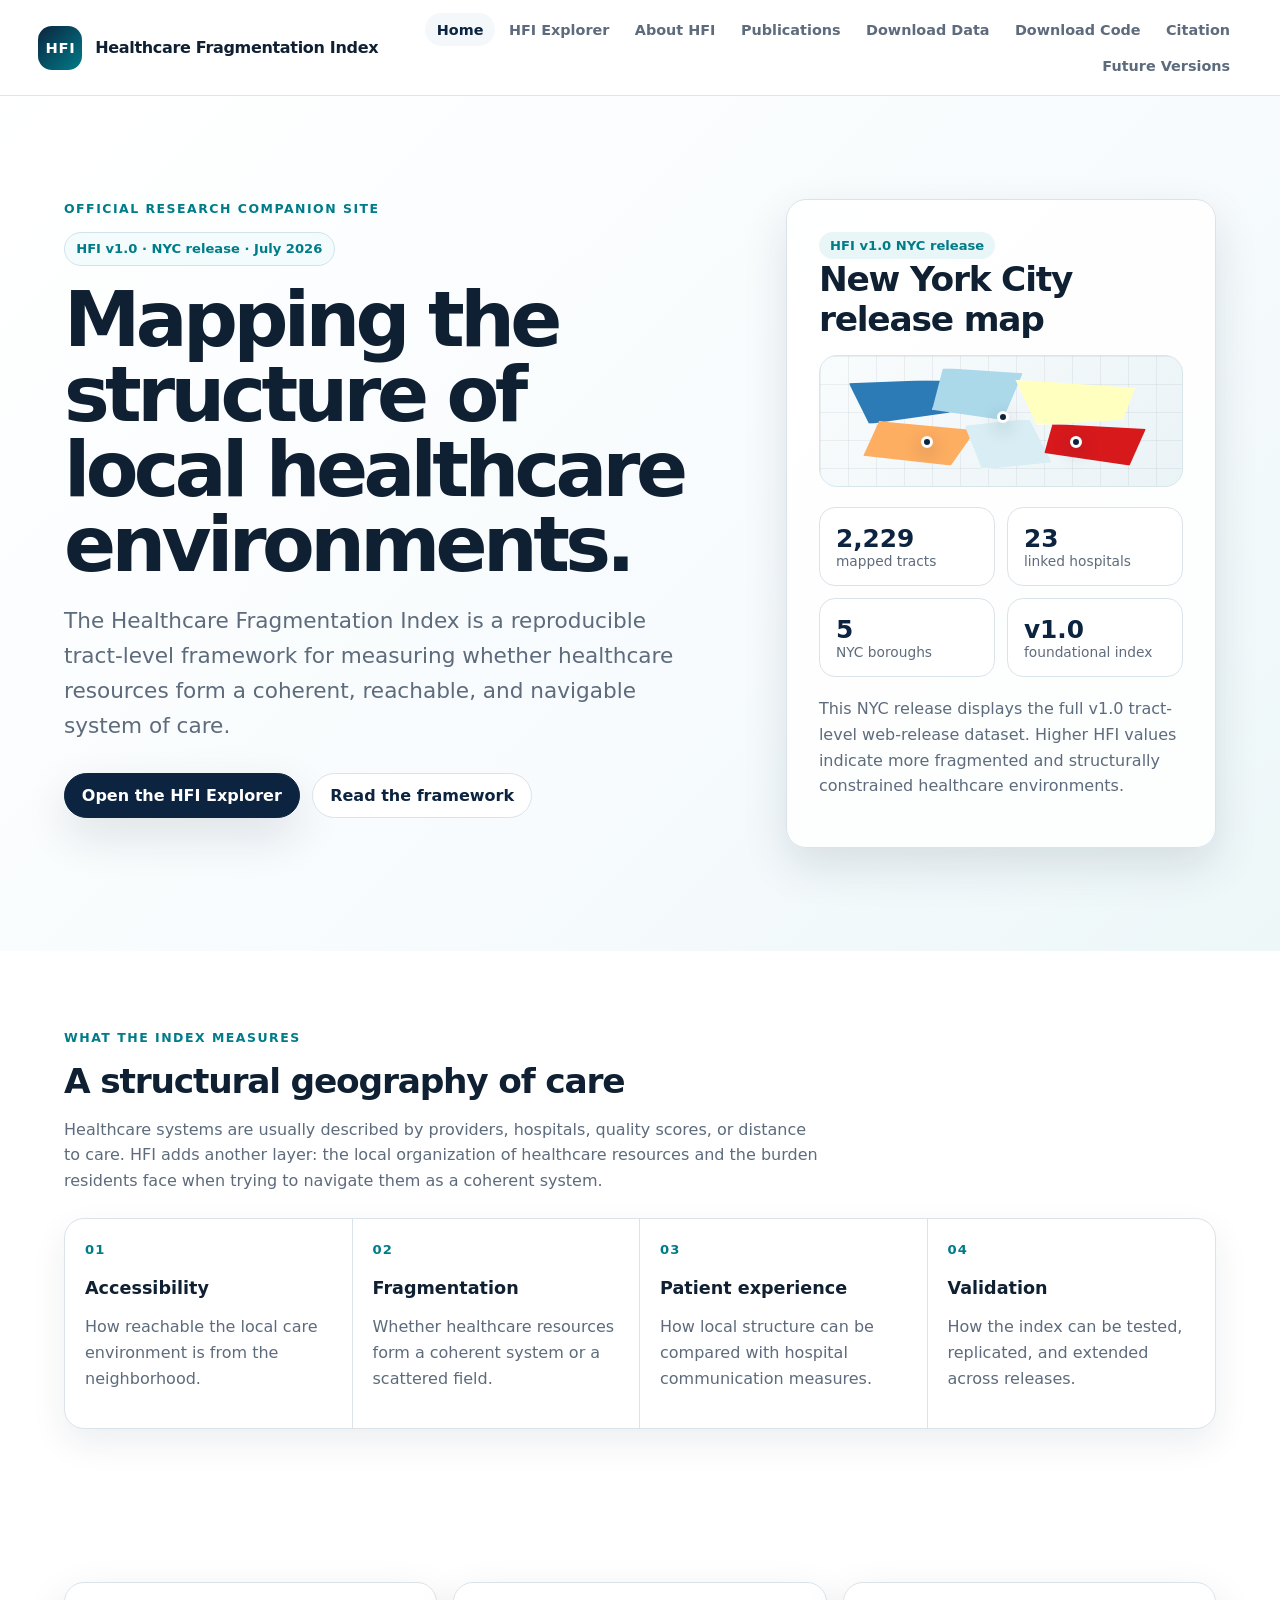
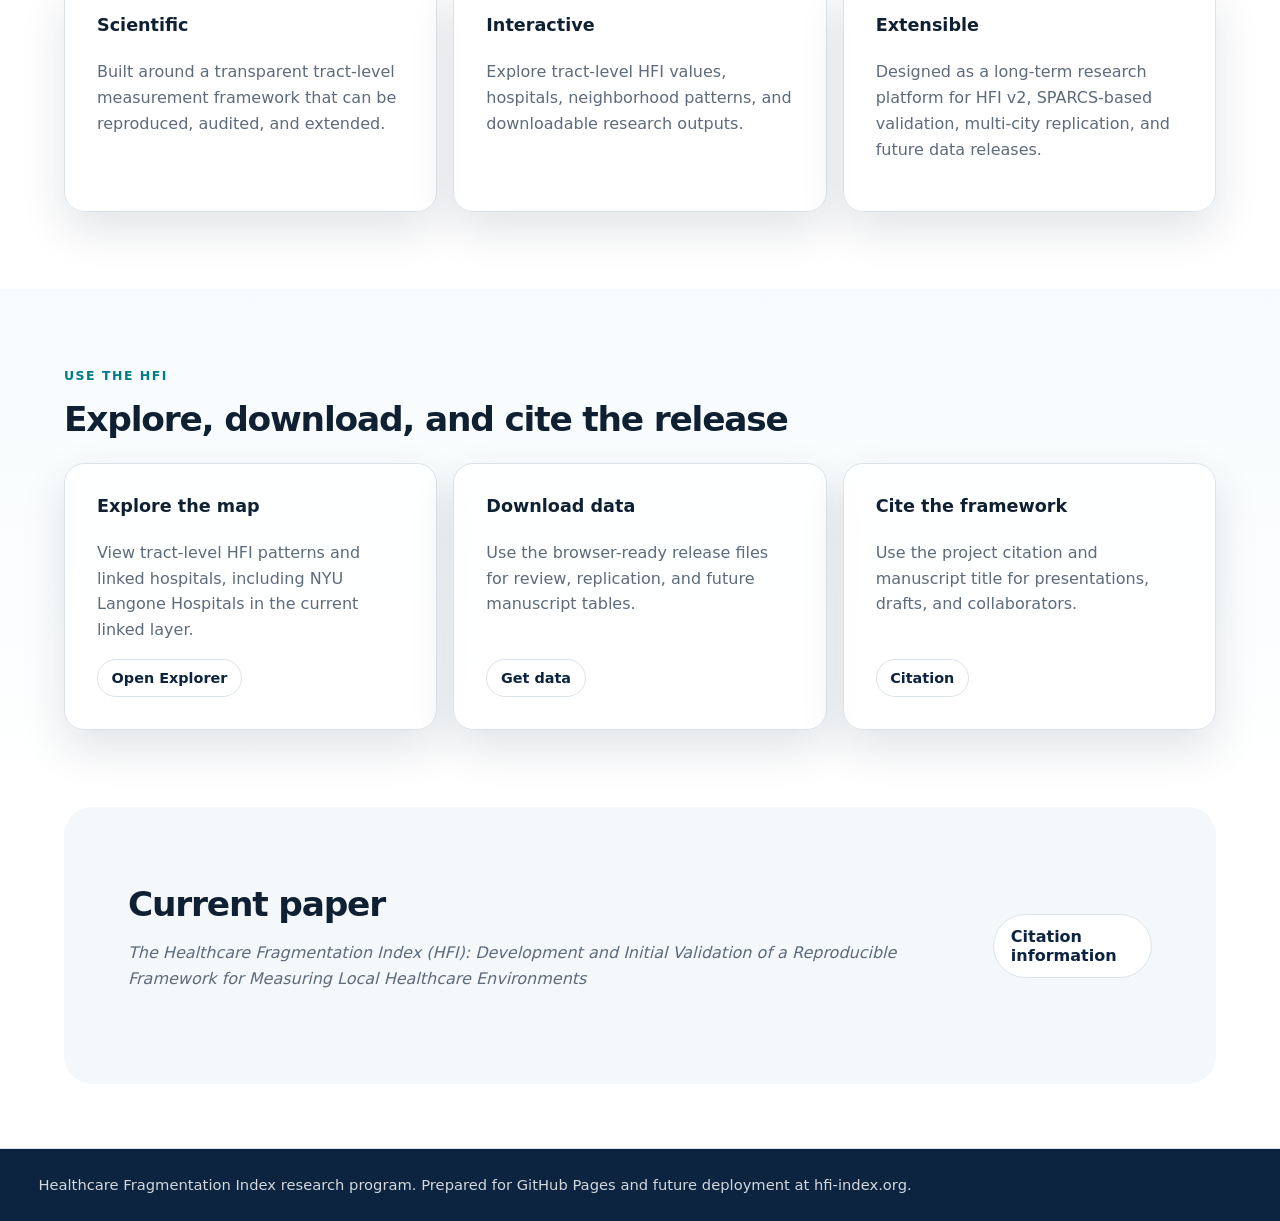
==== index.html @ bf59344b "Add files via upload" ====
<!doctype html>
<html lang="en">
<head>
  <meta charset="utf-8" />
  <meta name="viewport" content="width=device-width, initial-scale=1" />
  <title>Healthcare Fragmentation Index | HFI Explorer</title>
  <meta name="description" content="The Healthcare Fragmentation Index is a reproducible tract-level framework for measuring the structural organization and navigability of local healthcare environments." />
  <link rel="preconnect" href="https://unpkg.com" />
  <style>
:root {
  --ink: #102033;
  --muted: #5d6b7c;
  --line: #dbe3ea;
  --soft: #f4f8fb;
  --paper: #ffffff;
  --navy: #0c2440;
  --blue: #1e5b8f;
  --teal: #007c89;
  --amber: #b86e00;
  --red: #8f2d2d;
  --shadow: 0 18px 45px rgba(13, 35, 58, .12);
  --radius: 20px;
  font-family: Inter, ui-sans-serif, system-ui, -apple-system, BlinkMacSystemFont, "Segoe UI", sans-serif;
}
* { box-sizing: border-box; }
html { scroll-behavior: smooth; }
body { margin: 0; color: var(--ink); background: var(--paper); }
a { color: inherit; }
.site-header {
  position: sticky; top: 0; z-index: 1000; display: flex; align-items: center; justify-content: space-between; gap: 1rem;
  min-height: 72px; padding: .8rem clamp(1rem, 3vw, 2.4rem); border-bottom: 1px solid rgba(219,227,234,.9);
  background: rgba(255,255,255,.92); backdrop-filter: blur(16px);
}
.brand { display: flex; align-items: center; gap: .8rem; text-decoration: none; font-weight: 750; letter-spacing: -.02em; }
.brand-mark { display: grid; place-items: center; width: 44px; height: 44px; border-radius: 14px; background: linear-gradient(135deg, var(--navy), var(--teal)); color: #fff; font-size: .92rem; letter-spacing: .04em; }
.brand-text { font-size: 1rem; white-space: nowrap; }
.site-nav { display: flex; align-items: center; gap: .15rem; flex-wrap: wrap; justify-content: flex-end; }
.site-nav a { text-decoration: none; color: var(--muted); padding: .55rem .72rem; border-radius: 999px; font-size: .9rem; font-weight: 650; }
.site-nav a:hover, .site-nav a.active { background: var(--soft); color: var(--navy); }
.nav-toggle { display: none; border: 1px solid var(--line); background: #fff; padding: .55rem .8rem; border-radius: 999px; font-weight: 700; }
.hero { display: grid; grid-template-columns: minmax(0, 1.2fr) minmax(320px, .8fr); gap: clamp(2rem, 6vw, 5rem); padding: clamp(4rem, 8vw, 7rem) clamp(1rem, 5vw, 5rem); background: linear-gradient(135deg, #fff 0%, #f7fbfd 58%, #edf7f8 100%); }
.eyebrow { color: var(--teal); text-transform: uppercase; letter-spacing: .12em; font-size: .78rem; font-weight: 800; margin: 0 0 .8rem; }
.release-badge { display: inline-flex; align-items: center; min-height: 34px; border: 1px solid #cfe5eb; border-radius: 999px; background: #f3fbfc; color: var(--teal); padding: .38rem .7rem; font-size: .82rem; font-weight: 850; margin-bottom: 1rem; }
h1 { font-size: clamp(2.3rem, 6vw, 5rem); line-height: .98; letter-spacing: -.06em; margin: 0 0 1.2rem; }
h2 { font-size: clamp(1.45rem, 3vw, 2.15rem); letter-spacing: -.035em; margin: 0 0 .8rem; }
h3 { margin: 0 0 .5rem; font-size: 1.1rem; }
p { color: var(--muted); line-height: 1.62; }
.lead { font-size: clamp(1.08rem, 2vw, 1.35rem); max-width: 760px; }
.hero-actions { display: flex; gap: .8rem; flex-wrap: wrap; margin-top: 1.8rem; }
.button { display: inline-flex; align-items: center; justify-content: center; min-height: 44px; border-radius: 999px; padding: .75rem 1.05rem; text-decoration: none; border: 1px solid var(--line); font-weight: 750; cursor: pointer; }
.button.primary { background: var(--navy); color: #fff; border-color: var(--navy); box-shadow: var(--shadow); }
.button.secondary, .button.small { background: #fff; color: var(--navy); }
.button.small { min-height: 38px; padding: .55rem .85rem; font-size: .9rem; }
.hero-card, .cards-3 article, .muted-box, .citation-box { background: rgba(255,255,255,.88); border: 1px solid var(--line); border-radius: var(--radius); box-shadow: var(--shadow); padding: clamp(1.2rem, 3vw, 2rem); }
.card-kicker { display: inline-flex; background: #e9f6f7; color: var(--teal); border-radius: 999px; padding: .4rem .7rem; font-weight: 800; font-size: .82rem; }
.mini-map-preview { position: relative; min-height: 132px; margin: 1rem 0 1.15rem; border: 1px solid #d8e6ec; border-radius: 18px; overflow: hidden; background: linear-gradient(135deg, #f9fcfd, #eaf3f6); }
.mini-map-preview::before { content: ""; position: absolute; inset: 0; background-image: linear-gradient(rgba(16,32,51,.06) 1px, transparent 1px), linear-gradient(90deg, rgba(16,32,51,.06) 1px, transparent 1px); background-size: 28px 28px; }
.mini-tract { position: absolute; display: block; border: 1px solid rgba(255,255,255,.68); box-shadow: 0 8px 20px rgba(16,32,51,.08); }
.mini-tract.t1 { left: 8%; top: 18%; width: 28%; height: 34%; background: #2c7bb6; clip-path: polygon(0 8%, 90% 0, 100% 74%, 20% 100%); }
.mini-tract.t2 { left: 31%; top: 9%; width: 25%; height: 40%; background: #abd9e9; clip-path: polygon(12% 0, 100% 10%, 78% 100%, 0 80%); }
.mini-tract.t3 { left: 54%; top: 18%; width: 33%; height: 35%; background: #ffffbf; clip-path: polygon(0 0, 100% 18%, 90% 88%, 18% 100%); }
.mini-tract.t4 { left: 12%; top: 50%; width: 31%; height: 34%; background: #fdae61; clip-path: polygon(14% 0, 100% 20%, 78% 100%, 0 78%); }
.mini-tract.t5 { left: 40%; top: 48%; width: 24%; height: 39%; background: #d8eef4; clip-path: polygon(0 14%, 74% 0, 100% 86%, 20% 100%); }
.mini-tract.t6 { left: 62%; top: 52%; width: 28%; height: 32%; background: #d7191c; clip-path: polygon(8% 0, 100% 12%, 84% 100%, 0 70%); }
.mini-hospital { position: absolute; width: 12px; height: 12px; border-radius: 50%; background: var(--navy); border: 3px solid #fff; box-shadow: 0 6px 18px rgba(16,32,51,.28); }
.mini-hospital.h1 { left: 49%; top: 42%; }
.mini-hospital.h2 { left: 69%; top: 61%; }
.mini-hospital.h3 { left: 28%; top: 61%; }
.stat-grid { display: grid; grid-template-columns: repeat(2, 1fr); gap: .75rem; margin: 1.2rem 0; }
.stat-grid div, .metric-cards div { border: 1px solid var(--line); border-radius: 16px; padding: 1rem; background: #fff; }
.stat-grid strong, .metric-cards strong { display: block; font-size: 1.55rem; color: var(--navy); }
.stat-grid span, .metric-cards span { display: block; color: var(--muted); font-size: .86rem; }
.section { padding: clamp(2.5rem, 6vw, 5rem) clamp(1rem, 5vw, 5rem); }
.section-heading { max-width: 760px; margin-bottom: 1.5rem; }
.split { display: grid; grid-template-columns: minmax(0, .9fr) minmax(320px, 1.1fr); gap: 2rem; align-items: center; }
.concept-flow { display: grid; grid-template-columns: 1fr auto 1fr auto 1fr auto 1fr; gap: .6rem; align-items: center; }
.concept-flow div { min-height: 90px; display: grid; place-items: center; text-align: center; padding: 1rem; border-radius: 18px; color: #fff; font-weight: 800; background: linear-gradient(135deg, var(--navy), var(--blue)); }
.concept-flow span { color: var(--teal); font-weight: 900; }
.measure-section { background: #fff; }
.measure-strip { display: grid; grid-template-columns: repeat(4, 1fr); border: 1px solid var(--line); border-radius: 20px; overflow: hidden; background: #fff; box-shadow: 0 14px 35px rgba(13,35,58,.08); }
.measure-strip article { min-height: 190px; padding: 1.25rem; border-right: 1px solid var(--line); }
.measure-strip article:last-child { border-right: 0; }
.measure-strip span { display: inline-flex; margin-bottom: 1.3rem; color: var(--teal); font-weight: 900; letter-spacing: .08em; font-size: .82rem; }
.cards-3 { display: grid; grid-template-columns: repeat(3, 1fr); gap: 1rem; }
.cards-3 article { display: flex; flex-direction: column; align-items: flex-start; }
.cards-3 article .button { margin-top: auto; }
.use-hfi { background: linear-gradient(180deg, #f7fbfd 0%, #fff 100%); }
.callout { display: flex; justify-content: space-between; gap: 2rem; align-items: center; background: var(--soft); margin: 0 clamp(1rem, 5vw, 5rem) clamp(2rem, 5vw, 4rem); border-radius: 28px; }
.content-page { max-width: 1120px; margin: 0 auto; padding: clamp(3rem, 6vw, 5rem) clamp(1rem, 4vw, 2rem); }
.content-page h1 { font-size: clamp(2.3rem, 5vw, 4rem); }
.narrow { max-width: 820px; padding-left: 0; padding-right: 0; }
.clean-list { color: var(--muted); line-height: 1.8; }
.pub-status { color: var(--teal); font-weight: 800; text-transform: uppercase; letter-spacing: .1em; font-size: .78rem; }
pre { background: #0c1726; color: #f7fbfd; border-radius: 18px; padding: 1.2rem; overflow: auto; }
code { font-family: ui-monospace, SFMono-Regular, Menlo, Consolas, monospace; }
.citation-box { margin-bottom: 1rem; color: var(--ink); line-height: 1.7; }
.timeline { display: grid; gap: 1rem; margin-top: 2rem; }
.timeline article { border-left: 4px solid var(--teal); padding: 1.2rem 1.4rem; background: var(--soft); border-radius: 0 18px 18px 0; }
.timeline span { color: var(--teal); font-weight: 900; letter-spacing: .08em; }
.site-footer { border-top: 1px solid var(--line); padding: 1.5rem clamp(1rem, 4vw, 2.4rem); background: var(--navy); }
.site-footer p { color: rgba(255,255,255,.82); margin: 0; font-size: .92rem; }
.explorer-body { height: 100vh; height: 100dvh; overflow: hidden; }
.explorer-header { position: relative; z-index: 1200; }
.explorer-shell { position: fixed; top: var(--hfi-header-height, 72px); left: 0; right: 0; bottom: 0; display: grid; grid-template-columns: 380px minmax(0, 1fr); min-height: 0; background: #e8eef3; }
.explorer-panel { overflow: auto; border-right: 1px solid var(--line); background: linear-gradient(180deg, #fff 0%, #f8fbfd 100%); padding: 1.2rem; z-index: 500; min-height: 0; box-shadow: 8px 0 28px rgba(13, 35, 58, .06); }
.explorer-panel h1 { font-size: 2.1rem; }
.panel-section { border-bottom: 1px solid var(--line); padding: 1rem 0; }
.panel-section:first-child { padding-top: 0; }
.panel-section label { display: block; font-weight: 750; margin-bottom: .45rem; }
input[type="search"], select { width: 100%; border: 1px solid var(--line); border-radius: 14px; min-height: 44px; padding: .75rem; font: inherit; color: var(--ink); background: #fff; }
.two-col-controls { display: grid; grid-template-columns: 1fr 1fr; gap: .6rem; }
.two-col-controls label { border: 1px solid var(--line); padding: .75rem; border-radius: 14px; display: flex; align-items: center; gap: .5rem; }
.metric-cards { display: grid; grid-template-columns: 1fr; gap: .6rem; }
.data-status { border-radius: 16px; padding: .85rem; background: #fff8e9; color: #7a4a00; border: 1px solid #f2d9a5; font-weight: 700; }
.data-status.ready { background: #edf8f3; color: #0d6949; border-color: #bfe6d5; }
.data-status.error { background: #fff0f0; color: #8f2d2d; border-color: #f0c1c1; }
.map-wrap { min-width: 0; min-height: 0; position: relative; overflow: hidden; background: #e8eef3; width: 100%; height: 100%; }
.map-wrap #map, #map { position: relative; display: block; height: 100%; width: 100%; min-height: 0; background: #e8eef3; }
.leaflet-container { height: 100% !important; width: 100% !important; }
.leaflet-pane, .leaflet-tile, .leaflet-marker-icon, .leaflet-marker-shadow, .leaflet-tile-container, .leaflet-pane > svg, .leaflet-pane > canvas, .leaflet-zoom-box, .leaflet-image-layer, .leaflet-layer { position: absolute; }
.legend { display: grid; gap: .35rem; }
.legend-row { display: grid; grid-template-columns: 26px 1fr; gap: .55rem; align-items: center; font-size: .86rem; color: var(--muted); }
.legend-swatch { width: 26px; height: 18px; border-radius: 5px; border: 1px solid rgba(0,0,0,.08); }
.note { font-size: .86rem; }
.feature-info h2 { font-size: 1.2rem; }
.info-table { width: 100%; border-collapse: collapse; font-size: .9rem; }
.info-table th, .info-table td { border-bottom: 1px solid var(--line); padding: .45rem 0; text-align: left; vertical-align: top; }
.info-table th { color: var(--muted); font-weight: 750; width: 44%; }
.leaflet-popup-content { font: 14px/1.45 Inter, system-ui, sans-serif; color: var(--ink); }
.leaflet-control-layers { border: 1px solid var(--line)!important; box-shadow: var(--shadow)!important; border-radius: 14px!important; }
.map-toolbar { position: absolute; z-index: 900; top: 1rem; right: 1rem; display: flex; gap: .55rem; flex-wrap: wrap; }
.map-toolbar button { border: 1px solid rgba(16,32,51,.18); background: rgba(255,255,255,.94); color: var(--navy); border-radius: 999px; padding: .58rem .78rem; font-weight: 800; box-shadow: 0 10px 25px rgba(16,32,51,.12); cursor: pointer; }
.map-toolbar button:hover { background: #fff; transform: translateY(-1px); }
.legend-wrap h2, .feature-info h2, .method-card h2 { font-size: 1.02rem; letter-spacing: -.02em; }
.legend-gradient { height: 14px; border-radius: 999px; border: 1px solid rgba(16,32,51,.16); background: linear-gradient(90deg, #2c7bb6, #abd9e9, #ffffbf, #fdae61, #d7191c); margin: .55rem 0 .75rem; }
.method-card { background: #f4f9fb; margin-top: .25rem; border-radius: 16px; border: 1px solid #d7e8ee; padding: 1rem !important; }
.method-card p { margin-bottom: 0; }
.leaflet-interactive { outline: none; }
.leaflet-control-zoom a { color: var(--navy)!important; }

@media (max-width: 980px) {
  .nav-toggle { display: inline-flex; }
  .site-nav { position: absolute; display: none; top: 72px; right: 1rem; left: 1rem; background: #fff; border: 1px solid var(--line); border-radius: 20px; padding: .8rem; box-shadow: var(--shadow); }
  .site-nav.open { display: grid; grid-template-columns: 1fr 1fr; }
  .hero, .split, .cards-3, .measure-strip { grid-template-columns: 1fr; }
  .measure-strip article { border-right: 0; border-bottom: 1px solid var(--line); min-height: auto; }
  .measure-strip article:last-child { border-bottom: 0; }
  .concept-flow { grid-template-columns: 1fr; }
  .concept-flow span { transform: rotate(90deg); justify-self: center; }
  .callout { flex-direction: column; align-items: flex-start; }
  .explorer-body { height: auto; overflow: auto; }
  .explorer-shell { position: relative; top: auto; left: auto; right: auto; bottom: auto; grid-template-columns: 1fr; min-height: 0; }
  .explorer-panel { border-right: 0; border-bottom: 1px solid var(--line); max-height: none; }
  .map-wrap { height: 68vh; min-height: 520px; }
  .map-wrap #map, #map { height: 100%; }
}
@media (max-width: 620px) {
  .brand-text { display: none; }
  .site-nav.open { grid-template-columns: 1fr; }
  .hero { padding-top: 3rem; }
  h1 { letter-spacing: -.045em; }
}

</style>
</head>
<body>
  <header class="site-header">
    <a class="brand" href="index.html" aria-label="HFI home">
      <span class="brand-mark">HFI</span>
      <span class="brand-text">Healthcare Fragmentation Index</span>
    </a>
    <button class="nav-toggle" aria-expanded="false" aria-controls="site-nav">Menu</button>
    <nav id="site-nav" class="site-nav" aria-label="Main navigation">
      <a href="index.html" class="active">Home</a>
      <a href="explorer.html">HFI Explorer</a>
      <a href="about.html">About HFI</a>
      <a href="publications.html">Publications</a>
      <a href="data.html">Download Data</a>
      <a href="code.html">Download Code</a>
      <a href="citation.html">Citation</a>
      <a href="future.html">Future Versions</a>
    </nav>
  </header>

  <main>
    <section class="hero">
      <div class="hero-copy">
        <p class="eyebrow">Official research companion site</p>
        <div class="release-badge">HFI v1.0 · NYC release · July 2026</div>
        <h1>Mapping the structure of local healthcare environments.</h1>
        <p class="lead">The Healthcare Fragmentation Index is a reproducible tract-level framework for measuring whether healthcare resources form a coherent, reachable, and navigable system of care.</p>
        <div class="hero-actions">
          <a class="button primary" href="explorer.html">Open the HFI Explorer</a>
          <a class="button secondary" href="about.html">Read the framework</a>
        </div>
      </div>
      <div class="hero-card" aria-label="HFI summary">
        <span class="card-kicker">HFI v1.0 NYC release</span>
        <h2>New York City release map</h2>
        <div class="mini-map-preview" aria-hidden="true">
          <span class="mini-tract t1"></span>
          <span class="mini-tract t2"></span>
          <span class="mini-tract t3"></span>
          <span class="mini-tract t4"></span>
          <span class="mini-tract t5"></span>
          <span class="mini-tract t6"></span>
          <span class="mini-hospital h1"></span>
          <span class="mini-hospital h2"></span>
          <span class="mini-hospital h3"></span>
        </div>
        <div class="stat-grid">
          <div><strong>2,229</strong><span>mapped tracts</span></div>
          <div><strong id="home-hospital-count">23</strong><span>linked hospitals</span></div>
          <div><strong>5</strong><span>NYC boroughs</span></div>
          <div><strong>v1.0</strong><span>foundational index</span></div>
        </div>
        <p>This NYC release displays the full v1.0 tract-level web-release dataset. Higher HFI values indicate more fragmented and structurally constrained healthcare environments.</p>
      </div>
    </section>

    <section class="section measure-section">
      <div class="section-heading">
        <p class="eyebrow">What the index measures</p>
        <h2>A structural geography of care</h2>
        <p>Healthcare systems are usually described by providers, hospitals, quality scores, or distance to care. HFI adds another layer: the local organization of healthcare resources and the burden residents face when trying to navigate them as a coherent system.</p>
      </div>
      <div class="measure-strip">
        <article>
          <span>01</span>
          <h3>Accessibility</h3>
          <p>How reachable the local care environment is from the neighborhood.</p>
        </article>
        <article>
          <span>02</span>
          <h3>Fragmentation</h3>
          <p>Whether healthcare resources form a coherent system or a scattered field.</p>
        </article>
        <article>
          <span>03</span>
          <h3>Patient experience</h3>
          <p>How local structure can be compared with hospital communication measures.</p>
        </article>
        <article>
          <span>04</span>
          <h3>Validation</h3>
          <p>How the index can be tested, replicated, and extended across releases.</p>
        </article>
      </div>
    </section>

    <section class="section cards-3">
      <article>
        <h3>Scientific</h3>
        <p>Built around a transparent tract-level measurement framework that can be reproduced, audited, and extended.</p>
      </article>
      <article>
        <h3>Interactive</h3>
        <p>Explore tract-level HFI values, hospitals, neighborhood patterns, and downloadable research outputs.</p>
      </article>
      <article>
        <h3>Extensible</h3>
        <p>Designed as a long-term research platform for HFI v2, SPARCS-based validation, multi-city replication, and future data releases.</p>
      </article>
    </section>

    <section class="section use-hfi">
      <div class="section-heading">
        <p class="eyebrow">Use the HFI</p>
        <h2>Explore, download, and cite the release</h2>
      </div>
      <div class="cards-3">
        <article>
          <h3>Explore the map</h3>
          <p>View tract-level HFI patterns and linked hospitals, including NYU Langone Hospitals in the current linked layer.</p>
          <a class="button small" href="explorer.html">Open Explorer</a>
        </article>
        <article>
          <h3>Download data</h3>
          <p>Use the browser-ready release files for review, replication, and future manuscript tables.</p>
          <a class="button small" href="data.html">Get data</a>
        </article>
        <article>
          <h3>Cite the framework</h3>
          <p>Use the project citation and manuscript title for presentations, drafts, and collaborators.</p>
          <a class="button small" href="citation.html">Citation</a>
        </article>
      </div>
    </section>

    <section class="section callout">
      <div>
        <h2>Current paper</h2>
        <p><em>The Healthcare Fragmentation Index (HFI): Development and Initial Validation of a Reproducible Framework for Measuring Local Healthcare Environments</em></p>
      </div>
      <a class="button secondary" href="citation.html">Citation information</a>
    </section>
  </main>

  <footer class="site-footer">
    <p>Healthcare Fragmentation Index research program. Prepared for GitHub Pages and future deployment at hfi-index.org.</p>
  </footer>
  <script src="data/hfi_hospitals.js"></script>
  <script src="assets/js/site.js"></script>
</body>
</html>
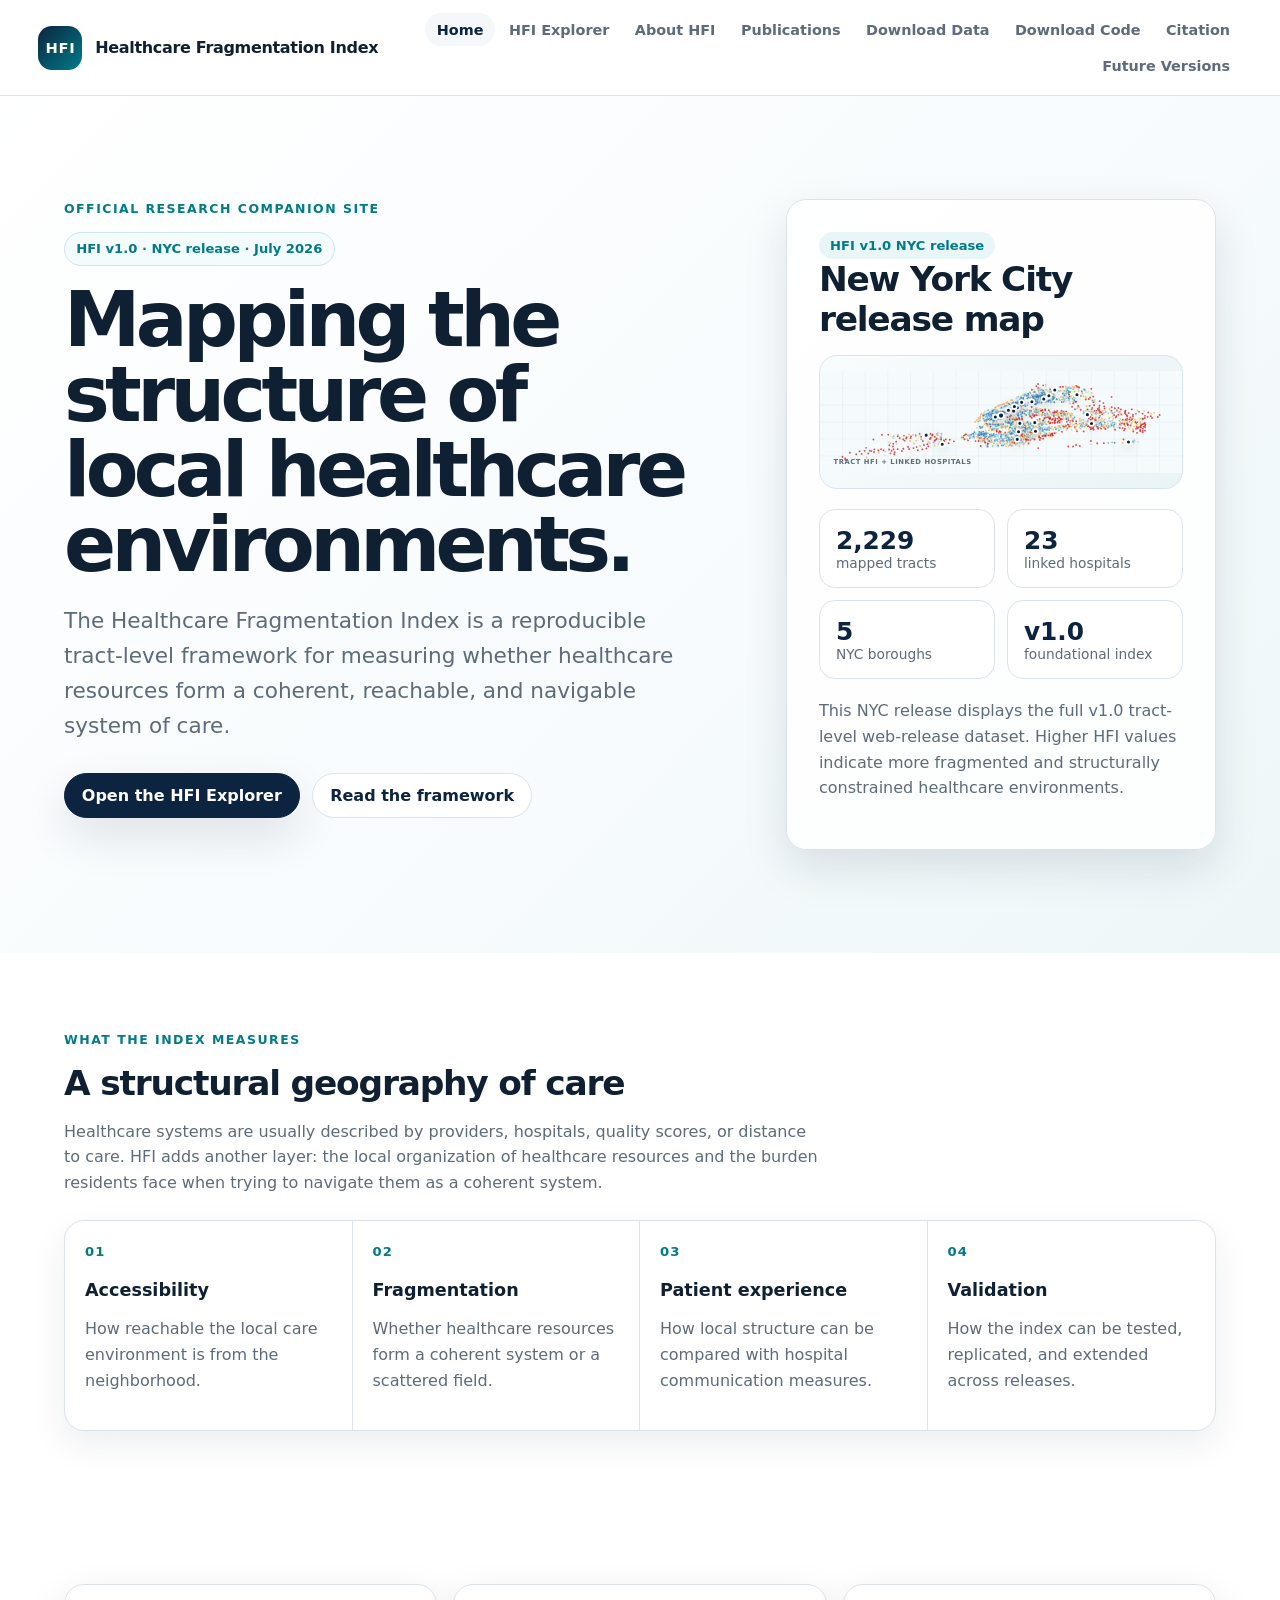
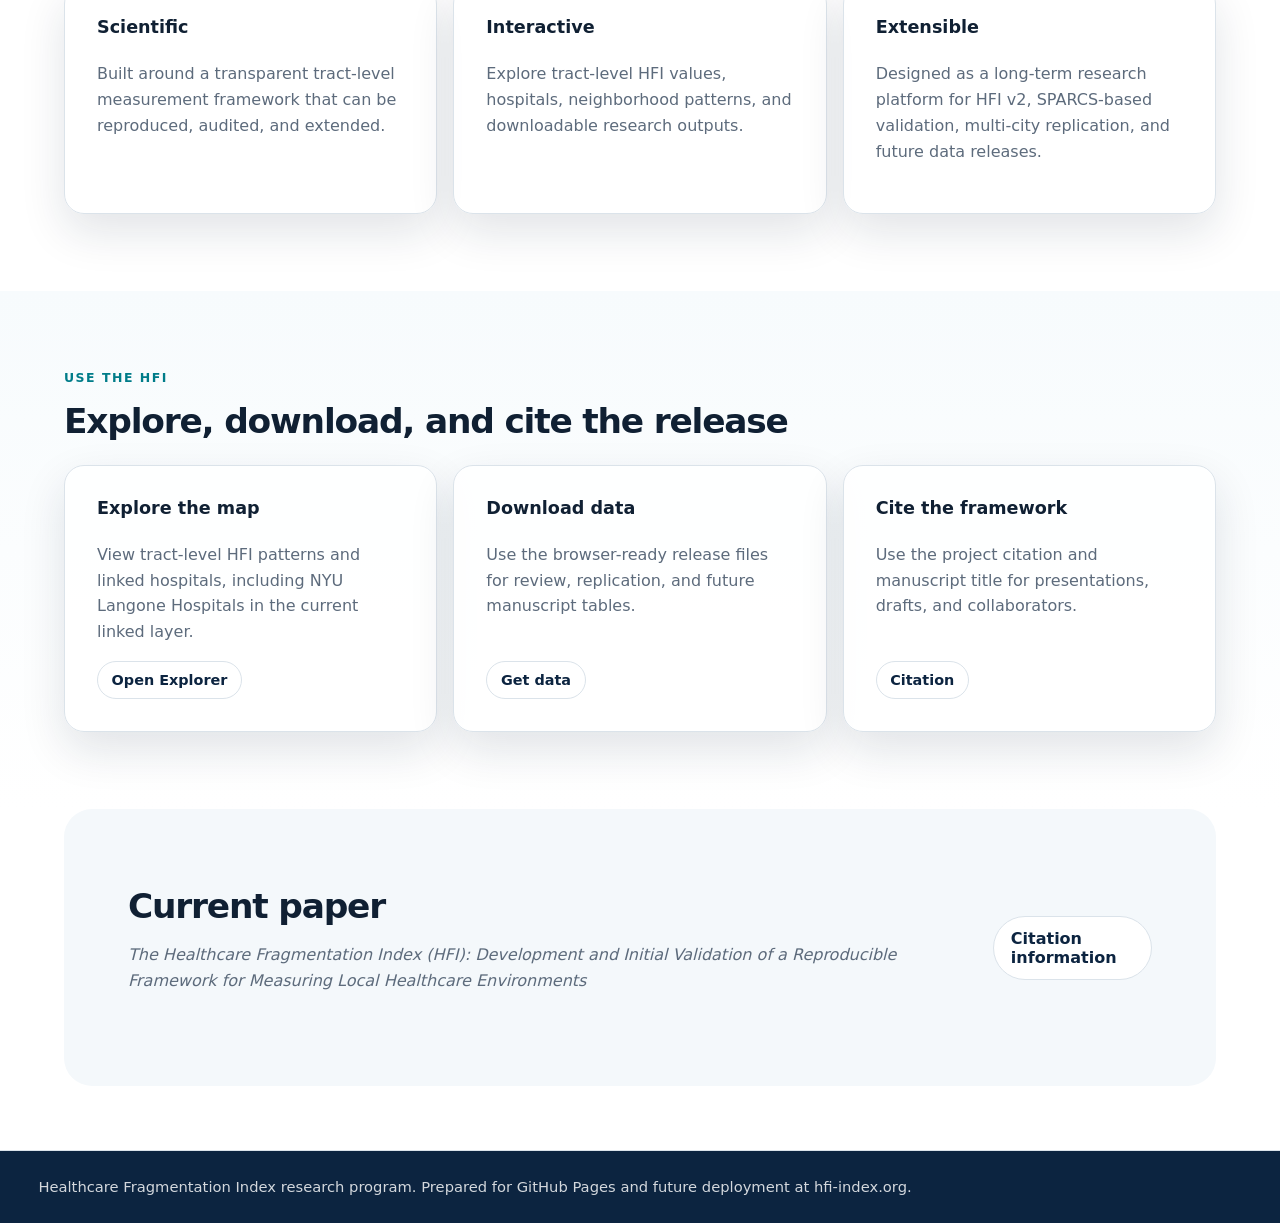
==== commit 6226995f: "Add files via upload" ====
--- a/index.html
+++ b/index.html
@@ -53,19 +53,12 @@
 .button.small { min-height: 38px; padding: .55rem .85rem; font-size: .9rem; }
 .hero-card, .cards-3 article, .muted-box, .citation-box { background: rgba(255,255,255,.88); border: 1px solid var(--line); border-radius: var(--radius); box-shadow: var(--shadow); padding: clamp(1.2rem, 3vw, 2rem); }
 .card-kicker { display: inline-flex; background: #e9f6f7; color: var(--teal); border-radius: 999px; padding: .4rem .7rem; font-weight: 800; font-size: .82rem; }
-.mini-map-preview { position: relative; min-height: 132px; margin: 1rem 0 1.15rem; border: 1px solid #d8e6ec; border-radius: 18px; overflow: hidden; background: linear-gradient(135deg, #f9fcfd, #eaf3f6); }
-.mini-map-preview::before { content: ""; position: absolute; inset: 0; background-image: linear-gradient(rgba(16,32,51,.06) 1px, transparent 1px), linear-gradient(90deg, rgba(16,32,51,.06) 1px, transparent 1px); background-size: 28px 28px; }
-.mini-tract { position: absolute; display: block; border: 1px solid rgba(255,255,255,.68); box-shadow: 0 8px 20px rgba(16,32,51,.08); }
-.mini-tract.t1 { left: 8%; top: 18%; width: 28%; height: 34%; background: #2c7bb6; clip-path: polygon(0 8%, 90% 0, 100% 74%, 20% 100%); }
-.mini-tract.t2 { left: 31%; top: 9%; width: 25%; height: 40%; background: #abd9e9; clip-path: polygon(12% 0, 100% 10%, 78% 100%, 0 80%); }
-.mini-tract.t3 { left: 54%; top: 18%; width: 33%; height: 35%; background: #ffffbf; clip-path: polygon(0 0, 100% 18%, 90% 88%, 18% 100%); }
-.mini-tract.t4 { left: 12%; top: 50%; width: 31%; height: 34%; background: #fdae61; clip-path: polygon(14% 0, 100% 20%, 78% 100%, 0 78%); }
-.mini-tract.t5 { left: 40%; top: 48%; width: 24%; height: 39%; background: #d8eef4; clip-path: polygon(0 14%, 74% 0, 100% 86%, 20% 100%); }
-.mini-tract.t6 { left: 62%; top: 52%; width: 28%; height: 32%; background: #d7191c; clip-path: polygon(8% 0, 100% 12%, 84% 100%, 0 70%); }
-.mini-hospital { position: absolute; width: 12px; height: 12px; border-radius: 50%; background: var(--navy); border: 3px solid #fff; box-shadow: 0 6px 18px rgba(16,32,51,.28); }
-.mini-hospital.h1 { left: 49%; top: 42%; }
-.mini-hospital.h2 { left: 69%; top: 61%; }
-.mini-hospital.h3 { left: 28%; top: 61%; }
+.mini-map-preview { position: relative; margin: 1rem 0 1.15rem; border: 1px solid #d8e6ec; border-radius: 18px; overflow: hidden; background: linear-gradient(135deg, #f9fcfd, #eaf3f6); }
+.mini-map-preview svg { display: block; width: 100%; height: auto; min-height: 132px; }
+.mini-map-preview .mini-grid { stroke: rgba(16,32,51,.06); stroke-width: 1; }
+.mini-map-preview .mini-tract-dot { opacity: .78; }
+.mini-map-preview .mini-hospital-dot { fill: var(--navy); stroke: #fff; stroke-width: 3; filter: drop-shadow(0 5px 10px rgba(16,32,51,.28)); }
+.mini-map-preview .mini-caption { fill: var(--muted); font-size: 12px; font-weight: 800; letter-spacing: .08em; text-transform: uppercase; }
 .stat-grid { display: grid; grid-template-columns: repeat(2, 1fr); gap: .75rem; margin: 1.2rem 0; }
 .stat-grid div, .metric-cards div { border: 1px solid var(--line); border-radius: 16px; padding: 1rem; background: #fff; }
 .stat-grid strong, .metric-cards strong { display: block; font-size: 1.55rem; color: var(--navy); }
@@ -157,8 +150,13 @@
 @media (max-width: 620px) {
   .brand-text { display: none; }
   .site-nav.open { grid-template-columns: 1fr; }
-  .hero { padding-top: 3rem; }
-  h1 { letter-spacing: -.045em; }
+  .hero { padding: 2rem 1rem 2.5rem; gap: 1.4rem; }
+  h1 { font-size: 2.45rem; letter-spacing: -.045em; }
+  .lead { font-size: 1.02rem; }
+  .hero-actions { margin-top: 1.2rem; }
+  .hero-actions .button { width: 100%; }
+  .hero-card { padding: 1rem; }
+  .mini-map-preview svg { min-height: 112px; }
 }
 
 </style>
@@ -197,16 +195,2285 @@
       <div class="hero-card" aria-label="HFI summary">
         <span class="card-kicker">HFI v1.0 NYC release</span>
         <h2>New York City release map</h2>
-        <div class="mini-map-preview" aria-hidden="true">
-          <span class="mini-tract t1"></span>
-          <span class="mini-tract t2"></span>
-          <span class="mini-tract t3"></span>
-          <span class="mini-tract t4"></span>
-          <span class="mini-tract t5"></span>
-          <span class="mini-tract t6"></span>
-          <span class="mini-hospital h1"></span>
-          <span class="mini-hospital h2"></span>
-          <span class="mini-hospital h3"></span>
+        <div class="mini-map-preview" aria-label="Miniature NYC tract-level HFI map preview">
+          <svg viewBox="0 0 640 180" role="img" aria-labelledby="mini-map-title mini-map-desc">
+            <title id="mini-map-title">NYC tract-level HFI preview</title>
+            <desc id="mini-map-desc">A compact data preview of New York City census tracts colored by HFI, with linked hospitals marked as points.</desc>
+            <rect width="640" height="180" fill="#f5fbfd" />
+            <line class="mini-grid" x1="40" y1="0" x2="40" y2="180" />
+            <line class="mini-grid" x1="80" y1="0" x2="80" y2="180" />
+            <line class="mini-grid" x1="120" y1="0" x2="120" y2="180" />
+            <line class="mini-grid" x1="160" y1="0" x2="160" y2="180" />
+            <line class="mini-grid" x1="200" y1="0" x2="200" y2="180" />
+            <line class="mini-grid" x1="240" y1="0" x2="240" y2="180" />
+            <line class="mini-grid" x1="280" y1="0" x2="280" y2="180" />
+            <line class="mini-grid" x1="320" y1="0" x2="320" y2="180" />
+            <line class="mini-grid" x1="360" y1="0" x2="360" y2="180" />
+            <line class="mini-grid" x1="400" y1="0" x2="400" y2="180" />
+            <line class="mini-grid" x1="440" y1="0" x2="440" y2="180" />
+            <line class="mini-grid" x1="480" y1="0" x2="480" y2="180" />
+            <line class="mini-grid" x1="520" y1="0" x2="520" y2="180" />
+            <line class="mini-grid" x1="560" y1="0" x2="560" y2="180" />
+            <line class="mini-grid" x1="600" y1="0" x2="600" y2="180" />
+            <line class="mini-grid" x1="0" y1="30" x2="640" y2="30" />
+            <line class="mini-grid" x1="0" y1="60" x2="640" y2="60" />
+            <line class="mini-grid" x1="0" y1="90" x2="640" y2="90" />
+            <line class="mini-grid" x1="0" y1="120" x2="640" y2="120" />
+            <line class="mini-grid" x1="0" y1="150" x2="640" y2="150" />
+            <g><circle class="mini-tract-dot" cx="442.1" cy="57.1" r="1.65" fill="#fdae61" />
+              <circle class="mini-tract-dot" cx="447.6" cy="56.9" r="1.65" fill="#d7191c" />
+              <circle class="mini-tract-dot" cx="440.6" cy="53.7" r="1.65" fill="#abd9e9" />
+              <circle class="mini-tract-dot" cx="367.8" cy="57.6" r="1.65" fill="#ffffbf" />
+              <circle class="mini-tract-dot" cx="380.4" cy="58.6" r="1.65" fill="#2c7bb6" />
+              <circle class="mini-tract-dot" cx="430.4" cy="54.1" r="1.65" fill="#d7191c" />
+              <circle class="mini-tract-dot" cx="434.0" cy="54.1" r="1.65" fill="#fdae61" />
+              <circle class="mini-tract-dot" cx="370.1" cy="56.8" r="1.65" fill="#74add1" />
+              <circle class="mini-tract-dot" cx="427.2" cy="54.6" r="1.65" fill="#2c7bb6" />
+              <circle class="mini-tract-dot" cx="375.3" cy="57.5" r="1.65" fill="#2c7bb6" />
+              <circle class="mini-tract-dot" cx="380.0" cy="58.1" r="1.65" fill="#2c7bb6" />
+              <circle class="mini-tract-dot" cx="382.7" cy="57.7" r="1.65" fill="#2c7bb6" />
+              <circle class="mini-tract-dot" cx="419.7" cy="52.5" r="1.65" fill="#ffffbf" />
+              <circle class="mini-tract-dot" cx="391.1" cy="56.6" r="1.65" fill="#74add1" />
+              <circle class="mini-tract-dot" cx="384.6" cy="57.1" r="1.65" fill="#abd9e9" />
+              <circle class="mini-tract-dot" cx="388.0" cy="56.2" r="1.65" fill="#abd9e9" />
+              <circle class="mini-tract-dot" cx="384.3" cy="56.1" r="1.65" fill="#2c7bb6" />
+              <circle class="mini-tract-dot" cx="435.2" cy="53.2" r="1.65" fill="#ffffbf" />
+              <circle class="mini-tract-dot" cx="374.7" cy="56.6" r="1.65" fill="#74add1" />
+              <circle class="mini-tract-dot" cx="440.4" cy="50.6" r="1.65" fill="#74add1" />
+              <circle class="mini-tract-dot" cx="376.8" cy="56.1" r="1.65" fill="#74add1" />
+              <circle class="mini-tract-dot" cx="436.6" cy="52.0" r="1.65" fill="#abd9e9" />
+              <circle class="mini-tract-dot" cx="379.3" cy="55.4" r="1.65" fill="#74add1" />
+              <circle class="mini-tract-dot" cx="432.0" cy="51.2" r="1.65" fill="#74add1" />
+              <circle class="mini-tract-dot" cx="429.1" cy="52.5" r="1.65" fill="#ffffbf" />
+              <circle class="mini-tract-dot" cx="423.8" cy="51.0" r="1.65" fill="#74add1" />
+              <circle class="mini-tract-dot" cx="420.1" cy="51.7" r="1.65" fill="#ffffbf" />
+              <circle class="mini-tract-dot" cx="419.5" cy="50.9" r="1.65" fill="#ffffbf" />
+              <circle class="mini-tract-dot" cx="368.3" cy="55.5" r="1.65" fill="#74add1" />
+              <circle class="mini-tract-dot" cx="415.3" cy="51.5" r="1.65" fill="#ffffbf" />
+              <circle class="mini-tract-dot" cx="374.3" cy="42.9" r="1.65" fill="#2c7bb6" />
+              <circle class="mini-tract-dot" cx="418.1" cy="50.1" r="1.65" fill="#74add1" />
+              <circle class="mini-tract-dot" cx="418.8" cy="49.2" r="1.65" fill="#2c7bb6" />
+              <circle class="mini-tract-dot" cx="372.6" cy="52.0" r="1.65" fill="#2c7bb6" />
+              <circle class="mini-tract-dot" cx="420.1" cy="47.6" r="1.65" fill="#ffffbf" />
+              <circle class="mini-tract-dot" cx="373.4" cy="52.6" r="1.65" fill="#2c7bb6" />
+              <circle class="mini-tract-dot" cx="422.5" cy="49.0" r="1.65" fill="#abd9e9" />
+              <circle class="mini-tract-dot" cx="366.9" cy="52.9" r="1.65" fill="#ffffbf" />
+              <circle class="mini-tract-dot" cx="425.9" cy="49.1" r="1.65" fill="#ffffbf" />
+              <circle class="mini-tract-dot" cx="374.5" cy="54.1" r="1.65" fill="#2c7bb6" />
+              <circle class="mini-tract-dot" cx="378.1" cy="53.5" r="1.65" fill="#abd9e9" />
+              <circle class="mini-tract-dot" cx="427.7" cy="50.4" r="1.65" fill="#74add1" />
+              <circle class="mini-tract-dot" cx="380.6" cy="52.7" r="1.65" fill="#2c7bb6" />
+              <circle class="mini-tract-dot" cx="432.8" cy="50.1" r="1.65" fill="#abd9e9" />
+              <circle class="mini-tract-dot" cx="383.7" cy="53.9" r="1.65" fill="#2c7bb6" />
+              <circle class="mini-tract-dot" cx="437.9" cy="49.7" r="1.65" fill="#ffffbf" />
+              <circle class="mini-tract-dot" cx="387.2" cy="55.0" r="1.65" fill="#74add1" />
+              <circle class="mini-tract-dot" cx="446.1" cy="53.5" r="1.65" fill="#abd9e9" />
+              <circle class="mini-tract-dot" cx="388.0" cy="53.7" r="1.65" fill="#74add1" />
+              <circle class="mini-tract-dot" cx="430.7" cy="49.0" r="1.65" fill="#74add1" />
+              <circle class="mini-tract-dot" cx="392.4" cy="53.4" r="1.65" fill="#2c7bb6" />
+              <circle class="mini-tract-dot" cx="446.3" cy="50.3" r="1.65" fill="#ffffbf" />
+              <circle class="mini-tract-dot" cx="391.9" cy="54.7" r="1.65" fill="#2c7bb6" />
+              <circle class="mini-tract-dot" cx="395.1" cy="55.4" r="1.65" fill="#ffffbf" />
+              <circle class="mini-tract-dot" cx="451.4" cy="54.7" r="1.65" fill="#d7191c" />
+              <circle class="mini-tract-dot" cx="398.0" cy="54.5" r="1.65" fill="#74add1" />
+              <circle class="mini-tract-dot" cx="449.3" cy="53.3" r="1.65" fill="#fdae61" />
+              <circle class="mini-tract-dot" cx="399.8" cy="53.4" r="1.65" fill="#2c7bb6" />
+              <circle class="mini-tract-dot" cx="403.4" cy="53.8" r="1.65" fill="#2c7bb6" />
+              <circle class="mini-tract-dot" cx="453.0" cy="53.9" r="1.65" fill="#d7191c" />
+              <circle class="mini-tract-dot" cx="446.8" cy="49.3" r="1.65" fill="#74add1" />
+              <circle class="mini-tract-dot" cx="408.3" cy="55.1" r="1.65" fill="#74add1" />
+              <circle class="mini-tract-dot" cx="455.6" cy="48.5" r="1.65" fill="#ffffbf" />
+              <circle class="mini-tract-dot" cx="449.6" cy="51.5" r="1.65" fill="#2c7bb6" />
+              <circle class="mini-tract-dot" cx="411.0" cy="53.3" r="1.65" fill="#abd9e9" />
+              <circle class="mini-tract-dot" cx="414.1" cy="55.1" r="1.65" fill="#2c7bb6" />
+              <circle class="mini-tract-dot" cx="500.9" cy="56.6" r="1.65" fill="#d7191c" />
+              <circle class="mini-tract-dot" cx="407.9" cy="52.2" r="1.65" fill="#2c7bb6" />
+              <circle class="mini-tract-dot" cx="408.6" cy="50.6" r="1.65" fill="#ffffbf" />
+              <circle class="mini-tract-dot" cx="409.5" cy="51.4" r="1.65" fill="#abd9e9" />
+              <circle class="mini-tract-dot" cx="411.6" cy="50.0" r="1.65" fill="#2c7bb6" />
+              <circle class="mini-tract-dot" cx="403.8" cy="50.5" r="1.65" fill="#ffffbf" />
+              <circle class="mini-tract-dot" cx="405.0" cy="51.5" r="1.65" fill="#2c7bb6" />
+              <circle class="mini-tract-dot" cx="398.3" cy="52.5" r="1.65" fill="#2c7bb6" />
+              <circle class="mini-tract-dot" cx="485.7" cy="53.5" r="1.65" fill="#fdae61" />
+              <circle class="mini-tract-dot" cx="399.2" cy="51.4" r="1.65" fill="#abd9e9" />
+              <circle class="mini-tract-dot" cx="483.3" cy="54.9" r="1.65" fill="#d7191c" />
+              <circle class="mini-tract-dot" cx="393.4" cy="52.4" r="1.65" fill="#74add1" />
+              <circle class="mini-tract-dot" cx="394.8" cy="51.0" r="1.65" fill="#74add1" />
+              <circle class="mini-tract-dot" cx="494.4" cy="53.4" r="1.65" fill="#d7191c" />
+              <circle class="mini-tract-dot" cx="384.2" cy="52.1" r="1.65" fill="#74add1" />
+              <circle class="mini-tract-dot" cx="384.4" cy="50.8" r="1.65" fill="#74add1" />
+              <circle class="mini-tract-dot" cx="476.8" cy="52.9" r="1.65" fill="#ffffbf" />
+              <circle class="mini-tract-dot" cx="389.7" cy="49.6" r="1.65" fill="#2c7bb6" />
+              <circle class="mini-tract-dot" cx="391.5" cy="48.7" r="1.65" fill="#2c7bb6" />
+              <circle class="mini-tract-dot" cx="392.4" cy="47.9" r="1.65" fill="#2c7bb6" />
+              <circle class="mini-tract-dot" cx="395.5" cy="49.2" r="1.65" fill="#74add1" />
+              <circle class="mini-tract-dot" cx="398.6" cy="49.7" r="1.65" fill="#2c7bb6" />
+              <circle class="mini-tract-dot" cx="475.2" cy="51.2" r="1.65" fill="#ffffbf" />
+              <circle class="mini-tract-dot" cx="403.1" cy="48.9" r="1.65" fill="#ffffbf" />
+              <circle class="mini-tract-dot" cx="407.4" cy="48.3" r="1.65" fill="#2c7bb6" />
+              <circle class="mini-tract-dot" cx="412.2" cy="49.1" r="1.65" fill="#74add1" />
+              <circle class="mini-tract-dot" cx="481.7" cy="51.7" r="1.65" fill="#2c7bb6" />
+              <circle class="mini-tract-dot" cx="403.7" cy="52.5" r="1.65" fill="#2c7bb6" />
+              <circle class="mini-tract-dot" cx="485.6" cy="50.8" r="1.65" fill="#fdae61" />
+              <circle class="mini-tract-dot" cx="412.6" cy="47.8" r="1.65" fill="#2c7bb6" />
+              <circle class="mini-tract-dot" cx="478.4" cy="50.4" r="1.65" fill="#ffffbf" />
+              <circle class="mini-tract-dot" cx="475.2" cy="49.3" r="1.65" fill="#d7191c" />
+              <circle class="mini-tract-dot" cx="396.7" cy="45.8" r="1.65" fill="#abd9e9" />
+              <circle class="mini-tract-dot" cx="469.7" cy="50.2" r="1.65" fill="#d7191c" />
+              <circle class="mini-tract-dot" cx="394.7" cy="46.7" r="1.65" fill="#74add1" />
+              <circle class="mini-tract-dot" cx="394.2" cy="47.5" r="1.65" fill="#74add1" />
+              <circle class="mini-tract-dot" cx="379.8" cy="51.3" r="1.65" fill="#2c7bb6" />
+              <circle class="mini-tract-dot" cx="382.8" cy="49.8" r="1.65" fill="#74add1" />
+              <circle class="mini-tract-dot" cx="385.4" cy="49.0" r="1.65" fill="#74add1" />
+              <circle class="mini-tract-dot" cx="387.1" cy="48.1" r="1.65" fill="#abd9e9" />
+              <circle class="mini-tract-dot" cx="381.2" cy="48.5" r="1.65" fill="#ffffbf" />
+              <circle class="mini-tract-dot" cx="383.0" cy="47.8" r="1.65" fill="#abd9e9" />
+              <circle class="mini-tract-dot" cx="380.2" cy="49.5" r="1.65" fill="#2c7bb6" />
+              <circle class="mini-tract-dot" cx="378.1" cy="49.3" r="1.65" fill="#2c7bb6" />
+              <circle class="mini-tract-dot" cx="375.3" cy="50.5" r="1.65" fill="#abd9e9" />
+              <circle class="mini-tract-dot" cx="377.5" cy="50.7" r="1.65" fill="#2c7bb6" />
+              <circle class="mini-tract-dot" cx="470.6" cy="47.7" r="1.65" fill="#fdae61" />
+              <circle class="mini-tract-dot" cx="387.3" cy="51.0" r="1.65" fill="#abd9e9" />
+              <circle class="mini-tract-dot" cx="390.8" cy="51.3" r="1.65" fill="#74add1" />
+              <circle class="mini-tract-dot" cx="365.6" cy="49.5" r="1.65" fill="#ffffbf" />
+              <circle class="mini-tract-dot" cx="366.5" cy="48.0" r="1.65" fill="#2c7bb6" />
+              <circle class="mini-tract-dot" cx="463.6" cy="48.9" r="1.65" fill="#ffffbf" />
+              <circle class="mini-tract-dot" cx="373.6" cy="49.9" r="1.65" fill="#ffffbf" />
+              <circle class="mini-tract-dot" cx="376.2" cy="48.4" r="1.65" fill="#74add1" />
+              <circle class="mini-tract-dot" cx="370.5" cy="47.9" r="1.65" fill="#abd9e9" />
+              <circle class="mini-tract-dot" cx="453.7" cy="45.9" r="1.65" fill="#74add1" />
+              <circle class="mini-tract-dot" cx="368.9" cy="46.1" r="1.65" fill="#2c7bb6" />
+              <circle class="mini-tract-dot" cx="451.6" cy="47.3" r="1.65" fill="#74add1" />
+              <circle class="mini-tract-dot" cx="448.2" cy="46.5" r="1.65" fill="#74add1" />
+              <circle class="mini-tract-dot" cx="372.4" cy="44.4" r="1.65" fill="#ffffbf" />
+              <circle class="mini-tract-dot" cx="376.7" cy="43.1" r="1.65" fill="#74add1" />
+              <circle class="mini-tract-dot" cx="448.5" cy="47.9" r="1.65" fill="#abd9e9" />
+              <circle class="mini-tract-dot" cx="381.4" cy="45.8" r="1.65" fill="#2c7bb6" />
+              <circle class="mini-tract-dot" cx="440.4" cy="46.6" r="1.65" fill="#ffffbf" />
+              <circle class="mini-tract-dot" cx="442.3" cy="47.3" r="1.65" fill="#ffffbf" />
+              <circle class="mini-tract-dot" cx="372.5" cy="46.7" r="1.65" fill="#74add1" />
+              <circle class="mini-tract-dot" cx="439.7" cy="48.1" r="1.65" fill="#2c7bb6" />
+              <circle class="mini-tract-dot" cx="376.4" cy="45.0" r="1.65" fill="#2c7bb6" />
+              <circle class="mini-tract-dot" cx="375.8" cy="45.8" r="1.65" fill="#2c7bb6" />
+              <circle class="mini-tract-dot" cx="378.0" cy="43.7" r="1.65" fill="#74add1" />
+              <circle class="mini-tract-dot" cx="379.6" cy="44.2" r="1.65" fill="#2c7bb6" />
+              <circle class="mini-tract-dot" cx="433.6" cy="47.6" r="1.65" fill="#abd9e9" />
+              <circle class="mini-tract-dot" cx="436.3" cy="47.7" r="1.65" fill="#74add1" />
+              <circle class="mini-tract-dot" cx="383.2" cy="44.2" r="1.65" fill="#2c7bb6" />
+              <circle class="mini-tract-dot" cx="428.9" cy="47.6" r="1.65" fill="#ffffbf" />
+              <circle class="mini-tract-dot" cx="376.6" cy="46.9" r="1.65" fill="#74add1" />
+              <circle class="mini-tract-dot" cx="425.7" cy="45.7" r="1.65" fill="#fdae61" />
+              <circle class="mini-tract-dot" cx="378.1" cy="47.4" r="1.65" fill="#2c7bb6" />
+              <circle class="mini-tract-dot" cx="380.3" cy="47.6" r="1.65" fill="#abd9e9" />
+              <circle class="mini-tract-dot" cx="443.6" cy="48.2" r="1.65" fill="#abd9e9" />
+              <circle class="mini-tract-dot" cx="381.3" cy="46.6" r="1.65" fill="#74add1" />
+              <circle class="mini-tract-dot" cx="429.8" cy="41.9" r="1.65" fill="#abd9e9" />
+              <circle class="mini-tract-dot" cx="433.0" cy="41.5" r="1.65" fill="#ffffbf" />
+              <circle class="mini-tract-dot" cx="432.1" cy="42.7" r="1.65" fill="#2c7bb6" />
+              <circle class="mini-tract-dot" cx="385.6" cy="46.8" r="1.65" fill="#2c7bb6" />
+              <circle class="mini-tract-dot" cx="385.5" cy="44.6" r="1.65" fill="#2c7bb6" />
+              <circle class="mini-tract-dot" cx="383.2" cy="45.4" r="1.65" fill="#2c7bb6" />
+              <circle class="mini-tract-dot" cx="386.1" cy="45.5" r="1.65" fill="#2c7bb6" />
+              <circle class="mini-tract-dot" cx="435.0" cy="42.4" r="1.65" fill="#abd9e9" />
+              <circle class="mini-tract-dot" cx="389.5" cy="44.8" r="1.65" fill="#74add1" />
+              <circle class="mini-tract-dot" cx="389.6" cy="45.6" r="1.65" fill="#2c7bb6" />
+              <circle class="mini-tract-dot" cx="432.4" cy="43.8" r="1.65" fill="#2c7bb6" />
+              <circle class="mini-tract-dot" cx="394.5" cy="44.8" r="1.65" fill="#2c7bb6" />
+              <circle class="mini-tract-dot" cx="435.2" cy="44.6" r="1.65" fill="#abd9e9" />
+              <circle class="mini-tract-dot" cx="387.9" cy="43.7" r="1.65" fill="#2c7bb6" />
+              <circle class="mini-tract-dot" cx="392.1" cy="44.2" r="1.65" fill="#2c7bb6" />
+              <circle class="mini-tract-dot" cx="392.2" cy="42.9" r="1.65" fill="#2c7bb6" />
+              <circle class="mini-tract-dot" cx="393.4" cy="43.2" r="1.65" fill="#2c7bb6" />
+              <circle class="mini-tract-dot" cx="431.1" cy="45.2" r="1.65" fill="#ffffbf" />
+              <circle class="mini-tract-dot" cx="399.8" cy="40.1" r="1.65" fill="#2c7bb6" />
+              <circle class="mini-tract-dot" cx="397.5" cy="40.3" r="1.65" fill="#2c7bb6" />
+              <circle class="mini-tract-dot" cx="395.0" cy="41.5" r="1.65" fill="#2c7bb6" />
+              <circle class="mini-tract-dot" cx="437.5" cy="45.6" r="1.65" fill="#fdae61" />
+              <circle class="mini-tract-dot" cx="394.0" cy="40.7" r="1.65" fill="#2c7bb6" />
+              <circle class="mini-tract-dot" cx="429.4" cy="46.3" r="1.65" fill="#74add1" />
+              <circle class="mini-tract-dot" cx="390.6" cy="42.6" r="1.65" fill="#2c7bb6" />
+              <circle class="mini-tract-dot" cx="385.0" cy="42.8" r="1.65" fill="#2c7bb6" />
+              <circle class="mini-tract-dot" cx="441.2" cy="44.8" r="1.65" fill="#d7191c" />
+              <circle class="mini-tract-dot" cx="380.9" cy="42.6" r="1.65" fill="#74add1" />
+              <circle class="mini-tract-dot" cx="382.9" cy="41.9" r="1.65" fill="#2c7bb6" />
+              <circle class="mini-tract-dot" cx="437.4" cy="43.1" r="1.65" fill="#ffffbf" />
+              <circle class="mini-tract-dot" cx="377.8" cy="41.8" r="1.65" fill="#abd9e9" />
+              <circle class="mini-tract-dot" cx="440.3" cy="41.8" r="1.65" fill="#2c7bb6" />
+              <circle class="mini-tract-dot" cx="443.1" cy="43.0" r="1.65" fill="#ffffbf" />
+              <circle class="mini-tract-dot" cx="389.0" cy="41.5" r="1.65" fill="#74add1" />
+              <circle class="mini-tract-dot" cx="443.9" cy="44.5" r="1.65" fill="#fdae61" />
+              <circle class="mini-tract-dot" cx="392.3" cy="40.0" r="1.65" fill="#abd9e9" />
+              <circle class="mini-tract-dot" cx="446.5" cy="44.1" r="1.65" fill="#ffffbf" />
+              <circle class="mini-tract-dot" cx="387.7" cy="40.2" r="1.65" fill="#fdae61" />
+              <circle class="mini-tract-dot" cx="448.8" cy="45.4" r="1.65" fill="#abd9e9" />
+              <circle class="mini-tract-dot" cx="382.3" cy="40.2" r="1.65" fill="#abd9e9" />
+              <circle class="mini-tract-dot" cx="390.9" cy="38.2" r="1.65" fill="#74add1" />
+              <circle class="mini-tract-dot" cx="392.4" cy="38.8" r="1.65" fill="#2c7bb6" />
+              <circle class="mini-tract-dot" cx="467.7" cy="46.2" r="1.65" fill="#ffffbf" />
+              <circle class="mini-tract-dot" cx="396.8" cy="38.3" r="1.65" fill="#74add1" />
+              <circle class="mini-tract-dot" cx="465.6" cy="44.4" r="1.65" fill="#fdae61" />
+              <circle class="mini-tract-dot" cx="469.2" cy="44.9" r="1.65" fill="#fdae61" />
+              <circle class="mini-tract-dot" cx="395.7" cy="37.3" r="1.65" fill="#2c7bb6" />
+              <circle class="mini-tract-dot" cx="396.9" cy="36.4" r="1.65" fill="#abd9e9" />
+              <circle class="mini-tract-dot" cx="387.0" cy="38.5" r="1.65" fill="#fdae61" />
+              <circle class="mini-tract-dot" cx="393.6" cy="35.8" r="1.65" fill="#74add1" />
+              <circle class="mini-tract-dot" cx="477.5" cy="46.7" r="1.65" fill="#d7191c" />
+              <circle class="mini-tract-dot" cx="483.0" cy="45.2" r="1.65" fill="#d7191c" />
+              <circle class="mini-tract-dot" cx="395.5" cy="34.4" r="1.65" fill="#abd9e9" />
+              <circle class="mini-tract-dot" cx="399.8" cy="33.0" r="1.65" fill="#fdae61" />
+              <circle class="mini-tract-dot" cx="406.7" cy="32.6" r="1.65" fill="#2c7bb6" />
+              <circle class="mini-tract-dot" cx="394.3" cy="33.6" r="1.65" fill="#2c7bb6" />
+              <circle class="mini-tract-dot" cx="460.8" cy="43.8" r="1.65" fill="#2c7bb6" />
+              <circle class="mini-tract-dot" cx="394.3" cy="31.8" r="1.65" fill="#ffffbf" />
+              <circle class="mini-tract-dot" cx="451.4" cy="43.8" r="1.65" fill="#2c7bb6" />
+              <circle class="mini-tract-dot" cx="392.2" cy="33.0" r="1.65" fill="#74add1" />
+              <circle class="mini-tract-dot" cx="447.5" cy="42.2" r="1.65" fill="#ffffbf" />
+              <circle class="mini-tract-dot" cx="389.4" cy="34.0" r="1.65" fill="#74add1" />
+              <circle class="mini-tract-dot" cx="374.5" cy="32.9" r="1.65" fill="#d7191c" />
+              <circle class="mini-tract-dot" cx="380.5" cy="34.1" r="1.65" fill="#ffffbf" />
+              <circle class="mini-tract-dot" cx="388.1" cy="32.2" r="1.65" fill="#fdae61" />
+              <circle class="mini-tract-dot" cx="454.2" cy="41.8" r="1.65" fill="#2c7bb6" />
+              <circle class="mini-tract-dot" cx="384.7" cy="32.2" r="1.65" fill="#fdae61" />
+              <circle class="mini-tract-dot" cx="468.6" cy="42.9" r="1.65" fill="#ffffbf" />
+              <circle class="mini-tract-dot" cx="378.3" cy="32.8" r="1.65" fill="#fdae61" />
+              <circle class="mini-tract-dot" cx="475.6" cy="39.7" r="1.65" fill="#ffffbf" />
+              <circle class="mini-tract-dot" cx="479.9" cy="38.8" r="1.65" fill="#fdae61" />
+              <circle class="mini-tract-dot" cx="386.0" cy="29.6" r="1.65" fill="#d7191c" />
+              <circle class="mini-tract-dot" cx="382.4" cy="26.8" r="1.65" fill="#d7191c" />
+              <circle class="mini-tract-dot" cx="463.6" cy="39.9" r="1.65" fill="#fdae61" />
+              <circle class="mini-tract-dot" cx="456.9" cy="39.7" r="1.65" fill="#2c7bb6" />
+              <circle class="mini-tract-dot" cx="453.7" cy="39.8" r="1.65" fill="#74add1" />
+              <circle class="mini-tract-dot" cx="450.4" cy="39.7" r="1.65" fill="#ffffbf" />
+              <circle class="mini-tract-dot" cx="447.4" cy="39.7" r="1.65" fill="#ffffbf" />
+              <circle class="mini-tract-dot" cx="385.4" cy="22.9" r="1.65" fill="#d7191c" />
+              <circle class="mini-tract-dot" cx="389.1" cy="25.6" r="1.65" fill="#ffffbf" />
+              <circle class="mini-tract-dot" cx="438.9" cy="39.9" r="1.65" fill="#2c7bb6" />
+              <circle class="mini-tract-dot" cx="443.3" cy="39.6" r="1.65" fill="#ffffbf" />
+              <circle class="mini-tract-dot" cx="435.4" cy="39.8" r="1.65" fill="#74add1" />
+              <circle class="mini-tract-dot" cx="432.4" cy="39.8" r="1.65" fill="#74add1" />
+              <circle class="mini-tract-dot" cx="429.0" cy="40.5" r="1.65" fill="#abd9e9" />
+              <circle class="mini-tract-dot" cx="429.3" cy="39.2" r="1.65" fill="#2c7bb6" />
+              <circle class="mini-tract-dot" cx="389.7" cy="30.4" r="1.65" fill="#abd9e9" />
+              <circle class="mini-tract-dot" cx="429.4" cy="37.9" r="1.65" fill="#74add1" />
+              <circle class="mini-tract-dot" cx="429.4" cy="36.9" r="1.65" fill="#ffffbf" />
+              <circle class="mini-tract-dot" cx="394.4" cy="25.3" r="1.65" fill="#2c7bb6" />
+              <circle class="mini-tract-dot" cx="432.6" cy="37.9" r="1.65" fill="#abd9e9" />
+              <circle class="mini-tract-dot" cx="432.7" cy="36.9" r="1.65" fill="#ffffbf" />
+              <circle class="mini-tract-dot" cx="435.6" cy="37.6" r="1.65" fill="#fdae61" />
+              <circle class="mini-tract-dot" cx="438.6" cy="37.6" r="1.65" fill="#74add1" />
+              <circle class="mini-tract-dot" cx="398.9" cy="24.2" r="1.65" fill="#fdae61" />
+              <circle class="mini-tract-dot" cx="441.6" cy="37.6" r="1.65" fill="#2c7bb6" />
+              <circle class="mini-tract-dot" cx="398.4" cy="26.0" r="1.65" fill="#abd9e9" />
+              <circle class="mini-tract-dot" cx="445.9" cy="37.3" r="1.65" fill="#ffffbf" />
+              <circle class="mini-tract-dot" cx="450.9" cy="37.6" r="1.65" fill="#fdae61" />
+              <circle class="mini-tract-dot" cx="397.0" cy="29.0" r="1.65" fill="#ffffbf" />
+              <circle class="mini-tract-dot" cx="463.6" cy="38.1" r="1.65" fill="#fdae61" />
+              <circle class="mini-tract-dot" cx="456.8" cy="35.8" r="1.65" fill="#fdae61" />
+              <circle class="mini-tract-dot" cx="414.3" cy="46.8" r="1.65" fill="#2c7bb6" />
+              <circle class="mini-tract-dot" cx="456.2" cy="38.1" r="1.65" fill="#fdae61" />
+              <circle class="mini-tract-dot" cx="418.3" cy="46.1" r="1.65" fill="#ffffbf" />
+              <circle class="mini-tract-dot" cx="415.0" cy="45.3" r="1.65" fill="#abd9e9" />
+              <circle class="mini-tract-dot" cx="449.9" cy="35.9" r="1.65" fill="#74add1" />
+              <circle class="mini-tract-dot" cx="411.8" cy="45.1" r="1.65" fill="#2c7bb6" />
+              <circle class="mini-tract-dot" cx="409.7" cy="46.0" r="1.65" fill="#2c7bb6" />
+              <circle class="mini-tract-dot" cx="408.1" cy="46.6" r="1.65" fill="#abd9e9" />
+              <circle class="mini-tract-dot" cx="442.9" cy="35.4" r="1.65" fill="#2c7bb6" />
+              <circle class="mini-tract-dot" cx="405.5" cy="45.4" r="1.65" fill="#2c7bb6" />
+              <circle class="mini-tract-dot" cx="404.4" cy="46.0" r="1.65" fill="#74add1" />
+              <circle class="mini-tract-dot" cx="439.7" cy="36.1" r="1.65" fill="#2c7bb6" />
+              <circle class="mini-tract-dot" cx="410.1" cy="44.5" r="1.65" fill="#74add1" />
+              <circle class="mini-tract-dot" cx="435.2" cy="35.9" r="1.65" fill="#74add1" />
+              <circle class="mini-tract-dot" cx="407.3" cy="44.0" r="1.65" fill="#abd9e9" />
+              <circle class="mini-tract-dot" cx="431.7" cy="35.6" r="1.65" fill="#abd9e9" />
+              <circle class="mini-tract-dot" cx="404.6" cy="43.5" r="1.65" fill="#2c7bb6" />
+              <circle class="mini-tract-dot" cx="429.1" cy="35.6" r="1.65" fill="#ffffbf" />
+              <circle class="mini-tract-dot" cx="431.8" cy="33.9" r="1.65" fill="#74add1" />
+              <circle class="mini-tract-dot" cx="398.3" cy="43.1" r="1.65" fill="#abd9e9" />
+              <circle class="mini-tract-dot" cx="436.1" cy="34.5" r="1.65" fill="#74add1" />
+              <circle class="mini-tract-dot" cx="395.8" cy="42.9" r="1.65" fill="#abd9e9" />
+              <circle class="mini-tract-dot" cx="444.1" cy="34.7" r="1.65" fill="#ffffbf" />
+              <circle class="mini-tract-dot" cx="398.5" cy="41.2" r="1.65" fill="#2c7bb6" />
+              <circle class="mini-tract-dot" cx="401.0" cy="41.4" r="1.65" fill="#74add1" />
+              <circle class="mini-tract-dot" cx="403.5" cy="40.9" r="1.65" fill="#2c7bb6" />
+              <circle class="mini-tract-dot" cx="404.8" cy="41.6" r="1.65" fill="#74add1" />
+              <circle class="mini-tract-dot" cx="450.7" cy="34.0" r="1.65" fill="#ffffbf" />
+              <circle class="mini-tract-dot" cx="408.2" cy="41.0" r="1.65" fill="#74add1" />
+              <circle class="mini-tract-dot" cx="443.5" cy="34.0" r="1.65" fill="#ffffbf" />
+              <circle class="mini-tract-dot" cx="412.6" cy="41.5" r="1.65" fill="#74add1" />
+              <circle class="mini-tract-dot" cx="437.9" cy="33.4" r="1.65" fill="#2c7bb6" />
+              <circle class="mini-tract-dot" cx="410.4" cy="42.6" r="1.65" fill="#ffffbf" />
+              <circle class="mini-tract-dot" cx="433.7" cy="32.8" r="1.65" fill="#ffffbf" />
+              <circle class="mini-tract-dot" cx="414.6" cy="42.8" r="1.65" fill="#abd9e9" />
+              <circle class="mini-tract-dot" cx="435.1" cy="31.7" r="1.65" fill="#abd9e9" />
+              <circle class="mini-tract-dot" cx="400.5" cy="44.2" r="1.65" fill="#2c7bb6" />
+              <circle class="mini-tract-dot" cx="439.7" cy="32.4" r="1.65" fill="#ffffbf" />
+              <circle class="mini-tract-dot" cx="412.2" cy="39.7" r="1.65" fill="#abd9e9" />
+              <circle class="mini-tract-dot" cx="445.4" cy="33.0" r="1.65" fill="#ffffbf" />
+              <circle class="mini-tract-dot" cx="403.6" cy="39.2" r="1.65" fill="#abd9e9" />
+              <circle class="mini-tract-dot" cx="402.5" cy="40.2" r="1.65" fill="#2c7bb6" />
+              <circle class="mini-tract-dot" cx="399.5" cy="38.8" r="1.65" fill="#ffffbf" />
+              <circle class="mini-tract-dot" cx="405.1" cy="37.8" r="1.65" fill="#fdae61" />
+              <circle class="mini-tract-dot" cx="403.8" cy="37.2" r="1.65" fill="#ffffbf" />
+              <circle class="mini-tract-dot" cx="402.0" cy="37.8" r="1.65" fill="#ffffbf" />
+              <circle class="mini-tract-dot" cx="447.6" cy="31.8" r="1.65" fill="#74add1" />
+              <circle class="mini-tract-dot" cx="406.4" cy="38.0" r="1.65" fill="#fdae61" />
+              <circle class="mini-tract-dot" cx="408.5" cy="38.4" r="1.65" fill="#fdae61" />
+              <circle class="mini-tract-dot" cx="441.8" cy="31.3" r="1.65" fill="#abd9e9" />
+              <circle class="mini-tract-dot" cx="407.1" cy="36.6" r="1.65" fill="#fdae61" />
+              <circle class="mini-tract-dot" cx="410.5" cy="37.4" r="1.65" fill="#ffffbf" />
+              <circle class="mini-tract-dot" cx="436.9" cy="30.7" r="1.65" fill="#74add1" />
+              <circle class="mini-tract-dot" cx="402.8" cy="34.9" r="1.65" fill="#abd9e9" />
+              <circle class="mini-tract-dot" cx="410.4" cy="35.3" r="1.65" fill="#2c7bb6" />
+              <circle class="mini-tract-dot" cx="412.4" cy="35.8" r="1.65" fill="#2c7bb6" />
+              <circle class="mini-tract-dot" cx="444.8" cy="26.2" r="1.65" fill="#ffffbf" />
+              <circle class="mini-tract-dot" cx="414.1" cy="37.1" r="1.65" fill="#74add1" />
+              <circle class="mini-tract-dot" cx="440.2" cy="28.3" r="1.65" fill="#74add1" />
+              <circle class="mini-tract-dot" cx="416.1" cy="34.9" r="1.65" fill="#74add1" />
+              <circle class="mini-tract-dot" cx="438.8" cy="29.6" r="1.65" fill="#74add1" />
+              <circle class="mini-tract-dot" cx="415.0" cy="33.4" r="1.65" fill="#74add1" />
+              <circle class="mini-tract-dot" cx="443.6" cy="30.2" r="1.65" fill="#74add1" />
+              <circle class="mini-tract-dot" cx="420.6" cy="34.8" r="1.65" fill="#74add1" />
+              <circle class="mini-tract-dot" cx="449.5" cy="30.8" r="1.65" fill="#abd9e9" />
+              <circle class="mini-tract-dot" cx="418.8" cy="36.8" r="1.65" fill="#74add1" />
+              <circle class="mini-tract-dot" cx="457.5" cy="30.3" r="1.65" fill="#fdae61" />
+              <circle class="mini-tract-dot" cx="453.5" cy="29.1" r="1.65" fill="#fdae61" />
+              <circle class="mini-tract-dot" cx="423.8" cy="35.5" r="1.65" fill="#74add1" />
+              <circle class="mini-tract-dot" cx="424.2" cy="34.8" r="1.65" fill="#ffffbf" />
+              <circle class="mini-tract-dot" cx="448.4" cy="29.5" r="1.65" fill="#abd9e9" />
+              <circle class="mini-tract-dot" cx="418.9" cy="32.6" r="1.65" fill="#2c7bb6" />
+              <circle class="mini-tract-dot" cx="425.8" cy="34.0" r="1.65" fill="#fdae61" />
+              <circle class="mini-tract-dot" cx="446.6" cy="27.9" r="1.65" fill="#fdae61" />
+              <circle class="mini-tract-dot" cx="431.9" cy="31.7" r="1.65" fill="#ffffbf" />
+              <circle class="mini-tract-dot" cx="449.3" cy="28.2" r="1.65" fill="#fdae61" />
+              <circle class="mini-tract-dot" cx="453.0" cy="26.1" r="1.65" fill="#d7191c" />
+              <circle class="mini-tract-dot" cx="455.6" cy="27.5" r="1.65" fill="#d7191c" />
+              <circle class="mini-tract-dot" cx="458.1" cy="28.8" r="1.65" fill="#d7191c" />
+              <circle class="mini-tract-dot" cx="424.7" cy="28.2" r="1.65" fill="#d7191c" />
+              <circle class="mini-tract-dot" cx="429.3" cy="27.7" r="1.65" fill="#d7191c" />
+              <circle class="mini-tract-dot" cx="434.2" cy="28.2" r="1.65" fill="#abd9e9" />
+              <circle class="mini-tract-dot" cx="434.3" cy="27.2" r="1.65" fill="#fdae61" />
+              <circle class="mini-tract-dot" cx="479.5" cy="31.4" r="1.65" fill="#d7191c" />
+              <circle class="mini-tract-dot" cx="454.0" cy="31.9" r="1.65" fill="#ffffbf" />
+              <circle class="mini-tract-dot" cx="456.7" cy="33.1" r="1.65" fill="#abd9e9" />
+              <circle class="mini-tract-dot" cx="475.4" cy="34.2" r="1.65" fill="#ffffbf" />
+              <circle class="mini-tract-dot" cx="473.9" cy="36.1" r="1.65" fill="#abd9e9" />
+              <circle class="mini-tract-dot" cx="470.8" cy="37.4" r="1.65" fill="#abd9e9" />
+              <circle class="mini-tract-dot" cx="472.1" cy="35.3" r="1.65" fill="#ffffbf" />
+              <circle class="mini-tract-dot" cx="468.2" cy="34.7" r="1.65" fill="#abd9e9" />
+              <circle class="mini-tract-dot" cx="462.6" cy="35.5" r="1.65" fill="#2c7bb6" />
+              <circle class="mini-tract-dot" cx="467.8" cy="32.8" r="1.65" fill="#2c7bb6" />
+              <circle class="mini-tract-dot" cx="466.6" cy="31.9" r="1.65" fill="#74add1" />
+              <circle class="mini-tract-dot" cx="515.3" cy="45.6" r="1.65" fill="#d7191c" />
+              <circle class="mini-tract-dot" cx="299.4" cy="92.1" r="1.65" fill="#fdae61" />
+              <circle class="mini-tract-dot" cx="281.4" cy="107.4" r="1.65" fill="#2c7bb6" />
+              <circle class="mini-tract-dot" cx="295.7" cy="93.4" r="1.65" fill="#fdae61" />
+              <circle class="mini-tract-dot" cx="298.4" cy="93.6" r="1.65" fill="#abd9e9" />
+              <circle class="mini-tract-dot" cx="300.3" cy="93.8" r="1.65" fill="#2c7bb6" />
+              <circle class="mini-tract-dot" cx="295.7" cy="94.7" r="1.65" fill="#2c7bb6" />
+              <circle class="mini-tract-dot" cx="301.7" cy="94.9" r="1.65" fill="#2c7bb6" />
+              <circle class="mini-tract-dot" cx="305.7" cy="94.4" r="1.65" fill="#2c7bb6" />
+              <circle class="mini-tract-dot" cx="305.0" cy="93.0" r="1.65" fill="#74add1" />
+              <circle class="mini-tract-dot" cx="311.2" cy="93.5" r="1.65" fill="#abd9e9" />
+              <circle class="mini-tract-dot" cx="310.0" cy="94.7" r="1.65" fill="#2c7bb6" />
+              <circle class="mini-tract-dot" cx="273.0" cy="108.0" r="1.65" fill="#2c7bb6" />
+              <circle class="mini-tract-dot" cx="276.3" cy="109.1" r="1.65" fill="#abd9e9" />
+              <circle class="mini-tract-dot" cx="306.3" cy="91.1" r="1.65" fill="#fdae61" />
+              <circle class="mini-tract-dot" cx="270.3" cy="110.5" r="1.65" fill="#2c7bb6" />
+              <circle class="mini-tract-dot" cx="310.3" cy="92.4" r="1.65" fill="#abd9e9" />
+              <circle class="mini-tract-dot" cx="315.7" cy="93.8" r="1.65" fill="#2c7bb6" />
+              <circle class="mini-tract-dot" cx="262.8" cy="112.0" r="1.65" fill="#abd9e9" />
+              <circle class="mini-tract-dot" cx="314.1" cy="94.9" r="1.65" fill="#2c7bb6" />
+              <circle class="mini-tract-dot" cx="315.7" cy="95.9" r="1.65" fill="#2c7bb6" />
+              <circle class="mini-tract-dot" cx="258.1" cy="111.5" r="1.65" fill="#d7191c" />
+              <circle class="mini-tract-dot" cx="317.7" cy="97.0" r="1.65" fill="#74add1" />
+              <circle class="mini-tract-dot" cx="260.8" cy="113.4" r="1.65" fill="#fdae61" />
+              <circle class="mini-tract-dot" cx="308.8" cy="95.7" r="1.65" fill="#2c7bb6" />
+              <circle class="mini-tract-dot" cx="255.7" cy="113.5" r="1.65" fill="#d7191c" />
+              <circle class="mini-tract-dot" cx="312.9" cy="97.1" r="1.65" fill="#74add1" />
+              <circle class="mini-tract-dot" cx="308.5" cy="96.6" r="1.65" fill="#abd9e9" />
+              <circle class="mini-tract-dot" cx="303.7" cy="96.0" r="1.65" fill="#abd9e9" />
+              <circle class="mini-tract-dot" cx="254.1" cy="114.6" r="1.65" fill="#d7191c" />
+              <circle class="mini-tract-dot" cx="297.8" cy="96.1" r="1.65" fill="#abd9e9" />
+              <circle class="mini-tract-dot" cx="255.1" cy="115.9" r="1.65" fill="#ffffbf" />
+              <circle class="mini-tract-dot" cx="291.0" cy="96.0" r="1.65" fill="#ffffbf" />
+              <circle class="mini-tract-dot" cx="294.5" cy="96.1" r="1.65" fill="#abd9e9" />
+              <circle class="mini-tract-dot" cx="250.5" cy="116.8" r="1.65" fill="#74add1" />
+              <circle class="mini-tract-dot" cx="289.3" cy="97.6" r="1.65" fill="#abd9e9" />
+              <circle class="mini-tract-dot" cx="253.1" cy="117.6" r="1.65" fill="#2c7bb6" />
+              <circle class="mini-tract-dot" cx="251.4" cy="118.2" r="1.65" fill="#2c7bb6" />
+              <circle class="mini-tract-dot" cx="277.5" cy="100.4" r="1.65" fill="#abd9e9" />
+              <circle class="mini-tract-dot" cx="283.8" cy="100.8" r="1.65" fill="#2c7bb6" />
+              <circle class="mini-tract-dot" cx="282.4" cy="98.3" r="1.65" fill="#2c7bb6" />
+              <circle class="mini-tract-dot" cx="251.8" cy="119.2" r="1.65" fill="#ffffbf" />
+              <circle class="mini-tract-dot" cx="253.7" cy="119.8" r="1.65" fill="#fdae61" />
+              <circle class="mini-tract-dot" cx="255.7" cy="120.5" r="1.65" fill="#d7191c" />
+              <circle class="mini-tract-dot" cx="259.4" cy="118.5" r="1.65" fill="#ffffbf" />
+              <circle class="mini-tract-dot" cx="286.5" cy="98.9" r="1.65" fill="#2c7bb6" />
+              <circle class="mini-tract-dot" cx="260.0" cy="117.5" r="1.65" fill="#ffffbf" />
+              <circle class="mini-tract-dot" cx="261.2" cy="116.6" r="1.65" fill="#ffffbf" />
+              <circle class="mini-tract-dot" cx="291.5" cy="98.1" r="1.65" fill="#ffffbf" />
+              <circle class="mini-tract-dot" cx="262.9" cy="115.3" r="1.65" fill="#abd9e9" />
+              <circle class="mini-tract-dot" cx="293.5" cy="99.0" r="1.65" fill="#ffffbf" />
+              <circle class="mini-tract-dot" cx="264.3" cy="114.2" r="1.65" fill="#74add1" />
+              <circle class="mini-tract-dot" cx="295.8" cy="97.3" r="1.65" fill="#fdae61" />
+              <circle class="mini-tract-dot" cx="265.6" cy="113.2" r="1.65" fill="#74add1" />
+              <circle class="mini-tract-dot" cx="302.1" cy="96.7" r="1.65" fill="#ffffbf" />
+              <circle class="mini-tract-dot" cx="301.2" cy="97.2" r="1.65" fill="#fdae61" />
+              <circle class="mini-tract-dot" cx="267.6" cy="112.3" r="1.65" fill="#2c7bb6" />
+              <circle class="mini-tract-dot" cx="307.4" cy="97.7" r="1.65" fill="#ffffbf" />
+              <circle class="mini-tract-dot" cx="271.7" cy="111.6" r="1.65" fill="#2c7bb6" />
+              <circle class="mini-tract-dot" cx="275.2" cy="111.1" r="1.65" fill="#74add1" />
+              <circle class="mini-tract-dot" cx="301.2" cy="98.3" r="1.65" fill="#d7191c" />
+              <circle class="mini-tract-dot" cx="277.6" cy="110.3" r="1.65" fill="#ffffbf" />
+              <circle class="mini-tract-dot" cx="297.9" cy="99.7" r="1.65" fill="#ffffbf" />
+              <circle class="mini-tract-dot" cx="280.1" cy="109.6" r="1.65" fill="#abd9e9" />
+              <circle class="mini-tract-dot" cx="282.5" cy="108.9" r="1.65" fill="#74add1" />
+              <circle class="mini-tract-dot" cx="284.9" cy="108.2" r="1.65" fill="#2c7bb6" />
+              <circle class="mini-tract-dot" cx="288.3" cy="107.2" r="1.65" fill="#2c7bb6" />
+              <circle class="mini-tract-dot" cx="286.2" cy="100.0" r="1.65" fill="#74add1" />
+              <circle class="mini-tract-dot" cx="291.5" cy="108.4" r="1.65" fill="#ffffbf" />
+              <circle class="mini-tract-dot" cx="294.6" cy="109.1" r="1.65" fill="#abd9e9" />
+              <circle class="mini-tract-dot" cx="296.9" cy="109.5" r="1.65" fill="#abd9e9" />
+              <circle class="mini-tract-dot" cx="292.5" cy="109.7" r="1.65" fill="#2c7bb6" />
+              <circle class="mini-tract-dot" cx="294.8" cy="110.2" r="1.65" fill="#2c7bb6" />
+              <circle class="mini-tract-dot" cx="290.3" cy="110.4" r="1.65" fill="#2c7bb6" />
+              <circle class="mini-tract-dot" cx="292.6" cy="110.8" r="1.65" fill="#74add1" />
+              <circle class="mini-tract-dot" cx="286.9" cy="109.7" r="1.65" fill="#abd9e9" />
+              <circle class="mini-tract-dot" cx="284.5" cy="110.4" r="1.65" fill="#2c7bb6" />
+              <circle class="mini-tract-dot" cx="282.0" cy="111.2" r="1.65" fill="#74add1" />
+              <circle class="mini-tract-dot" cx="293.1" cy="105.7" r="1.65" fill="#fdae61" />
+              <circle class="mini-tract-dot" cx="279.6" cy="111.9" r="1.65" fill="#2c7bb6" />
+              <circle class="mini-tract-dot" cx="283.0" cy="112.5" r="1.65" fill="#74add1" />
+              <circle class="mini-tract-dot" cx="285.3" cy="113.0" r="1.65" fill="#2c7bb6" />
+              <circle class="mini-tract-dot" cx="285.5" cy="111.8" r="1.65" fill="#2c7bb6" />
+              <circle class="mini-tract-dot" cx="287.8" cy="112.3" r="1.65" fill="#2c7bb6" />
+              <circle class="mini-tract-dot" cx="287.9" cy="111.1" r="1.65" fill="#2c7bb6" />
+              <circle class="mini-tract-dot" cx="290.2" cy="111.5" r="1.65" fill="#2c7bb6" />
+              <circle class="mini-tract-dot" cx="300.4" cy="110.2" r="1.65" fill="#ffffbf" />
+              <circle class="mini-tract-dot" cx="297.4" cy="110.9" r="1.65" fill="#abd9e9" />
+              <circle class="mini-tract-dot" cx="293.7" cy="111.9" r="1.65" fill="#2c7bb6" />
+              <circle class="mini-tract-dot" cx="289.1" cy="113.0" r="1.65" fill="#74add1" />
+              <circle class="mini-tract-dot" cx="299.9" cy="102.4" r="1.65" fill="#abd9e9" />
+              <circle class="mini-tract-dot" cx="281.0" cy="113.3" r="1.65" fill="#2c7bb6" />
+              <circle class="mini-tract-dot" cx="305.6" cy="99.6" r="1.65" fill="#abd9e9" />
+              <circle class="mini-tract-dot" cx="280.7" cy="114.0" r="1.65" fill="#2c7bb6" />
+              <circle class="mini-tract-dot" cx="302.2" cy="101.5" r="1.65" fill="#abd9e9" />
+              <circle class="mini-tract-dot" cx="274.6" cy="112.3" r="1.65" fill="#abd9e9" />
+              <circle class="mini-tract-dot" cx="273.1" cy="113.4" r="1.65" fill="#ffffbf" />
+              <circle class="mini-tract-dot" cx="310.8" cy="98.1" r="1.65" fill="#74add1" />
+              <circle class="mini-tract-dot" cx="279.1" cy="114.7" r="1.65" fill="#74add1" />
+              <circle class="mini-tract-dot" cx="315.1" cy="98.2" r="1.65" fill="#abd9e9" />
+              <circle class="mini-tract-dot" cx="317.8" cy="98.4" r="1.65" fill="#ffffbf" />
+              <circle class="mini-tract-dot" cx="270.7" cy="114.1" r="1.65" fill="#ffffbf" />
+              <circle class="mini-tract-dot" cx="314.2" cy="99.4" r="1.65" fill="#ffffbf" />
+              <circle class="mini-tract-dot" cx="276.6" cy="115.6" r="1.65" fill="#ffffbf" />
+              <circle class="mini-tract-dot" cx="312.4" cy="100.3" r="1.65" fill="#ffffbf" />
+              <circle class="mini-tract-dot" cx="271.8" cy="115.1" r="1.65" fill="#2c7bb6" />
+              <circle class="mini-tract-dot" cx="310.3" cy="101.0" r="1.65" fill="#abd9e9" />
+              <circle class="mini-tract-dot" cx="269.4" cy="115.9" r="1.65" fill="#74add1" />
+              <circle class="mini-tract-dot" cx="308.2" cy="101.8" r="1.65" fill="#74add1" />
+              <circle class="mini-tract-dot" cx="266.4" cy="116.8" r="1.65" fill="#abd9e9" />
+              <circle class="mini-tract-dot" cx="306.1" cy="102.6" r="1.65" fill="#74add1" />
+              <circle class="mini-tract-dot" cx="272.4" cy="117.9" r="1.65" fill="#74add1" />
+              <circle class="mini-tract-dot" cx="304.5" cy="103.2" r="1.65" fill="#2c7bb6" />
+              <circle class="mini-tract-dot" cx="303.5" cy="103.6" r="1.65" fill="#74add1" />
+              <circle class="mini-tract-dot" cx="269.5" cy="117.3" r="1.65" fill="#abd9e9" />
+              <circle class="mini-tract-dot" cx="300.6" cy="104.0" r="1.65" fill="#ffffbf" />
+              <circle class="mini-tract-dot" cx="298.2" cy="104.7" r="1.65" fill="#fdae61" />
+              <circle class="mini-tract-dot" cx="303.7" cy="105.2" r="1.65" fill="#fdae61" />
+              <circle class="mini-tract-dot" cx="279.4" cy="119.2" r="1.65" fill="#ffffbf" />
+              <circle class="mini-tract-dot" cx="309.5" cy="103.9" r="1.65" fill="#ffffbf" />
+              <circle class="mini-tract-dot" cx="307.9" cy="104.6" r="1.65" fill="#fdae61" />
+              <circle class="mini-tract-dot" cx="281.7" cy="119.7" r="1.65" fill="#74add1" />
+              <circle class="mini-tract-dot" cx="311.0" cy="103.3" r="1.65" fill="#abd9e9" />
+              <circle class="mini-tract-dot" cx="267.5" cy="119.9" r="1.65" fill="#ffffbf" />
+              <circle class="mini-tract-dot" cx="313.1" cy="102.6" r="1.65" fill="#2c7bb6" />
+              <circle class="mini-tract-dot" cx="315.2" cy="101.8" r="1.65" fill="#74add1" />
+              <circle class="mini-tract-dot" cx="317.5" cy="101.0" r="1.65" fill="#ffffbf" />
+              <circle class="mini-tract-dot" cx="321.0" cy="100.3" r="1.65" fill="#d7191c" />
+              <circle class="mini-tract-dot" cx="264.9" cy="118.5" r="1.65" fill="#2c7bb6" />
+              <circle class="mini-tract-dot" cx="320.8" cy="98.7" r="1.65" fill="#fdae61" />
+              <circle class="mini-tract-dot" cx="260.3" cy="120.4" r="1.65" fill="#fdae61" />
+              <circle class="mini-tract-dot" cx="324.1" cy="99.0" r="1.65" fill="#fdae61" />
+              <circle class="mini-tract-dot" cx="261.6" cy="122.4" r="1.65" fill="#d7191c" />
+              <circle class="mini-tract-dot" cx="319.9" cy="102.0" r="1.65" fill="#ffffbf" />
+              <circle class="mini-tract-dot" cx="276.0" cy="118.6" r="1.65" fill="#ffffbf" />
+              <circle class="mini-tract-dot" cx="315.0" cy="103.8" r="1.65" fill="#ffffbf" />
+              <circle class="mini-tract-dot" cx="274.9" cy="123.7" r="1.65" fill="#d7191c" />
+              <circle class="mini-tract-dot" cx="312.4" cy="105.4" r="1.65" fill="#d7191c" />
+              <circle class="mini-tract-dot" cx="279.8" cy="121.4" r="1.65" fill="#abd9e9" />
+              <circle class="mini-tract-dot" cx="317.0" cy="106.2" r="1.65" fill="#d7191c" />
+              <circle class="mini-tract-dot" cx="282.2" cy="121.8" r="1.65" fill="#abd9e9" />
+              <circle class="mini-tract-dot" cx="280.3" cy="123.5" r="1.65" fill="#d7191c" />
+              <circle class="mini-tract-dot" cx="283.8" cy="124.0" r="1.65" fill="#fdae61" />
+              <circle class="mini-tract-dot" cx="288.0" cy="122.4" r="1.65" fill="#2c7bb6" />
+              <circle class="mini-tract-dot" cx="322.8" cy="97.3" r="1.65" fill="#fdae61" />
+              <circle class="mini-tract-dot" cx="285.5" cy="121.9" r="1.65" fill="#ffffbf" />
+              <circle class="mini-tract-dot" cx="321.7" cy="96.2" r="1.65" fill="#fdae61" />
+              <circle class="mini-tract-dot" cx="290.1" cy="120.6" r="1.65" fill="#fdae61" />
+              <circle class="mini-tract-dot" cx="322.6" cy="95.0" r="1.65" fill="#ffffbf" />
+              <circle class="mini-tract-dot" cx="285.5" cy="120.2" r="1.65" fill="#abd9e9" />
+              <circle class="mini-tract-dot" cx="319.8" cy="93.9" r="1.65" fill="#74add1" />
+              <circle class="mini-tract-dot" cx="287.6" cy="119.6" r="1.65" fill="#fdae61" />
+              <circle class="mini-tract-dot" cx="323.5" cy="93.9" r="1.65" fill="#2c7bb6" />
+              <circle class="mini-tract-dot" cx="290.1" cy="119.0" r="1.65" fill="#d7191c" />
+              <circle class="mini-tract-dot" cx="292.5" cy="117.8" r="1.65" fill="#fdae61" />
+              <circle class="mini-tract-dot" cx="329.9" cy="93.8" r="1.65" fill="#ffffbf" />
+              <circle class="mini-tract-dot" cx="294.0" cy="115.4" r="1.65" fill="#2c7bb6" />
+              <circle class="mini-tract-dot" cx="331.8" cy="95.0" r="1.65" fill="#ffffbf" />
+              <circle class="mini-tract-dot" cx="291.8" cy="116.3" r="1.65" fill="#2c7bb6" />
+              <circle class="mini-tract-dot" cx="326.7" cy="95.0" r="1.65" fill="#ffffbf" />
+              <circle class="mini-tract-dot" cx="288.6" cy="117.0" r="1.65" fill="#ffffbf" />
+              <circle class="mini-tract-dot" cx="327.5" cy="96.1" r="1.65" fill="#ffffbf" />
+              <circle class="mini-tract-dot" cx="286.0" cy="118.4" r="1.65" fill="#fdae61" />
+              <circle class="mini-tract-dot" cx="327.3" cy="97.4" r="1.65" fill="#74add1" />
+              <circle class="mini-tract-dot" cx="283.7" cy="117.9" r="1.65" fill="#d7191c" />
+              <circle class="mini-tract-dot" cx="331.0" cy="97.5" r="1.65" fill="#74add1" />
+              <circle class="mini-tract-dot" cx="281.4" cy="117.5" r="1.65" fill="#d7191c" />
+              <circle class="mini-tract-dot" cx="329.5" cy="98.7" r="1.65" fill="#abd9e9" />
+              <circle class="mini-tract-dot" cx="279.2" cy="117.1" r="1.65" fill="#fdae61" />
+              <circle class="mini-tract-dot" cx="328.6" cy="99.5" r="1.65" fill="#fdae61" />
+              <circle class="mini-tract-dot" cx="276.8" cy="116.6" r="1.65" fill="#fdae61" />
+              <circle class="mini-tract-dot" cx="327.7" cy="100.3" r="1.65" fill="#fdae61" />
+              <circle class="mini-tract-dot" cx="282.8" cy="116.2" r="1.65" fill="#ffffbf" />
+              <circle class="mini-tract-dot" cx="284.4" cy="115.7" r="1.65" fill="#abd9e9" />
+              <circle class="mini-tract-dot" cx="322.1" cy="93.2" r="1.65" fill="#abd9e9" />
+              <circle class="mini-tract-dot" cx="286.8" cy="115.1" r="1.65" fill="#abd9e9" />
+              <circle class="mini-tract-dot" cx="334.1" cy="102.5" r="1.65" fill="#fdae61" />
+              <circle class="mini-tract-dot" cx="289.6" cy="114.4" r="1.65" fill="#2c7bb6" />
+              <circle class="mini-tract-dot" cx="331.1" cy="100.8" r="1.65" fill="#ffffbf" />
+              <circle class="mini-tract-dot" cx="293.2" cy="114.0" r="1.65" fill="#74add1" />
+              <circle class="mini-tract-dot" cx="335.6" cy="101.0" r="1.65" fill="#abd9e9" />
+              <circle class="mini-tract-dot" cx="295.2" cy="113.5" r="1.65" fill="#abd9e9" />
+              <circle class="mini-tract-dot" cx="339.5" cy="101.3" r="1.65" fill="#2c7bb6" />
+              <circle class="mini-tract-dot" cx="297.5" cy="112.9" r="1.65" fill="#ffffbf" />
+              <circle class="mini-tract-dot" cx="340.4" cy="99.9" r="1.65" fill="#abd9e9" />
+              <circle class="mini-tract-dot" cx="300.2" cy="112.2" r="1.65" fill="#2c7bb6" />
+              <circle class="mini-tract-dot" cx="303.0" cy="111.5" r="1.65" fill="#74add1" />
+              <circle class="mini-tract-dot" cx="307.1" cy="111.0" r="1.65" fill="#2c7bb6" />
+              <circle class="mini-tract-dot" cx="337.4" cy="98.2" r="1.65" fill="#abd9e9" />
+              <circle class="mini-tract-dot" cx="312.1" cy="112.0" r="1.65" fill="#2c7bb6" />
+              <circle class="mini-tract-dot" cx="337.9" cy="97.0" r="1.65" fill="#ffffbf" />
+              <circle class="mini-tract-dot" cx="309.3" cy="112.4" r="1.65" fill="#74add1" />
+              <circle class="mini-tract-dot" cx="333.7" cy="96.8" r="1.65" fill="#ffffbf" />
+              <circle class="mini-tract-dot" cx="307.3" cy="112.9" r="1.65" fill="#74add1" />
+              <circle class="mini-tract-dot" cx="337.2" cy="95.8" r="1.65" fill="#2c7bb6" />
+              <circle class="mini-tract-dot" cx="305.5" cy="113.7" r="1.65" fill="#2c7bb6" />
+              <circle class="mini-tract-dot" cx="336.9" cy="94.6" r="1.65" fill="#74add1" />
+              <circle class="mini-tract-dot" cx="303.7" cy="114.2" r="1.65" fill="#2c7bb6" />
+              <circle class="mini-tract-dot" cx="301.8" cy="114.7" r="1.65" fill="#74add1" />
+              <circle class="mini-tract-dot" cx="300.0" cy="115.3" r="1.65" fill="#2c7bb6" />
+              <circle class="mini-tract-dot" cx="341.0" cy="94.7" r="1.65" fill="#74add1" />
+              <circle class="mini-tract-dot" cx="300.4" cy="116.3" r="1.65" fill="#74add1" />
+              <circle class="mini-tract-dot" cx="342.0" cy="96.3" r="1.65" fill="#ffffbf" />
+              <circle class="mini-tract-dot" cx="307.2" cy="117.6" r="1.65" fill="#ffffbf" />
+              <circle class="mini-tract-dot" cx="343.0" cy="97.8" r="1.65" fill="#abd9e9" />
+              <circle class="mini-tract-dot" cx="312.6" cy="118.7" r="1.65" fill="#74add1" />
+              <circle class="mini-tract-dot" cx="345.7" cy="98.9" r="1.65" fill="#abd9e9" />
+              <circle class="mini-tract-dot" cx="303.3" cy="117.7" r="1.65" fill="#abd9e9" />
+              <circle class="mini-tract-dot" cx="346.6" cy="97.7" r="1.65" fill="#fdae61" />
+              <circle class="mini-tract-dot" cx="297.3" cy="117.0" r="1.65" fill="#2c7bb6" />
+              <circle class="mini-tract-dot" cx="345.6" cy="96.2" r="1.65" fill="#fdae61" />
+              <circle class="mini-tract-dot" cx="301.1" cy="118.2" r="1.65" fill="#abd9e9" />
+              <circle class="mini-tract-dot" cx="344.6" cy="94.6" r="1.65" fill="#ffffbf" />
+              <circle class="mini-tract-dot" cx="309.7" cy="119.2" r="1.65" fill="#ffffbf" />
+              <circle class="mini-tract-dot" cx="343.6" cy="93.1" r="1.65" fill="#ffffbf" />
+              <circle class="mini-tract-dot" cx="307.8" cy="119.8" r="1.65" fill="#ffffbf" />
+              <circle class="mini-tract-dot" cx="347.7" cy="92.8" r="1.65" fill="#ffffbf" />
+              <circle class="mini-tract-dot" cx="306.0" cy="120.3" r="1.65" fill="#ffffbf" />
+              <circle class="mini-tract-dot" cx="348.9" cy="93.8" r="1.65" fill="#fdae61" />
+              <circle class="mini-tract-dot" cx="350.0" cy="93.2" r="1.65" fill="#ffffbf" />
+              <circle class="mini-tract-dot" cx="300.9" cy="119.2" r="1.65" fill="#fdae61" />
+              <circle class="mini-tract-dot" cx="349.4" cy="94.7" r="1.65" fill="#fdae61" />
+              <circle class="mini-tract-dot" cx="296.0" cy="118.6" r="1.65" fill="#ffffbf" />
+              <circle class="mini-tract-dot" cx="350.0" cy="95.6" r="1.65" fill="#ffffbf" />
+              <circle class="mini-tract-dot" cx="295.5" cy="119.8" r="1.65" fill="#d7191c" />
+              <circle class="mini-tract-dot" cx="350.6" cy="96.5" r="1.65" fill="#abd9e9" />
+              <circle class="mini-tract-dot" cx="303.0" cy="120.5" r="1.65" fill="#fdae61" />
+              <circle class="mini-tract-dot" cx="351.2" cy="97.4" r="1.65" fill="#abd9e9" />
+              <circle class="mini-tract-dot" cx="303.0" cy="121.3" r="1.65" fill="#abd9e9" />
+              <circle class="mini-tract-dot" cx="351.9" cy="98.3" r="1.65" fill="#2c7bb6" />
+              <circle class="mini-tract-dot" cx="303.3" cy="122.7" r="1.65" fill="#74add1" />
+              <circle class="mini-tract-dot" cx="358.5" cy="99.1" r="1.65" fill="#2c7bb6" />
+              <circle class="mini-tract-dot" cx="300.5" cy="122.0" r="1.65" fill="#ffffbf" />
+              <circle class="mini-tract-dot" cx="358.0" cy="98.3" r="1.65" fill="#2c7bb6" />
+              <circle class="mini-tract-dot" cx="297.8" cy="121.1" r="1.65" fill="#fdae61" />
+              <circle class="mini-tract-dot" cx="357.3" cy="97.4" r="1.65" fill="#abd9e9" />
+              <circle class="mini-tract-dot" cx="293.5" cy="121.1" r="1.65" fill="#ffffbf" />
+              <circle class="mini-tract-dot" cx="356.7" cy="96.5" r="1.65" fill="#abd9e9" />
+              <circle class="mini-tract-dot" cx="291.6" cy="122.4" r="1.65" fill="#74add1" />
+              <circle class="mini-tract-dot" cx="356.1" cy="95.5" r="1.65" fill="#ffffbf" />
+              <circle class="mini-tract-dot" cx="285.3" cy="124.3" r="1.65" fill="#fdae61" />
+              <circle class="mini-tract-dot" cx="355.4" cy="94.6" r="1.65" fill="#ffffbf" />
+              <circle class="mini-tract-dot" cx="287.3" cy="124.6" r="1.65" fill="#fdae61" />
+              <circle class="mini-tract-dot" cx="354.9" cy="93.8" r="1.65" fill="#74add1" />
+              <circle class="mini-tract-dot" cx="294.0" cy="122.8" r="1.65" fill="#ffffbf" />
+              <circle class="mini-tract-dot" cx="353.2" cy="92.4" r="1.65" fill="#2c7bb6" />
+              <circle class="mini-tract-dot" cx="354.5" cy="93.0" r="1.65" fill="#2c7bb6" />
+              <circle class="mini-tract-dot" cx="290.9" cy="125.0" r="1.65" fill="#d7191c" />
+              <circle class="mini-tract-dot" cx="360.1" cy="93.6" r="1.65" fill="#2c7bb6" />
+              <circle class="mini-tract-dot" cx="296.5" cy="123.2" r="1.65" fill="#abd9e9" />
+              <circle class="mini-tract-dot" cx="362.7" cy="94.5" r="1.65" fill="#ffffbf" />
+              <circle class="mini-tract-dot" cx="298.8" cy="123.6" r="1.65" fill="#2c7bb6" />
+              <circle class="mini-tract-dot" cx="362.1" cy="95.3" r="1.65" fill="#fdae61" />
+              <circle class="mini-tract-dot" cx="292.2" cy="125.5" r="1.65" fill="#fdae61" />
+              <circle class="mini-tract-dot" cx="362.7" cy="96.3" r="1.65" fill="#d7191c" />
+              <circle class="mini-tract-dot" cx="292.3" cy="126.5" r="1.65" fill="#d7191c" />
+              <circle class="mini-tract-dot" cx="363.3" cy="97.2" r="1.65" fill="#fdae61" />
+              <circle class="mini-tract-dot" cx="300.2" cy="124.3" r="1.65" fill="#2c7bb6" />
+              <circle class="mini-tract-dot" cx="364.1" cy="98.3" r="1.65" fill="#fdae61" />
+              <circle class="mini-tract-dot" cx="305.5" cy="124.4" r="1.65" fill="#ffffbf" />
+              <circle class="mini-tract-dot" cx="370.2" cy="99.3" r="1.65" fill="#2c7bb6" />
+              <circle class="mini-tract-dot" cx="304.6" cy="125.5" r="1.65" fill="#fdae61" />
+              <circle class="mini-tract-dot" cx="380.1" cy="99.5" r="1.65" fill="#ffffbf" />
+              <circle class="mini-tract-dot" cx="302.7" cy="126.0" r="1.65" fill="#fdae61" />
+              <circle class="mini-tract-dot" cx="378.3" cy="100.3" r="1.65" fill="#abd9e9" />
+              <circle class="mini-tract-dot" cx="296.6" cy="127.8" r="1.65" fill="#d7191c" />
+              <circle class="mini-tract-dot" cx="335.5" cy="99.6" r="1.65" fill="#2c7bb6" />
+              <circle class="mini-tract-dot" cx="307.4" cy="127.5" r="1.65" fill="#74add1" />
+              <circle class="mini-tract-dot" cx="369.7" cy="100.1" r="1.65" fill="#74add1" />
+              <circle class="mini-tract-dot" cx="314.2" cy="129.0" r="1.65" fill="#fdae61" />
+              <circle class="mini-tract-dot" cx="362.7" cy="99.9" r="1.65" fill="#2c7bb6" />
+              <circle class="mini-tract-dot" cx="356.5" cy="99.8" r="1.65" fill="#74add1" />
+              <circle class="mini-tract-dot" cx="350.9" cy="99.8" r="1.65" fill="#74add1" />
+              <circle class="mini-tract-dot" cx="296.7" cy="128.8" r="1.65" fill="#d7191c" />
+              <circle class="mini-tract-dot" cx="345.0" cy="99.7" r="1.65" fill="#ffffbf" />
+              <circle class="mini-tract-dot" cx="344.8" cy="100.7" r="1.65" fill="#74add1" />
+              <circle class="mini-tract-dot" cx="344.6" cy="101.6" r="1.65" fill="#2c7bb6" />
+              <circle class="mini-tract-dot" cx="345.6" cy="103.0" r="1.65" fill="#abd9e9" />
+              <circle class="mini-tract-dot" cx="342.7" cy="103.0" r="1.65" fill="#abd9e9" />
+              <circle class="mini-tract-dot" cx="339.7" cy="103.1" r="1.65" fill="#abd9e9" />
+              <circle class="mini-tract-dot" cx="336.9" cy="102.8" r="1.65" fill="#ffffbf" />
+              <circle class="mini-tract-dot" cx="305.2" cy="132.3" r="1.65" fill="#74add1" />
+              <circle class="mini-tract-dot" cx="335.8" cy="104.3" r="1.65" fill="#ffffbf" />
+              <circle class="mini-tract-dot" cx="295.3" cy="132.3" r="1.65" fill="#74add1" />
+              <circle class="mini-tract-dot" cx="346.6" cy="104.1" r="1.65" fill="#2c7bb6" />
+              <circle class="mini-tract-dot" cx="293.5" cy="131.1" r="1.65" fill="#abd9e9" />
+              <circle class="mini-tract-dot" cx="353.3" cy="103.8" r="1.65" fill="#abd9e9" />
+              <circle class="mini-tract-dot" cx="352.7" cy="103.3" r="1.65" fill="#ffffbf" />
+              <circle class="mini-tract-dot" cx="352.9" cy="102.7" r="1.65" fill="#fdae61" />
+              <circle class="mini-tract-dot" cx="284.1" cy="132.4" r="1.65" fill="#d7191c" />
+              <circle class="mini-tract-dot" cx="353.1" cy="102.0" r="1.65" fill="#fdae61" />
+              <circle class="mini-tract-dot" cx="353.1" cy="102.3" r="1.65" fill="#fdae61" />
+              <circle class="mini-tract-dot" cx="353.3" cy="101.5" r="1.65" fill="#fdae61" />
+              <circle class="mini-tract-dot" cx="296.6" cy="133.6" r="1.65" fill="#74add1" />
+              <circle class="mini-tract-dot" cx="350.6" cy="100.8" r="1.65" fill="#ffffbf" />
+              <circle class="mini-tract-dot" cx="296.2" cy="133.0" r="1.65" fill="#2c7bb6" />
+              <circle class="mini-tract-dot" cx="356.6" cy="100.8" r="1.65" fill="#abd9e9" />
+              <circle class="mini-tract-dot" cx="361.9" cy="100.9" r="1.65" fill="#2c7bb6" />
+              <circle class="mini-tract-dot" cx="367.9" cy="101.1" r="1.65" fill="#2c7bb6" />
+              <circle class="mini-tract-dot" cx="310.2" cy="130.7" r="1.65" fill="#abd9e9" />
+              <circle class="mini-tract-dot" cx="366.2" cy="101.9" r="1.65" fill="#74add1" />
+              <circle class="mini-tract-dot" cx="365.9" cy="102.9" r="1.65" fill="#74add1" />
+              <circle class="mini-tract-dot" cx="314.8" cy="131.9" r="1.65" fill="#2c7bb6" />
+              <circle class="mini-tract-dot" cx="363.3" cy="101.9" r="1.65" fill="#2c7bb6" />
+              <circle class="mini-tract-dot" cx="363.0" cy="102.9" r="1.65" fill="#2c7bb6" />
+              <circle class="mini-tract-dot" cx="313.0" cy="133.3" r="1.65" fill="#abd9e9" />
+              <circle class="mini-tract-dot" cx="360.4" cy="101.8" r="1.65" fill="#abd9e9" />
+              <circle class="mini-tract-dot" cx="360.1" cy="102.8" r="1.65" fill="#ffffbf" />
+              <circle class="mini-tract-dot" cx="321.4" cy="131.1" r="1.65" fill="#2c7bb6" />
+              <circle class="mini-tract-dot" cx="362.2" cy="103.8" r="1.65" fill="#abd9e9" />
+              <circle class="mini-tract-dot" cx="324.5" cy="130.8" r="1.65" fill="#74add1" />
+              <circle class="mini-tract-dot" cx="323.9" cy="131.8" r="1.65" fill="#74add1" />
+              <circle class="mini-tract-dot" cx="369.1" cy="102.0" r="1.65" fill="#abd9e9" />
+              <circle class="mini-tract-dot" cx="372.2" cy="101.8" r="1.65" fill="#74add1" />
+              <circle class="mini-tract-dot" cx="328.8" cy="132.5" r="1.65" fill="#fdae61" />
+              <circle class="mini-tract-dot" cx="333.3" cy="132.3" r="1.65" fill="#fdae61" />
+              <circle class="mini-tract-dot" cx="376.2" cy="102.1" r="1.65" fill="#74add1" />
+              <circle class="mini-tract-dot" cx="330.4" cy="131.7" r="1.65" fill="#fdae61" />
+              <circle class="mini-tract-dot" cx="379.3" cy="101.2" r="1.65" fill="#abd9e9" />
+              <circle class="mini-tract-dot" cx="330.5" cy="131.1" r="1.65" fill="#ffffbf" />
+              <circle class="mini-tract-dot" cx="385.0" cy="100.3" r="1.65" fill="#abd9e9" />
+              <circle class="mini-tract-dot" cx="389.2" cy="100.4" r="1.65" fill="#2c7bb6" />
+              <circle class="mini-tract-dot" cx="330.6" cy="130.2" r="1.65" fill="#ffffbf" />
+              <circle class="mini-tract-dot" cx="392.2" cy="99.5" r="1.65" fill="#abd9e9" />
+              <circle class="mini-tract-dot" cx="387.4" cy="98.8" r="1.65" fill="#abd9e9" />
+              <circle class="mini-tract-dot" cx="331.3" cy="128.6" r="1.65" fill="#abd9e9" />
+              <circle class="mini-tract-dot" cx="382.6" cy="98.6" r="1.65" fill="#fdae61" />
+              <circle class="mini-tract-dot" cx="381.2" cy="97.4" r="1.65" fill="#fdae61" />
+              <circle class="mini-tract-dot" cx="326.5" cy="128.5" r="1.65" fill="#74add1" />
+              <circle class="mini-tract-dot" cx="322.1" cy="128.9" r="1.65" fill="#abd9e9" />
+              <circle class="mini-tract-dot" cx="374.6" cy="96.2" r="1.65" fill="#74add1" />
+              <circle class="mini-tract-dot" cx="376.0" cy="97.4" r="1.65" fill="#ffffbf" />
+              <circle class="mini-tract-dot" cx="376.9" cy="98.5" r="1.65" fill="#74add1" />
+              <circle class="mini-tract-dot" cx="370.5" cy="98.4" r="1.65" fill="#74add1" />
+              <circle class="mini-tract-dot" cx="312.2" cy="127.4" r="1.65" fill="#abd9e9" />
+              <circle class="mini-tract-dot" cx="369.7" cy="97.2" r="1.65" fill="#fdae61" />
+              <circle class="mini-tract-dot" cx="369.1" cy="96.3" r="1.65" fill="#ffffbf" />
+              <circle class="mini-tract-dot" cx="318.8" cy="127.1" r="1.65" fill="#74add1" />
+              <circle class="mini-tract-dot" cx="368.1" cy="95.3" r="1.65" fill="#74add1" />
+              <circle class="mini-tract-dot" cx="324.9" cy="126.9" r="1.65" fill="#ffffbf" />
+              <circle class="mini-tract-dot" cx="358.3" cy="92.4" r="1.65" fill="#74add1" />
+              <circle class="mini-tract-dot" cx="329.9" cy="126.9" r="1.65" fill="#fdae61" />
+              <circle class="mini-tract-dot" cx="362.0" cy="92.3" r="1.65" fill="#abd9e9" />
+              <circle class="mini-tract-dot" cx="331.4" cy="126.0" r="1.65" fill="#fdae61" />
+              <circle class="mini-tract-dot" cx="365.8" cy="93.6" r="1.65" fill="#ffffbf" />
+              <circle class="mini-tract-dot" cx="329.3" cy="125.1" r="1.65" fill="#ffffbf" />
+              <circle class="mini-tract-dot" cx="371.3" cy="94.5" r="1.65" fill="#74add1" />
+              <circle class="mini-tract-dot" cx="324.5" cy="125.5" r="1.65" fill="#fdae61" />
+              <circle class="mini-tract-dot" cx="377.1" cy="95.8" r="1.65" fill="#2c7bb6" />
+              <circle class="mini-tract-dot" cx="318.4" cy="126.1" r="1.65" fill="#fdae61" />
+              <circle class="mini-tract-dot" cx="378.7" cy="95.4" r="1.65" fill="#abd9e9" />
+              <circle class="mini-tract-dot" cx="317.8" cy="125.4" r="1.65" fill="#fdae61" />
+              <circle class="mini-tract-dot" cx="383.7" cy="96.6" r="1.65" fill="#ffffbf" />
+              <circle class="mini-tract-dot" cx="310.9" cy="125.9" r="1.65" fill="#ffffbf" />
+              <circle class="mini-tract-dot" cx="388.5" cy="97.2" r="1.65" fill="#2c7bb6" />
+              <circle class="mini-tract-dot" cx="308.1" cy="123.9" r="1.65" fill="#abd9e9" />
+              <circle class="mini-tract-dot" cx="391.6" cy="98.2" r="1.65" fill="#ffffbf" />
+              <circle class="mini-tract-dot" cx="311.3" cy="124.5" r="1.65" fill="#ffffbf" />
+              <circle class="mini-tract-dot" cx="314.6" cy="124.3" r="1.65" fill="#fdae61" />
+              <circle class="mini-tract-dot" cx="392.2" cy="95.1" r="1.65" fill="#d7191c" />
+              <circle class="mini-tract-dot" cx="318.5" cy="124.3" r="1.65" fill="#abd9e9" />
+              <circle class="mini-tract-dot" cx="389.6" cy="96.1" r="1.65" fill="#ffffbf" />
+              <circle class="mini-tract-dot" cx="319.8" cy="123.3" r="1.65" fill="#2c7bb6" />
+              <circle class="mini-tract-dot" cx="386.0" cy="95.5" r="1.65" fill="#fdae61" />
+              <circle class="mini-tract-dot" cx="323.0" cy="124.1" r="1.65" fill="#74add1" />
+              <circle class="mini-tract-dot" cx="326.3" cy="123.9" r="1.65" fill="#fdae61" />
+              <circle class="mini-tract-dot" cx="382.0" cy="94.8" r="1.65" fill="#abd9e9" />
+              <circle class="mini-tract-dot" cx="330.9" cy="123.9" r="1.65" fill="#74add1" />
+              <circle class="mini-tract-dot" cx="378.4" cy="94.2" r="1.65" fill="#2c7bb6" />
+              <circle class="mini-tract-dot" cx="329.5" cy="122.9" r="1.65" fill="#74add1" />
+              <circle class="mini-tract-dot" cx="375.1" cy="93.7" r="1.65" fill="#abd9e9" />
+              <circle class="mini-tract-dot" cx="330.0" cy="121.6" r="1.65" fill="#2c7bb6" />
+              <circle class="mini-tract-dot" cx="372.0" cy="93.2" r="1.65" fill="#74add1" />
+              <circle class="mini-tract-dot" cx="324.2" cy="122.4" r="1.65" fill="#74add1" />
+              <circle class="mini-tract-dot" cx="368.6" cy="92.5" r="1.65" fill="#74add1" />
+              <circle class="mini-tract-dot" cx="317.9" cy="122.5" r="1.65" fill="#abd9e9" />
+              <circle class="mini-tract-dot" cx="364.8" cy="91.7" r="1.65" fill="#fdae61" />
+              <circle class="mini-tract-dot" cx="313.5" cy="122.8" r="1.65" fill="#74add1" />
+              <circle class="mini-tract-dot" cx="368.7" cy="91.0" r="1.65" fill="#abd9e9" />
+              <circle class="mini-tract-dot" cx="309.2" cy="122.8" r="1.65" fill="#2c7bb6" />
+              <circle class="mini-tract-dot" cx="372.6" cy="91.6" r="1.65" fill="#2c7bb6" />
+              <circle class="mini-tract-dot" cx="309.4" cy="121.6" r="1.65" fill="#74add1" />
+              <circle class="mini-tract-dot" cx="376.5" cy="92.3" r="1.65" fill="#2c7bb6" />
+              <circle class="mini-tract-dot" cx="313.0" cy="121.2" r="1.65" fill="#74add1" />
+              <circle class="mini-tract-dot" cx="380.4" cy="93.0" r="1.65" fill="#74add1" />
+              <circle class="mini-tract-dot" cx="316.9" cy="121.4" r="1.65" fill="#ffffbf" />
+              <circle class="mini-tract-dot" cx="384.3" cy="93.7" r="1.65" fill="#74add1" />
+              <circle class="mini-tract-dot" cx="316.0" cy="120.4" r="1.65" fill="#abd9e9" />
+              <circle class="mini-tract-dot" cx="388.2" cy="94.4" r="1.65" fill="#ffffbf" />
+              <circle class="mini-tract-dot" cx="323.0" cy="121.3" r="1.65" fill="#2c7bb6" />
+              <circle class="mini-tract-dot" cx="387.3" cy="93.0" r="1.65" fill="#2c7bb6" />
+              <circle class="mini-tract-dot" cx="323.1" cy="120.4" r="1.65" fill="#74add1" />
+              <circle class="mini-tract-dot" cx="382.4" cy="91.8" r="1.65" fill="#ffffbf" />
+              <circle class="mini-tract-dot" cx="328.7" cy="120.6" r="1.65" fill="#ffffbf" />
+              <circle class="mini-tract-dot" cx="379.6" cy="91.1" r="1.65" fill="#74add1" />
+              <circle class="mini-tract-dot" cx="324.9" cy="119.5" r="1.65" fill="#abd9e9" />
+              <circle class="mini-tract-dot" cx="376.5" cy="90.6" r="1.65" fill="#2c7bb6" />
+              <circle class="mini-tract-dot" cx="317.8" cy="119.7" r="1.65" fill="#74add1" />
+              <circle class="mini-tract-dot" cx="373.5" cy="90.0" r="1.65" fill="#ffffbf" />
+              <circle class="mini-tract-dot" cx="320.8" cy="118.8" r="1.65" fill="#74add1" />
+              <circle class="mini-tract-dot" cx="357.5" cy="85.8" r="1.65" fill="#d7191c" />
+              <circle class="mini-tract-dot" cx="321.1" cy="117.6" r="1.65" fill="#abd9e9" />
+              <circle class="mini-tract-dot" cx="326.1" cy="118.1" r="1.65" fill="#74add1" />
+              <circle class="mini-tract-dot" cx="366.9" cy="90.1" r="1.65" fill="#2c7bb6" />
+              <circle class="mini-tract-dot" cx="329.3" cy="118.6" r="1.65" fill="#74add1" />
+              <circle class="mini-tract-dot" cx="327.7" cy="116.2" r="1.65" fill="#abd9e9" />
+              <circle class="mini-tract-dot" cx="325.2" cy="116.3" r="1.65" fill="#ffffbf" />
+              <circle class="mini-tract-dot" cx="328.6" cy="114.2" r="1.65" fill="#2c7bb6" />
+              <circle class="mini-tract-dot" cx="320.5" cy="115.7" r="1.65" fill="#74add1" />
+              <circle class="mini-tract-dot" cx="319.7" cy="116.7" r="1.65" fill="#74add1" />
+              <circle class="mini-tract-dot" cx="315.4" cy="116.6" r="1.65" fill="#abd9e9" />
+              <circle class="mini-tract-dot" cx="313.1" cy="117.7" r="1.65" fill="#ffffbf" />
+              <circle class="mini-tract-dot" cx="306.7" cy="116.3" r="1.65" fill="#abd9e9" />
+              <circle class="mini-tract-dot" cx="309.4" cy="115.9" r="1.65" fill="#2c7bb6" />
+              <circle class="mini-tract-dot" cx="311.3" cy="115.3" r="1.65" fill="#abd9e9" />
+              <circle class="mini-tract-dot" cx="313.1" cy="114.7" r="1.65" fill="#abd9e9" />
+              <circle class="mini-tract-dot" cx="353.1" cy="86.3" r="1.65" fill="#fdae61" />
+              <circle class="mini-tract-dot" cx="314.9" cy="113.8" r="1.65" fill="#abd9e9" />
+              <circle class="mini-tract-dot" cx="319.5" cy="114.8" r="1.65" fill="#2c7bb6" />
+              <circle class="mini-tract-dot" cx="356.9" cy="87.7" r="1.65" fill="#abd9e9" />
+              <circle class="mini-tract-dot" cx="324.6" cy="113.9" r="1.65" fill="#abd9e9" />
+              <circle class="mini-tract-dot" cx="320.4" cy="113.5" r="1.65" fill="#abd9e9" />
+              <circle class="mini-tract-dot" cx="359.2" cy="89.7" r="1.65" fill="#abd9e9" />
+              <circle class="mini-tract-dot" cx="315.4" cy="112.0" r="1.65" fill="#abd9e9" />
+              <circle class="mini-tract-dot" cx="317.7" cy="111.5" r="1.65" fill="#abd9e9" />
+              <circle class="mini-tract-dot" cx="356.1" cy="91.3" r="1.65" fill="#74add1" />
+              <circle class="mini-tract-dot" cx="321.0" cy="112.3" r="1.65" fill="#2c7bb6" />
+              <circle class="mini-tract-dot" cx="351.1" cy="91.1" r="1.65" fill="#74add1" />
+              <circle class="mini-tract-dot" cx="323.9" cy="111.4" r="1.65" fill="#74add1" />
+              <circle class="mini-tract-dot" cx="353.4" cy="89.0" r="1.65" fill="#2c7bb6" />
+              <circle class="mini-tract-dot" cx="354.2" cy="90.0" r="1.65" fill="#74add1" />
+              <circle class="mini-tract-dot" cx="320.2" cy="110.7" r="1.65" fill="#74add1" />
+              <circle class="mini-tract-dot" cx="351.9" cy="88.2" r="1.65" fill="#2c7bb6" />
+              <circle class="mini-tract-dot" cx="313.3" cy="110.5" r="1.65" fill="#ffffbf" />
+              <circle class="mini-tract-dot" cx="350.6" cy="87.0" r="1.65" fill="#ffffbf" />
+              <circle class="mini-tract-dot" cx="310.9" cy="109.9" r="1.65" fill="#ffffbf" />
+              <circle class="mini-tract-dot" cx="348.2" cy="85.4" r="1.65" fill="#d7191c" />
+              <circle class="mini-tract-dot" cx="316.0" cy="108.8" r="1.65" fill="#d7191c" />
+              <circle class="mini-tract-dot" cx="317.4" cy="109.5" r="1.65" fill="#fdae61" />
+              <circle class="mini-tract-dot" cx="346.1" cy="87.1" r="1.65" fill="#fdae61" />
+              <circle class="mini-tract-dot" cx="318.6" cy="107.3" r="1.65" fill="#d7191c" />
+              <circle class="mini-tract-dot" cx="347.6" cy="88.3" r="1.65" fill="#abd9e9" />
+              <circle class="mini-tract-dot" cx="320.3" cy="108.5" r="1.65" fill="#d7191c" />
+              <circle class="mini-tract-dot" cx="320.9" cy="109.5" r="1.65" fill="#ffffbf" />
+              <circle class="mini-tract-dot" cx="350.2" cy="89.6" r="1.65" fill="#2c7bb6" />
+              <circle class="mini-tract-dot" cx="327.4" cy="108.8" r="1.65" fill="#d7191c" />
+              <circle class="mini-tract-dot" cx="348.1" cy="91.8" r="1.65" fill="#74add1" />
+              <circle class="mini-tract-dot" cx="333.8" cy="108.0" r="1.65" fill="#abd9e9" />
+              <circle class="mini-tract-dot" cx="333.9" cy="107.2" r="1.65" fill="#2c7bb6" />
+              <circle class="mini-tract-dot" cx="330.8" cy="107.5" r="1.65" fill="#ffffbf" />
+              <circle class="mini-tract-dot" cx="344.4" cy="91.2" r="1.65" fill="#ffffbf" />
+              <circle class="mini-tract-dot" cx="334.8" cy="109.7" r="1.65" fill="#abd9e9" />
+              <circle class="mini-tract-dot" cx="334.2" cy="108.8" r="1.65" fill="#74add1" />
+              <circle class="mini-tract-dot" cx="346.4" cy="89.8" r="1.65" fill="#ffffbf" />
+              <circle class="mini-tract-dot" cx="331.1" cy="109.5" r="1.65" fill="#fdae61" />
+              <circle class="mini-tract-dot" cx="342.7" cy="88.4" r="1.65" fill="#ffffbf" />
+              <circle class="mini-tract-dot" cx="333.1" cy="110.8" r="1.65" fill="#ffffbf" />
+              <circle class="mini-tract-dot" cx="344.4" cy="86.0" r="1.65" fill="#d7191c" />
+              <circle class="mini-tract-dot" cx="338.0" cy="112.1" r="1.65" fill="#74add1" />
+              <circle class="mini-tract-dot" cx="336.5" cy="111.1" r="1.65" fill="#2c7bb6" />
+              <circle class="mini-tract-dot" cx="340.3" cy="85.5" r="1.65" fill="#d7191c" />
+              <circle class="mini-tract-dot" cx="333.7" cy="112.3" r="1.65" fill="#abd9e9" />
+              <circle class="mini-tract-dot" cx="339.6" cy="87.1" r="1.65" fill="#ffffbf" />
+              <circle class="mini-tract-dot" cx="330.2" cy="112.5" r="1.65" fill="#74add1" />
+              <circle class="mini-tract-dot" cx="335.8" cy="88.4" r="1.65" fill="#74add1" />
+              <circle class="mini-tract-dot" cx="334.6" cy="89.3" r="1.65" fill="#abd9e9" />
+              <circle class="mini-tract-dot" cx="327.6" cy="112.8" r="1.65" fill="#74add1" />
+              <circle class="mini-tract-dot" cx="341.1" cy="89.5" r="1.65" fill="#74add1" />
+              <circle class="mini-tract-dot" cx="331.8" cy="114.6" r="1.65" fill="#abd9e9" />
+              <circle class="mini-tract-dot" cx="340.3" cy="90.3" r="1.65" fill="#2c7bb6" />
+              <circle class="mini-tract-dot" cx="330.7" cy="115.8" r="1.65" fill="#74add1" />
+              <circle class="mini-tract-dot" cx="339.7" cy="91.8" r="1.65" fill="#2c7bb6" />
+              <circle class="mini-tract-dot" cx="341.5" cy="92.1" r="1.65" fill="#abd9e9" />
+              <circle class="mini-tract-dot" cx="334.3" cy="116.1" r="1.65" fill="#abd9e9" />
+              <circle class="mini-tract-dot" cx="337.3" cy="91.0" r="1.65" fill="#74add1" />
+              <circle class="mini-tract-dot" cx="331.6" cy="117.3" r="1.65" fill="#74add1" />
+              <circle class="mini-tract-dot" cx="333.3" cy="90.2" r="1.65" fill="#2c7bb6" />
+              <circle class="mini-tract-dot" cx="334.6" cy="92.1" r="1.65" fill="#2c7bb6" />
+              <circle class="mini-tract-dot" cx="337.8" cy="118.7" r="1.65" fill="#ffffbf" />
+              <circle class="mini-tract-dot" cx="331.9" cy="91.4" r="1.65" fill="#2c7bb6" />
+              <circle class="mini-tract-dot" cx="333.5" cy="120.5" r="1.65" fill="#74add1" />
+              <circle class="mini-tract-dot" cx="337.5" cy="120.4" r="1.65" fill="#74add1" />
+              <circle class="mini-tract-dot" cx="329.1" cy="90.5" r="1.65" fill="#74add1" />
+              <circle class="mini-tract-dot" cx="341.7" cy="120.4" r="1.65" fill="#74add1" />
+              <circle class="mini-tract-dot" cx="327.7" cy="89.5" r="1.65" fill="#74add1" />
+              <circle class="mini-tract-dot" cx="346.7" cy="121.6" r="1.65" fill="#ffffbf" />
+              <circle class="mini-tract-dot" cx="328.6" cy="88.6" r="1.65" fill="#74add1" />
+              <circle class="mini-tract-dot" cx="342.6" cy="121.8" r="1.65" fill="#74add1" />
+              <circle class="mini-tract-dot" cx="330.0" cy="87.7" r="1.65" fill="#ffffbf" />
+              <circle class="mini-tract-dot" cx="338.4" cy="121.9" r="1.65" fill="#2c7bb6" />
+              <circle class="mini-tract-dot" cx="335.4" cy="86.9" r="1.65" fill="#abd9e9" />
+              <circle class="mini-tract-dot" cx="334.5" cy="122.1" r="1.65" fill="#2c7bb6" />
+              <circle class="mini-tract-dot" cx="331.2" cy="86.4" r="1.65" fill="#fdae61" />
+              <circle class="mini-tract-dot" cx="335.2" cy="123.6" r="1.65" fill="#74add1" />
+              <circle class="mini-tract-dot" cx="335.2" cy="85.1" r="1.65" fill="#d7191c" />
+              <circle class="mini-tract-dot" cx="339.4" cy="123.5" r="1.65" fill="#abd9e9" />
+              <circle class="mini-tract-dot" cx="343.5" cy="123.3" r="1.65" fill="#74add1" />
+              <circle class="mini-tract-dot" cx="337.8" cy="83.7" r="1.65" fill="#ffffbf" />
+              <circle class="mini-tract-dot" cx="347.6" cy="123.2" r="1.65" fill="#ffffbf" />
+              <circle class="mini-tract-dot" cx="337.5" cy="81.2" r="1.65" fill="#ffffbf" />
+              <circle class="mini-tract-dot" cx="335.8" cy="80.3" r="1.65" fill="#d7191c" />
+              <circle class="mini-tract-dot" cx="351.9" cy="122.4" r="1.65" fill="#d7191c" />
+              <circle class="mini-tract-dot" cx="336.9" cy="82.4" r="1.65" fill="#abd9e9" />
+              <circle class="mini-tract-dot" cx="353.9" cy="123.7" r="1.65" fill="#abd9e9" />
+              <circle class="mini-tract-dot" cx="357.6" cy="123.8" r="1.65" fill="#ffffbf" />
+              <circle class="mini-tract-dot" cx="342.5" cy="84.5" r="1.65" fill="#fdae61" />
+              <circle class="mini-tract-dot" cx="358.6" cy="124.9" r="1.65" fill="#abd9e9" />
+              <circle class="mini-tract-dot" cx="347.4" cy="84.2" r="1.65" fill="#d7191c" />
+              <circle class="mini-tract-dot" cx="357.2" cy="125.8" r="1.65" fill="#74add1" />
+              <circle class="mini-tract-dot" cx="346.2" cy="83.1" r="1.65" fill="#fdae61" />
+              <circle class="mini-tract-dot" cx="350.9" cy="124.3" r="1.65" fill="#abd9e9" />
+              <circle class="mini-tract-dot" cx="341.6" cy="81.8" r="1.65" fill="#abd9e9" />
+              <circle class="mini-tract-dot" cx="347.5" cy="124.7" r="1.65" fill="#fdae61" />
+              <circle class="mini-tract-dot" cx="343.4" cy="124.8" r="1.65" fill="#fdae61" />
+              <circle class="mini-tract-dot" cx="343.7" cy="80.8" r="1.65" fill="#ffffbf" />
+              <circle class="mini-tract-dot" cx="339.3" cy="125.0" r="1.65" fill="#fdae61" />
+              <circle class="mini-tract-dot" cx="335.3" cy="125.1" r="1.65" fill="#abd9e9" />
+              <circle class="mini-tract-dot" cx="335.9" cy="126.6" r="1.65" fill="#fdae61" />
+              <circle class="mini-tract-dot" cx="340.2" cy="126.4" r="1.65" fill="#d7191c" />
+              <circle class="mini-tract-dot" cx="336.1" cy="128.0" r="1.65" fill="#fdae61" />
+              <circle class="mini-tract-dot" cx="351.7" cy="83.0" r="1.65" fill="#d7191c" />
+              <circle class="mini-tract-dot" cx="340.1" cy="127.9" r="1.65" fill="#fdae61" />
+              <circle class="mini-tract-dot" cx="352.3" cy="84.6" r="1.65" fill="#d7191c" />
+              <circle class="mini-tract-dot" cx="343.5" cy="127.1" r="1.65" fill="#d7191c" />
+              <circle class="mini-tract-dot" cx="357.1" cy="83.8" r="1.65" fill="#d7191c" />
+              <circle class="mini-tract-dot" cx="352.2" cy="126.4" r="1.65" fill="#74add1" />
+              <circle class="mini-tract-dot" cx="346.8" cy="126.2" r="1.65" fill="#fdae61" />
+              <circle class="mini-tract-dot" cx="348.0" cy="127.6" r="1.65" fill="#fdae61" />
+              <circle class="mini-tract-dot" cx="355.3" cy="127.5" r="1.65" fill="#abd9e9" />
+              <circle class="mini-tract-dot" cx="359.3" cy="128.6" r="1.65" fill="#fdae61" />
+              <circle class="mini-tract-dot" cx="349.4" cy="128.8" r="1.65" fill="#abd9e9" />
+              <circle class="mini-tract-dot" cx="338.6" cy="129.0" r="1.65" fill="#ffffbf" />
+              <circle class="mini-tract-dot" cx="345.9" cy="129.8" r="1.65" fill="#74add1" />
+              <circle class="mini-tract-dot" cx="339.2" cy="132.7" r="1.65" fill="#fdae61" />
+              <circle class="mini-tract-dot" cx="335.9" cy="130.7" r="1.65" fill="#74add1" />
+              <circle class="mini-tract-dot" cx="339.0" cy="131.2" r="1.65" fill="#74add1" />
+              <circle class="mini-tract-dot" cx="345.6" cy="130.8" r="1.65" fill="#abd9e9" />
+              <circle class="mini-tract-dot" cx="352.4" cy="132.2" r="1.65" fill="#fdae61" />
+              <circle class="mini-tract-dot" cx="349.1" cy="131.5" r="1.65" fill="#ffffbf" />
+              <circle class="mini-tract-dot" cx="360.0" cy="129.5" r="1.65" fill="#fdae61" />
+              <circle class="mini-tract-dot" cx="361.2" cy="127.1" r="1.65" fill="#abd9e9" />
+              <circle class="mini-tract-dot" cx="368.6" cy="128.0" r="1.65" fill="#d7191c" />
+              <circle class="mini-tract-dot" cx="364.1" cy="124.7" r="1.65" fill="#74add1" />
+              <circle class="mini-tract-dot" cx="359.4" cy="121.4" r="1.65" fill="#fdae61" />
+              <circle class="mini-tract-dot" cx="355.1" cy="122.0" r="1.65" fill="#d7191c" />
+              <circle class="mini-tract-dot" cx="355.1" cy="121.1" r="1.65" fill="#fdae61" />
+              <circle class="mini-tract-dot" cx="348.7" cy="120.7" r="1.65" fill="#74add1" />
+              <circle class="mini-tract-dot" cx="352.8" cy="120.2" r="1.65" fill="#abd9e9" />
+              <circle class="mini-tract-dot" cx="355.9" cy="119.5" r="1.65" fill="#74add1" />
+              <circle class="mini-tract-dot" cx="359.1" cy="118.9" r="1.65" fill="#abd9e9" />
+              <circle class="mini-tract-dot" cx="362.0" cy="118.2" r="1.65" fill="#fdae61" />
+              <circle class="mini-tract-dot" cx="365.7" cy="119.9" r="1.65" fill="#d7191c" />
+              <circle class="mini-tract-dot" cx="363.9" cy="120.4" r="1.65" fill="#d7191c" />
+              <circle class="mini-tract-dot" cx="360.6" cy="120.4" r="1.65" fill="#fdae61" />
+              <circle class="mini-tract-dot" cx="364.5" cy="122.0" r="1.65" fill="#d7191c" />
+              <circle class="mini-tract-dot" cx="367.8" cy="121.7" r="1.65" fill="#d7191c" />
+              <circle class="mini-tract-dot" cx="371.6" cy="121.6" r="1.65" fill="#d7191c" />
+              <circle class="mini-tract-dot" cx="373.3" cy="120.5" r="1.65" fill="#fdae61" />
+              <circle class="mini-tract-dot" cx="368.1" cy="118.6" r="1.65" fill="#ffffbf" />
+              <circle class="mini-tract-dot" cx="365.5" cy="118.2" r="1.65" fill="#fdae61" />
+              <circle class="mini-tract-dot" cx="368.7" cy="116.5" r="1.65" fill="#2c7bb6" />
+              <circle class="mini-tract-dot" cx="373.3" cy="116.2" r="1.65" fill="#ffffbf" />
+              <circle class="mini-tract-dot" cx="370.8" cy="117.7" r="1.65" fill="#abd9e9" />
+              <circle class="mini-tract-dot" cx="371.9" cy="119.2" r="1.65" fill="#abd9e9" />
+              <circle class="mini-tract-dot" cx="379.0" cy="119.8" r="1.65" fill="#fdae61" />
+              <circle class="mini-tract-dot" cx="377.1" cy="119.1" r="1.65" fill="#74add1" />
+              <circle class="mini-tract-dot" cx="375.5" cy="118.2" r="1.65" fill="#2c7bb6" />
+              <circle class="mini-tract-dot" cx="376.1" cy="117.0" r="1.65" fill="#ffffbf" />
+              <circle class="mini-tract-dot" cx="381.0" cy="115.8" r="1.65" fill="#fdae61" />
+              <circle class="mini-tract-dot" cx="387.4" cy="117.3" r="1.65" fill="#d7191c" />
+              <circle class="mini-tract-dot" cx="379.2" cy="121.0" r="1.65" fill="#d7191c" />
+              <circle class="mini-tract-dot" cx="390.0" cy="118.1" r="1.65" fill="#d7191c" />
+              <circle class="mini-tract-dot" cx="388.5" cy="121.7" r="1.65" fill="#d7191c" />
+              <circle class="mini-tract-dot" cx="394.4" cy="119.5" r="1.65" fill="#d7191c" />
+              <circle class="mini-tract-dot" cx="376.1" cy="115.3" r="1.65" fill="#abd9e9" />
+              <circle class="mini-tract-dot" cx="371.6" cy="114.3" r="1.65" fill="#fdae61" />
+              <circle class="mini-tract-dot" cx="368.8" cy="113.6" r="1.65" fill="#fdae61" />
+              <circle class="mini-tract-dot" cx="361.7" cy="114.1" r="1.65" fill="#d7191c" />
+              <circle class="mini-tract-dot" cx="368.9" cy="115.1" r="1.65" fill="#abd9e9" />
+              <circle class="mini-tract-dot" cx="365.9" cy="116.1" r="1.65" fill="#74add1" />
+              <circle class="mini-tract-dot" cx="362.0" cy="115.6" r="1.65" fill="#fdae61" />
+              <circle class="mini-tract-dot" cx="358.0" cy="115.6" r="1.65" fill="#d7191c" />
+              <circle class="mini-tract-dot" cx="359.7" cy="116.8" r="1.65" fill="#fdae61" />
+              <circle class="mini-tract-dot" cx="356.3" cy="117.4" r="1.65" fill="#ffffbf" />
+              <circle class="mini-tract-dot" cx="354.1" cy="115.8" r="1.65" fill="#fdae61" />
+              <circle class="mini-tract-dot" cx="350.2" cy="115.9" r="1.65" fill="#74add1" />
+              <circle class="mini-tract-dot" cx="352.1" cy="117.4" r="1.65" fill="#74add1" />
+              <circle class="mini-tract-dot" cx="352.6" cy="118.6" r="1.65" fill="#2c7bb6" />
+              <circle class="mini-tract-dot" cx="348.2" cy="117.5" r="1.65" fill="#2c7bb6" />
+              <circle class="mini-tract-dot" cx="346.2" cy="116.0" r="1.65" fill="#74add1" />
+              <circle class="mini-tract-dot" cx="342.3" cy="116.2" r="1.65" fill="#abd9e9" />
+              <circle class="mini-tract-dot" cx="344.2" cy="117.7" r="1.65" fill="#abd9e9" />
+              <circle class="mini-tract-dot" cx="347.1" cy="119.2" r="1.65" fill="#74add1" />
+              <circle class="mini-tract-dot" cx="342.9" cy="119.3" r="1.65" fill="#74add1" />
+              <circle class="mini-tract-dot" cx="340.0" cy="117.7" r="1.65" fill="#fdae61" />
+              <circle class="mini-tract-dot" cx="338.2" cy="116.3" r="1.65" fill="#74add1" />
+              <circle class="mini-tract-dot" cx="336.0" cy="114.3" r="1.65" fill="#ffffbf" />
+              <circle class="mini-tract-dot" cx="337.8" cy="113.9" r="1.65" fill="#ffffbf" />
+              <circle class="mini-tract-dot" cx="333.7" cy="118.5" r="1.65" fill="#2c7bb6" />
+              <circle class="mini-tract-dot" cx="341.0" cy="112.9" r="1.65" fill="#ffffbf" />
+              <circle class="mini-tract-dot" cx="341.7" cy="114.4" r="1.65" fill="#ffffbf" />
+              <circle class="mini-tract-dot" cx="347.5" cy="114.4" r="1.65" fill="#abd9e9" />
+              <circle class="mini-tract-dot" cx="354.2" cy="114.6" r="1.65" fill="#fdae61" />
+              <circle class="mini-tract-dot" cx="356.3" cy="113.5" r="1.65" fill="#d7191c" />
+              <circle class="mini-tract-dot" cx="353.9" cy="112.4" r="1.65" fill="#fdae61" />
+              <circle class="mini-tract-dot" cx="352.3" cy="113.5" r="1.65" fill="#ffffbf" />
+              <circle class="mini-tract-dot" cx="347.1" cy="113.6" r="1.65" fill="#74add1" />
+              <circle class="mini-tract-dot" cx="349.0" cy="113.4" r="1.65" fill="#74add1" />
+              <circle class="mini-tract-dot" cx="344.6" cy="112.5" r="1.65" fill="#74add1" />
+              <circle class="mini-tract-dot" cx="348.4" cy="112.5" r="1.65" fill="#2c7bb6" />
+              <circle class="mini-tract-dot" cx="339.3" cy="111.2" r="1.65" fill="#74add1" />
+              <circle class="mini-tract-dot" cx="342.0" cy="111.4" r="1.65" fill="#ffffbf" />
+              <circle class="mini-tract-dot" cx="338.3" cy="110.2" r="1.65" fill="#2c7bb6" />
+              <circle class="mini-tract-dot" cx="341.4" cy="110.1" r="1.65" fill="#74add1" />
+              <circle class="mini-tract-dot" cx="339.5" cy="108.9" r="1.65" fill="#2c7bb6" />
+              <circle class="mini-tract-dot" cx="336.4" cy="106.3" r="1.65" fill="#abd9e9" />
+              <circle class="mini-tract-dot" cx="337.0" cy="107.5" r="1.65" fill="#74add1" />
+              <circle class="mini-tract-dot" cx="335.9" cy="105.2" r="1.65" fill="#fdae61" />
+              <circle class="mini-tract-dot" cx="333.1" cy="105.8" r="1.65" fill="#ffffbf" />
+              <circle class="mini-tract-dot" cx="341.0" cy="105.0" r="1.65" fill="#abd9e9" />
+              <circle class="mini-tract-dot" cx="341.4" cy="106.0" r="1.65" fill="#2c7bb6" />
+              <circle class="mini-tract-dot" cx="346.0" cy="105.5" r="1.65" fill="#2c7bb6" />
+              <circle class="mini-tract-dot" cx="351.4" cy="104.6" r="1.65" fill="#2c7bb6" />
+              <circle class="mini-tract-dot" cx="355.9" cy="106.1" r="1.65" fill="#ffffbf" />
+              <circle class="mini-tract-dot" cx="350.6" cy="105.5" r="1.65" fill="#2c7bb6" />
+              <circle class="mini-tract-dot" cx="355.1" cy="107.2" r="1.65" fill="#ffffbf" />
+              <circle class="mini-tract-dot" cx="351.0" cy="107.3" r="1.65" fill="#2c7bb6" />
+              <circle class="mini-tract-dot" cx="347.1" cy="107.4" r="1.65" fill="#74add1" />
+              <circle class="mini-tract-dot" cx="343.6" cy="107.3" r="1.65" fill="#74add1" />
+              <circle class="mini-tract-dot" cx="340.4" cy="107.4" r="1.65" fill="#abd9e9" />
+              <circle class="mini-tract-dot" cx="345.6" cy="108.8" r="1.65" fill="#74add1" />
+              <circle class="mini-tract-dot" cx="346.0" cy="110.0" r="1.65" fill="#fdae61" />
+              <circle class="mini-tract-dot" cx="345.4" cy="111.3" r="1.65" fill="#ffffbf" />
+              <circle class="mini-tract-dot" cx="349.6" cy="111.4" r="1.65" fill="#ffffbf" />
+              <circle class="mini-tract-dot" cx="353.7" cy="111.2" r="1.65" fill="#fdae61" />
+              <circle class="mini-tract-dot" cx="357.0" cy="111.2" r="1.65" fill="#d7191c" />
+              <circle class="mini-tract-dot" cx="360.4" cy="112.6" r="1.65" fill="#fdae61" />
+              <circle class="mini-tract-dot" cx="360.4" cy="111.1" r="1.65" fill="#fdae61" />
+              <circle class="mini-tract-dot" cx="364.4" cy="111.0" r="1.65" fill="#74add1" />
+              <circle class="mini-tract-dot" cx="368.4" cy="110.9" r="1.65" fill="#74add1" />
+              <circle class="mini-tract-dot" cx="368.0" cy="109.6" r="1.65" fill="#ffffbf" />
+              <circle class="mini-tract-dot" cx="363.4" cy="109.8" r="1.65" fill="#ffffbf" />
+              <circle class="mini-tract-dot" cx="351.3" cy="110.3" r="1.65" fill="#fdae61" />
+              <circle class="mini-tract-dot" cx="350.3" cy="108.9" r="1.65" fill="#74add1" />
+              <circle class="mini-tract-dot" cx="356.4" cy="108.4" r="1.65" fill="#fdae61" />
+              <circle class="mini-tract-dot" cx="362.7" cy="108.4" r="1.65" fill="#abd9e9" />
+              <circle class="mini-tract-dot" cx="367.6" cy="108.4" r="1.65" fill="#fdae61" />
+              <circle class="mini-tract-dot" cx="372.2" cy="107.0" r="1.65" fill="#fdae61" />
+              <circle class="mini-tract-dot" cx="369.2" cy="106.4" r="1.65" fill="#fdae61" />
+              <circle class="mini-tract-dot" cx="366.1" cy="107.0" r="1.65" fill="#abd9e9" />
+              <circle class="mini-tract-dot" cx="362.2" cy="107.1" r="1.65" fill="#2c7bb6" />
+              <circle class="mini-tract-dot" cx="358.9" cy="107.2" r="1.65" fill="#abd9e9" />
+              <circle class="mini-tract-dot" cx="357.0" cy="105.0" r="1.65" fill="#74add1" />
+              <circle class="mini-tract-dot" cx="359.8" cy="105.0" r="1.65" fill="#2c7bb6" />
+              <circle class="mini-tract-dot" cx="364.7" cy="105.6" r="1.65" fill="#abd9e9" />
+              <circle class="mini-tract-dot" cx="362.7" cy="104.5" r="1.65" fill="#74add1" />
+              <circle class="mini-tract-dot" cx="366.3" cy="104.8" r="1.65" fill="#abd9e9" />
+              <circle class="mini-tract-dot" cx="370.0" cy="105.0" r="1.65" fill="#ffffbf" />
+              <circle class="mini-tract-dot" cx="371.5" cy="104.5" r="1.65" fill="#abd9e9" />
+              <circle class="mini-tract-dot" cx="375.5" cy="106.0" r="1.65" fill="#ffffbf" />
+              <circle class="mini-tract-dot" cx="378.2" cy="107.1" r="1.65" fill="#ffffbf" />
+              <circle class="mini-tract-dot" cx="380.9" cy="106.2" r="1.65" fill="#2c7bb6" />
+              <circle class="mini-tract-dot" cx="374.2" cy="104.1" r="1.65" fill="#2c7bb6" />
+              <circle class="mini-tract-dot" cx="379.8" cy="104.7" r="1.65" fill="#ffffbf" />
+              <circle class="mini-tract-dot" cx="384.1" cy="105.8" r="1.65" fill="#74add1" />
+              <circle class="mini-tract-dot" cx="382.7" cy="104.3" r="1.65" fill="#abd9e9" />
+              <circle class="mini-tract-dot" cx="376.4" cy="103.2" r="1.65" fill="#abd9e9" />
+              <circle class="mini-tract-dot" cx="381.4" cy="102.7" r="1.65" fill="#ffffbf" />
+              <circle class="mini-tract-dot" cx="387.8" cy="101.9" r="1.65" fill="#74add1" />
+              <circle class="mini-tract-dot" cx="392.0" cy="101.5" r="1.65" fill="#74add1" />
+              <circle class="mini-tract-dot" cx="393.5" cy="103.3" r="1.65" fill="#2c7bb6" />
+              <circle class="mini-tract-dot" cx="389.1" cy="103.5" r="1.65" fill="#74add1" />
+              <circle class="mini-tract-dot" cx="387.5" cy="105.5" r="1.65" fill="#fdae61" />
+              <circle class="mini-tract-dot" cx="392.2" cy="104.6" r="1.65" fill="#abd9e9" />
+              <circle class="mini-tract-dot" cx="393.9" cy="105.7" r="1.65" fill="#2c7bb6" />
+              <circle class="mini-tract-dot" cx="390.4" cy="106.7" r="1.65" fill="#abd9e9" />
+              <circle class="mini-tract-dot" cx="385.1" cy="102.9" r="1.65" fill="#74add1" />
+              <circle class="mini-tract-dot" cx="384.8" cy="107.6" r="1.65" fill="#74add1" />
+              <circle class="mini-tract-dot" cx="381.0" cy="108.5" r="1.65" fill="#ffffbf" />
+              <circle class="mini-tract-dot" cx="366.3" cy="112.5" r="1.65" fill="#74add1" />
+              <circle class="mini-tract-dot" cx="377.2" cy="108.8" r="1.65" fill="#fdae61" />
+              <circle class="mini-tract-dot" cx="374.5" cy="108.8" r="1.65" fill="#d7191c" />
+              <circle class="mini-tract-dot" cx="371.4" cy="108.3" r="1.65" fill="#d7191c" />
+              <circle class="mini-tract-dot" cx="373.1" cy="112.1" r="1.65" fill="#fdae61" />
+              <circle class="mini-tract-dot" cx="375.4" cy="113.3" r="1.65" fill="#abd9e9" />
+              <circle class="mini-tract-dot" cx="372.8" cy="110.2" r="1.65" fill="#fdae61" />
+              <circle class="mini-tract-dot" cx="379.2" cy="112.9" r="1.65" fill="#abd9e9" />
+              <circle class="mini-tract-dot" cx="381.8" cy="112.0" r="1.65" fill="#fdae61" />
+              <circle class="mini-tract-dot" cx="385.6" cy="113.1" r="1.65" fill="#ffffbf" />
+              <circle class="mini-tract-dot" cx="384.8" cy="111.4" r="1.65" fill="#abd9e9" />
+              <circle class="mini-tract-dot" cx="386.1" cy="110.0" r="1.65" fill="#fdae61" />
+              <circle class="mini-tract-dot" cx="389.4" cy="111.0" r="1.65" fill="#74add1" />
+              <circle class="mini-tract-dot" cx="393.7" cy="111.5" r="1.65" fill="#ffffbf" />
+              <circle class="mini-tract-dot" cx="393.0" cy="110.3" r="1.65" fill="#ffffbf" />
+              <circle class="mini-tract-dot" cx="389.4" cy="109.3" r="1.65" fill="#fdae61" />
+              <circle class="mini-tract-dot" cx="397.3" cy="109.4" r="1.65" fill="#abd9e9" />
+              <circle class="mini-tract-dot" cx="402.9" cy="108.1" r="1.65" fill="#ffffbf" />
+              <circle class="mini-tract-dot" cx="405.6" cy="109.5" r="1.65" fill="#fdae61" />
+              <circle class="mini-tract-dot" cx="402.9" cy="110.1" r="1.65" fill="#ffffbf" />
+              <circle class="mini-tract-dot" cx="399.8" cy="110.7" r="1.65" fill="#2c7bb6" />
+              <circle class="mini-tract-dot" cx="398.5" cy="111.9" r="1.65" fill="#abd9e9" />
+              <circle class="mini-tract-dot" cx="395.7" cy="112.5" r="1.65" fill="#fdae61" />
+              <circle class="mini-tract-dot" cx="392.4" cy="113.0" r="1.65" fill="#ffffbf" />
+              <circle class="mini-tract-dot" cx="388.9" cy="113.8" r="1.65" fill="#ffffbf" />
+              <circle class="mini-tract-dot" cx="387.2" cy="115.1" r="1.65" fill="#d7191c" />
+              <circle class="mini-tract-dot" cx="393.1" cy="114.7" r="1.65" fill="#d7191c" />
+              <circle class="mini-tract-dot" cx="396.1" cy="114.2" r="1.65" fill="#d7191c" />
+              <circle class="mini-tract-dot" cx="399.0" cy="113.6" r="1.65" fill="#d7191c" />
+              <circle class="mini-tract-dot" cx="402.2" cy="113.0" r="1.65" fill="#fdae61" />
+              <circle class="mini-tract-dot" cx="403.6" cy="111.8" r="1.65" fill="#fdae61" />
+              <circle class="mini-tract-dot" cx="406.7" cy="111.1" r="1.65" fill="#fdae61" />
+              <circle class="mini-tract-dot" cx="409.4" cy="110.6" r="1.65" fill="#d7191c" />
+              <circle class="mini-tract-dot" cx="410.9" cy="110.4" r="1.65" fill="#d7191c" />
+              <circle class="mini-tract-dot" cx="410.5" cy="112.2" r="1.65" fill="#d7191c" />
+              <circle class="mini-tract-dot" cx="407.4" cy="112.8" r="1.65" fill="#d7191c" />
+              <circle class="mini-tract-dot" cx="404.0" cy="114.0" r="1.65" fill="#d7191c" />
+              <circle class="mini-tract-dot" cx="398.6" cy="115.0" r="1.65" fill="#d7191c" />
+              <circle class="mini-tract-dot" cx="407.7" cy="114.5" r="1.65" fill="#d7191c" />
+              <circle class="mini-tract-dot" cx="411.3" cy="113.8" r="1.65" fill="#d7191c" />
+              <circle class="mini-tract-dot" cx="417.2" cy="108.7" r="1.65" fill="#fdae61" />
+              <circle class="mini-tract-dot" cx="414.6" cy="109.8" r="1.65" fill="#d7191c" />
+              <circle class="mini-tract-dot" cx="427.5" cy="107.1" r="1.65" fill="#d7191c" />
+              <circle class="mini-tract-dot" cx="422.0" cy="105.6" r="1.65" fill="#fdae61" />
+              <circle class="mini-tract-dot" cx="395.3" cy="107.6" r="1.65" fill="#abd9e9" />
+              <circle class="mini-tract-dot" cx="408.7" cy="106.0" r="1.65" fill="#ffffbf" />
+              <circle class="mini-tract-dot" cx="413.4" cy="106.1" r="1.65" fill="#ffffbf" />
+              <circle class="mini-tract-dot" cx="416.4" cy="105.0" r="1.65" fill="#ffffbf" />
+              <circle class="mini-tract-dot" cx="422.3" cy="103.9" r="1.65" fill="#2c7bb6" />
+              <circle class="mini-tract-dot" cx="422.0" cy="102.3" r="1.65" fill="#ffffbf" />
+              <circle class="mini-tract-dot" cx="417.3" cy="103.0" r="1.65" fill="#74add1" />
+              <circle class="mini-tract-dot" cx="411.7" cy="104.0" r="1.65" fill="#abd9e9" />
+              <circle class="mini-tract-dot" cx="410.4" cy="103.2" r="1.65" fill="#ffffbf" />
+              <circle class="mini-tract-dot" cx="404.2" cy="103.6" r="1.65" fill="#abd9e9" />
+              <circle class="mini-tract-dot" cx="405.2" cy="104.6" r="1.65" fill="#74add1" />
+              <circle class="mini-tract-dot" cx="400.7" cy="104.5" r="1.65" fill="#74add1" />
+              <circle class="mini-tract-dot" cx="398.2" cy="104.8" r="1.65" fill="#abd9e9" />
+              <circle class="mini-tract-dot" cx="397.4" cy="102.7" r="1.65" fill="#2c7bb6" />
+              <circle class="mini-tract-dot" cx="395.9" cy="99.0" r="1.65" fill="#abd9e9" />
+              <circle class="mini-tract-dot" cx="406.1" cy="97.9" r="1.65" fill="#abd9e9" />
+              <circle class="mini-tract-dot" cx="398.5" cy="101.0" r="1.65" fill="#abd9e9" />
+              <circle class="mini-tract-dot" cx="405.0" cy="99.0" r="1.65" fill="#74add1" />
+              <circle class="mini-tract-dot" cx="411.0" cy="100.7" r="1.65" fill="#ffffbf" />
+              <circle class="mini-tract-dot" cx="406.4" cy="100.9" r="1.65" fill="#74add1" />
+              <circle class="mini-tract-dot" cx="401.3" cy="102.5" r="1.65" fill="#2c7bb6" />
+              <circle class="mini-tract-dot" cx="405.2" cy="102.3" r="1.65" fill="#74add1" />
+              <circle class="mini-tract-dot" cx="408.9" cy="102.1" r="1.65" fill="#fdae61" />
+              <circle class="mini-tract-dot" cx="412.6" cy="102.0" r="1.65" fill="#abd9e9" />
+              <circle class="mini-tract-dot" cx="416.6" cy="101.8" r="1.65" fill="#2c7bb6" />
+              <circle class="mini-tract-dot" cx="415.5" cy="100.5" r="1.65" fill="#ffffbf" />
+              <circle class="mini-tract-dot" cx="415.2" cy="99.0" r="1.65" fill="#2c7bb6" />
+              <circle class="mini-tract-dot" cx="411.4" cy="99.5" r="1.65" fill="#ffffbf" />
+              <circle class="mini-tract-dot" cx="410.0" cy="98.4" r="1.65" fill="#fdae61" />
+              <circle class="mini-tract-dot" cx="413.9" cy="97.8" r="1.65" fill="#ffffbf" />
+              <circle class="mini-tract-dot" cx="418.0" cy="97.8" r="1.65" fill="#ffffbf" />
+              <circle class="mini-tract-dot" cx="421.1" cy="97.2" r="1.65" fill="#fdae61" />
+              <circle class="mini-tract-dot" cx="423.6" cy="96.7" r="1.65" fill="#fdae61" />
+              <circle class="mini-tract-dot" cx="423.8" cy="98.2" r="1.65" fill="#fdae61" />
+              <circle class="mini-tract-dot" cx="426.3" cy="96.1" r="1.65" fill="#abd9e9" />
+              <circle class="mini-tract-dot" cx="429.3" cy="95.9" r="1.65" fill="#74add1" />
+              <circle class="mini-tract-dot" cx="428.8" cy="97.3" r="1.65" fill="#fdae61" />
+              <circle class="mini-tract-dot" cx="430.5" cy="98.2" r="1.65" fill="#d7191c" />
+              <circle class="mini-tract-dot" cx="432.5" cy="99.0" r="1.65" fill="#d7191c" />
+              <circle class="mini-tract-dot" cx="426.5" cy="99.0" r="1.65" fill="#ffffbf" />
+              <circle class="mini-tract-dot" cx="419.7" cy="99.6" r="1.65" fill="#abd9e9" />
+              <circle class="mini-tract-dot" cx="420.9" cy="101.1" r="1.65" fill="#abd9e9" />
+              <circle class="mini-tract-dot" cx="424.9" cy="100.0" r="1.65" fill="#74add1" />
+              <circle class="mini-tract-dot" cx="402.9" cy="99.9" r="1.65" fill="#74add1" />
+              <circle class="mini-tract-dot" cx="431.1" cy="100.4" r="1.65" fill="#fdae61" />
+              <circle class="mini-tract-dot" cx="434.1" cy="99.9" r="1.65" fill="#fdae61" />
+              <circle class="mini-tract-dot" cx="429.8" cy="101.6" r="1.65" fill="#abd9e9" />
+              <circle class="mini-tract-dot" cx="433.7" cy="101.4" r="1.65" fill="#ffffbf" />
+              <circle class="mini-tract-dot" cx="437.3" cy="101.4" r="1.65" fill="#2c7bb6" />
+              <circle class="mini-tract-dot" cx="425.9" cy="101.9" r="1.65" fill="#abd9e9" />
+              <circle class="mini-tract-dot" cx="433.3" cy="102.8" r="1.65" fill="#ffffbf" />
+              <circle class="mini-tract-dot" cx="435.7" cy="104.0" r="1.65" fill="#fdae61" />
+              <circle class="mini-tract-dot" cx="337.9" cy="93.3" r="1.65" fill="#2c7bb6" />
+              <circle class="mini-tract-dot" cx="312.4" cy="106.9" r="1.65" fill="#d7191c" />
+              <circle class="mini-tract-dot" cx="327.1" cy="110.4" r="1.65" fill="#fdae61" />
+              <circle class="mini-tract-dot" cx="307.9" cy="89.0" r="1.65" fill="#74add1" />
+              <circle class="mini-tract-dot" cx="312.2" cy="90.4" r="1.65" fill="#fdae61" />
+              <circle class="mini-tract-dot" cx="305.4" cy="88.9" r="1.65" fill="#abd9e9" />
+              <circle class="mini-tract-dot" cx="294.2" cy="92.4" r="1.65" fill="#d7191c" />
+              <circle class="mini-tract-dot" cx="299.9" cy="88.9" r="1.65" fill="#ffffbf" />
+              <circle class="mini-tract-dot" cx="291.0" cy="93.8" r="1.65" fill="#fdae61" />
+              <circle class="mini-tract-dot" cx="316.3" cy="87.6" r="1.65" fill="#ffffbf" />
+              <circle class="mini-tract-dot" cx="318.8" cy="86.8" r="1.65" fill="#ffffbf" />
+              <circle class="mini-tract-dot" cx="311.6" cy="87.1" r="1.65" fill="#74add1" />
+              <circle class="mini-tract-dot" cx="279.4" cy="89.3" r="1.65" fill="#74add1" />
+              <circle class="mini-tract-dot" cx="306.1" cy="87.3" r="1.65" fill="#2c7bb6" />
+              <circle class="mini-tract-dot" cx="307.6" cy="86.5" r="1.65" fill="#2c7bb6" />
+              <circle class="mini-tract-dot" cx="291.5" cy="89.8" r="1.65" fill="#abd9e9" />
+              <circle class="mini-tract-dot" cx="290.2" cy="90.4" r="1.65" fill="#ffffbf" />
+              <circle class="mini-tract-dot" cx="299.9" cy="87.0" r="1.65" fill="#74add1" />
+              <circle class="mini-tract-dot" cx="302.5" cy="86.0" r="1.65" fill="#74add1" />
+              <circle class="mini-tract-dot" cx="318.9" cy="85.5" r="1.65" fill="#abd9e9" />
+              <circle class="mini-tract-dot" cx="282.5" cy="87.6" r="1.65" fill="#74add1" />
+              <circle class="mini-tract-dot" cx="311.8" cy="86.0" r="1.65" fill="#abd9e9" />
+              <circle class="mini-tract-dot" cx="312.5" cy="85.3" r="1.65" fill="#2c7bb6" />
+              <circle class="mini-tract-dot" cx="321.0" cy="84.7" r="1.65" fill="#abd9e9" />
+              <circle class="mini-tract-dot" cx="296.8" cy="89.3" r="1.65" fill="#ffffbf" />
+              <circle class="mini-tract-dot" cx="313.8" cy="84.9" r="1.65" fill="#2c7bb6" />
+              <circle class="mini-tract-dot" cx="315.2" cy="84.3" r="1.65" fill="#74add1" />
+              <circle class="mini-tract-dot" cx="293.9" cy="88.1" r="1.65" fill="#74add1" />
+              <circle class="mini-tract-dot" cx="317.1" cy="83.5" r="1.65" fill="#74add1" />
+              <circle class="mini-tract-dot" cx="291.0" cy="87.9" r="1.65" fill="#2c7bb6" />
+              <circle class="mini-tract-dot" cx="294.1" cy="87.3" r="1.65" fill="#74add1" />
+              <circle class="mini-tract-dot" cx="306.6" cy="85.4" r="1.65" fill="#74add1" />
+              <circle class="mini-tract-dot" cx="307.6" cy="84.8" r="1.65" fill="#2c7bb6" />
+              <circle class="mini-tract-dot" cx="288.9" cy="87.2" r="1.65" fill="#abd9e9" />
+              <circle class="mini-tract-dot" cx="309.9" cy="83.9" r="1.65" fill="#abd9e9" />
+              <circle class="mini-tract-dot" cx="286.5" cy="86.1" r="1.65" fill="#ffffbf" />
+              <circle class="mini-tract-dot" cx="312.2" cy="82.8" r="1.65" fill="#74add1" />
+              <circle class="mini-tract-dot" cx="302.1" cy="85.0" r="1.65" fill="#2c7bb6" />
+              <circle class="mini-tract-dot" cx="303.1" cy="84.2" r="1.65" fill="#2c7bb6" />
+              <circle class="mini-tract-dot" cx="282.8" cy="83.6" r="1.65" fill="#fdae61" />
+              <circle class="mini-tract-dot" cx="304.9" cy="83.3" r="1.65" fill="#2c7bb6" />
+              <circle class="mini-tract-dot" cx="280.2" cy="85.6" r="1.65" fill="#fdae61" />
+              <circle class="mini-tract-dot" cx="308.6" cy="82.4" r="1.65" fill="#74add1" />
+              <circle class="mini-tract-dot" cx="306.2" cy="82.1" r="1.65" fill="#abd9e9" />
+              <circle class="mini-tract-dot" cx="296.4" cy="86.0" r="1.65" fill="#74add1" />
+              <circle class="mini-tract-dot" cx="304.0" cy="81.9" r="1.65" fill="#abd9e9" />
+              <circle class="mini-tract-dot" cx="297.6" cy="84.7" r="1.65" fill="#2c7bb6" />
+              <circle class="mini-tract-dot" cx="322.5" cy="83.2" r="1.65" fill="#fdae61" />
+              <circle class="mini-tract-dot" cx="293.6" cy="85.5" r="1.65" fill="#2c7bb6" />
+              <circle class="mini-tract-dot" cx="289.9" cy="84.9" r="1.65" fill="#74add1" />
+              <circle class="mini-tract-dot" cx="309.9" cy="81.2" r="1.65" fill="#2c7bb6" />
+              <circle class="mini-tract-dot" cx="292.4" cy="84.1" r="1.65" fill="#abd9e9" />
+              <circle class="mini-tract-dot" cx="306.2" cy="80.5" r="1.65" fill="#2c7bb6" />
+              <circle class="mini-tract-dot" cx="302.9" cy="80.1" r="1.65" fill="#74add1" />
+              <circle class="mini-tract-dot" cx="299.5" cy="79.6" r="1.65" fill="#2c7bb6" />
+              <circle class="mini-tract-dot" cx="296.0" cy="83.2" r="1.65" fill="#74add1" />
+              <circle class="mini-tract-dot" cx="299.3" cy="83.7" r="1.65" fill="#2c7bb6" />
+              <circle class="mini-tract-dot" cx="306.1" cy="78.7" r="1.65" fill="#abd9e9" />
+              <circle class="mini-tract-dot" cx="300.8" cy="82.7" r="1.65" fill="#abd9e9" />
+              <circle class="mini-tract-dot" cx="302.8" cy="78.2" r="1.65" fill="#2c7bb6" />
+              <circle class="mini-tract-dot" cx="298.6" cy="82.1" r="1.65" fill="#ffffbf" />
+              <circle class="mini-tract-dot" cx="318.3" cy="81.2" r="1.65" fill="#ffffbf" />
+              <circle class="mini-tract-dot" cx="300.9" cy="81.3" r="1.65" fill="#74add1" />
+              <circle class="mini-tract-dot" cx="331.3" cy="81.5" r="1.65" fill="#d7191c" />
+              <circle class="mini-tract-dot" cx="296.2" cy="81.1" r="1.65" fill="#74add1" />
+              <circle class="mini-tract-dot" cx="312.2" cy="80.2" r="1.65" fill="#2c7bb6" />
+              <circle class="mini-tract-dot" cx="293.4" cy="82.5" r="1.65" fill="#ffffbf" />
+              <circle class="mini-tract-dot" cx="314.5" cy="79.2" r="1.65" fill="#74add1" />
+              <circle class="mini-tract-dot" cx="288.6" cy="82.3" r="1.65" fill="#2c7bb6" />
+              <circle class="mini-tract-dot" cx="309.5" cy="79.1" r="1.65" fill="#74add1" />
+              <circle class="mini-tract-dot" cx="279.9" cy="82.7" r="1.65" fill="#fdae61" />
+              <circle class="mini-tract-dot" cx="318.1" cy="78.4" r="1.65" fill="#2c7bb6" />
+              <circle class="mini-tract-dot" cx="315.7" cy="78.1" r="1.65" fill="#2c7bb6" />
+              <circle class="mini-tract-dot" cx="293.0" cy="80.7" r="1.65" fill="#74add1" />
+              <circle class="mini-tract-dot" cx="312.8" cy="77.7" r="1.65" fill="#2c7bb6" />
+              <circle class="mini-tract-dot" cx="288.6" cy="81.2" r="1.65" fill="#ffffbf" />
+              <circle class="mini-tract-dot" cx="309.5" cy="77.2" r="1.65" fill="#abd9e9" />
+              <circle class="mini-tract-dot" cx="282.9" cy="81.3" r="1.65" fill="#fdae61" />
+              <circle class="mini-tract-dot" cx="306.1" cy="76.8" r="1.65" fill="#ffffbf" />
+              <circle class="mini-tract-dot" cx="289.5" cy="79.9" r="1.65" fill="#abd9e9" />
+              <circle class="mini-tract-dot" cx="319.3" cy="77.2" r="1.65" fill="#2c7bb6" />
+              <circle class="mini-tract-dot" cx="283.5" cy="80.2" r="1.65" fill="#fdae61" />
+              <circle class="mini-tract-dot" cx="316.2" cy="76.2" r="1.65" fill="#abd9e9" />
+              <circle class="mini-tract-dot" cx="294.2" cy="79.3" r="1.65" fill="#74add1" />
+              <circle class="mini-tract-dot" cx="312.8" cy="75.8" r="1.65" fill="#ffffbf" />
+              <circle class="mini-tract-dot" cx="288.3" cy="78.5" r="1.65" fill="#2c7bb6" />
+              <circle class="mini-tract-dot" cx="309.5" cy="75.4" r="1.65" fill="#74add1" />
+              <circle class="mini-tract-dot" cx="324.0" cy="77.1" r="1.65" fill="#2c7bb6" />
+              <circle class="mini-tract-dot" cx="330.9" cy="74.4" r="1.65" fill="#74add1" />
+              <circle class="mini-tract-dot" cx="296.0" cy="78.5" r="1.65" fill="#abd9e9" />
+              <circle class="mini-tract-dot" cx="321.7" cy="76.2" r="1.65" fill="#2c7bb6" />
+              <circle class="mini-tract-dot" cx="290.1" cy="77.7" r="1.65" fill="#2c7bb6" />
+              <circle class="mini-tract-dot" cx="324.0" cy="75.1" r="1.65" fill="#2c7bb6" />
+              <circle class="mini-tract-dot" cx="297.9" cy="77.7" r="1.65" fill="#2c7bb6" />
+              <circle class="mini-tract-dot" cx="319.2" cy="74.8" r="1.65" fill="#74add1" />
+              <circle class="mini-tract-dot" cx="292.0" cy="76.9" r="1.65" fill="#abd9e9" />
+              <circle class="mini-tract-dot" cx="316.1" cy="74.3" r="1.65" fill="#2c7bb6" />
+              <circle class="mini-tract-dot" cx="299.8" cy="76.9" r="1.65" fill="#74add1" />
+              <circle class="mini-tract-dot" cx="312.8" cy="73.9" r="1.65" fill="#2c7bb6" />
+              <circle class="mini-tract-dot" cx="293.9" cy="76.1" r="1.65" fill="#2c7bb6" />
+              <circle class="mini-tract-dot" cx="326.5" cy="74.1" r="1.65" fill="#74add1" />
+              <circle class="mini-tract-dot" cx="284.2" cy="76.6" r="1.65" fill="#fdae61" />
+              <circle class="mini-tract-dot" cx="285.9" cy="75.2" r="1.65" fill="#fdae61" />
+              <circle class="mini-tract-dot" cx="290.4" cy="73.5" r="1.65" fill="#74add1" />
+              <circle class="mini-tract-dot" cx="322.9" cy="73.4" r="1.65" fill="#2c7bb6" />
+              <circle class="mini-tract-dot" cx="301.7" cy="76.1" r="1.65" fill="#2c7bb6" />
+              <circle class="mini-tract-dot" cx="319.5" cy="72.9" r="1.65" fill="#2c7bb6" />
+              <circle class="mini-tract-dot" cx="295.8" cy="75.3" r="1.65" fill="#74add1" />
+              <circle class="mini-tract-dot" cx="316.2" cy="72.5" r="1.65" fill="#2c7bb6" />
+              <circle class="mini-tract-dot" cx="334.2" cy="73.7" r="1.65" fill="#74add1" />
+              <circle class="mini-tract-dot" cx="336.4" cy="72.7" r="1.65" fill="#2c7bb6" />
+              <circle class="mini-tract-dot" cx="328.1" cy="73.4" r="1.65" fill="#74add1" />
+              <circle class="mini-tract-dot" cx="330.5" cy="73.0" r="1.65" fill="#abd9e9" />
+              <circle class="mini-tract-dot" cx="328.1" cy="72.7" r="1.65" fill="#abd9e9" />
+              <circle class="mini-tract-dot" cx="303.6" cy="75.3" r="1.65" fill="#2c7bb6" />
+              <circle class="mini-tract-dot" cx="331.3" cy="72.1" r="1.65" fill="#2c7bb6" />
+              <circle class="mini-tract-dot" cx="297.7" cy="74.5" r="1.65" fill="#2c7bb6" />
+              <circle class="mini-tract-dot" cx="318.6" cy="71.5" r="1.65" fill="#74add1" />
+              <circle class="mini-tract-dot" cx="321.9" cy="71.9" r="1.65" fill="#2c7bb6" />
+              <circle class="mini-tract-dot" cx="325.3" cy="72.4" r="1.65" fill="#2c7bb6" />
+              <circle class="mini-tract-dot" cx="305.5" cy="74.5" r="1.65" fill="#2c7bb6" />
+              <circle class="mini-tract-dot" cx="323.6" cy="71.2" r="1.65" fill="#2c7bb6" />
+              <circle class="mini-tract-dot" cx="327.0" cy="71.6" r="1.65" fill="#2c7bb6" />
+              <circle class="mini-tract-dot" cx="299.6" cy="73.7" r="1.65" fill="#74add1" />
+              <circle class="mini-tract-dot" cx="338.9" cy="71.9" r="1.65" fill="#2c7bb6" />
+              <circle class="mini-tract-dot" cx="291.5" cy="72.7" r="1.65" fill="#ffffbf" />
+              <circle class="mini-tract-dot" cx="333.7" cy="71.0" r="1.65" fill="#2c7bb6" />
+              <circle class="mini-tract-dot" cx="307.5" cy="73.6" r="1.65" fill="#abd9e9" />
+              <circle class="mini-tract-dot" cx="329.6" cy="70.5" r="1.65" fill="#74add1" />
+              <circle class="mini-tract-dot" cx="303.0" cy="73.0" r="1.65" fill="#abd9e9" />
+              <circle class="mini-tract-dot" cx="300.1" cy="72.7" r="1.65" fill="#74add1" />
+              <circle class="mini-tract-dot" cx="326.2" cy="70.1" r="1.65" fill="#ffffbf" />
+              <circle class="mini-tract-dot" cx="341.9" cy="70.8" r="1.65" fill="#2c7bb6" />
+              <circle class="mini-tract-dot" cx="309.4" cy="72.8" r="1.65" fill="#abd9e9" />
+              <circle class="mini-tract-dot" cx="337.3" cy="70.2" r="1.65" fill="#74add1" />
+              <circle class="mini-tract-dot" cx="334.9" cy="69.9" r="1.65" fill="#abd9e9" />
+              <circle class="mini-tract-dot" cx="303.5" cy="72.0" r="1.65" fill="#74add1" />
+              <circle class="mini-tract-dot" cx="333.0" cy="69.1" r="1.65" fill="#abd9e9" />
+              <circle class="mini-tract-dot" cx="291.8" cy="71.5" r="1.65" fill="#fdae61" />
+              <circle class="mini-tract-dot" cx="293.7" cy="70.7" r="1.65" fill="#ffffbf" />
+              <circle class="mini-tract-dot" cx="329.6" cy="68.6" r="1.65" fill="#ffffbf" />
+              <circle class="mini-tract-dot" cx="311.3" cy="72.0" r="1.65" fill="#2c7bb6" />
+              <circle class="mini-tract-dot" cx="344.1" cy="70.0" r="1.65" fill="#2c7bb6" />
+              <circle class="mini-tract-dot" cx="345.3" cy="69.6" r="1.65" fill="#abd9e9" />
+              <circle class="mini-tract-dot" cx="342.6" cy="69.2" r="1.65" fill="#2c7bb6" />
+              <circle class="mini-tract-dot" cx="305.4" cy="71.2" r="1.65" fill="#2c7bb6" />
+              <circle class="mini-tract-dot" cx="338.5" cy="69.0" r="1.65" fill="#74add1" />
+              <circle class="mini-tract-dot" cx="295.7" cy="69.9" r="1.65" fill="#abd9e9" />
+              <circle class="mini-tract-dot" cx="297.5" cy="69.1" r="1.65" fill="#74add1" />
+              <circle class="mini-tract-dot" cx="348.9" cy="68.9" r="1.65" fill="#fdae61" />
+              <circle class="mini-tract-dot" cx="346.5" cy="68.9" r="1.65" fill="#ffffbf" />
+              <circle class="mini-tract-dot" cx="344.1" cy="68.6" r="1.65" fill="#abd9e9" />
+              <circle class="mini-tract-dot" cx="346.5" cy="68.2" r="1.65" fill="#fdae61" />
+              <circle class="mini-tract-dot" cx="313.5" cy="71.1" r="1.65" fill="#74add1" />
+              <circle class="mini-tract-dot" cx="341.0" cy="67.9" r="1.65" fill="#abd9e9" />
+              <circle class="mini-tract-dot" cx="307.3" cy="70.4" r="1.65" fill="#abd9e9" />
+              <circle class="mini-tract-dot" cx="336.4" cy="67.6" r="1.65" fill="#2c7bb6" />
+              <circle class="mini-tract-dot" cx="333.1" cy="67.2" r="1.65" fill="#abd9e9" />
+              <circle class="mini-tract-dot" cx="347.5" cy="67.8" r="1.65" fill="#fdae61" />
+              <circle class="mini-tract-dot" cx="349.8" cy="67.5" r="1.65" fill="#fdae61" />
+              <circle class="mini-tract-dot" cx="309.3" cy="69.6" r="1.65" fill="#abd9e9" />
+              <circle class="mini-tract-dot" cx="342.7" cy="67.2" r="1.65" fill="#74add1" />
+              <circle class="mini-tract-dot" cx="343.9" cy="66.7" r="1.65" fill="#ffffbf" />
+              <circle class="mini-tract-dot" cx="304.6" cy="69.1" r="1.65" fill="#2c7bb6" />
+              <circle class="mini-tract-dot" cx="338.6" cy="66.6" r="1.65" fill="#74add1" />
+              <circle class="mini-tract-dot" cx="340.4" cy="65.9" r="1.65" fill="#abd9e9" />
+              <circle class="mini-tract-dot" cx="311.2" cy="68.8" r="1.65" fill="#abd9e9" />
+              <circle class="mini-tract-dot" cx="335.3" cy="66.2" r="1.65" fill="#2c7bb6" />
+              <circle class="mini-tract-dot" cx="337.0" cy="65.5" r="1.65" fill="#abd9e9" />
+              <circle class="mini-tract-dot" cx="306.5" cy="68.3" r="1.65" fill="#2c7bb6" />
+              <circle class="mini-tract-dot" cx="300.5" cy="68.0" r="1.65" fill="#ffffbf" />
+              <circle class="mini-tract-dot" cx="356.4" cy="66.5" r="1.65" fill="#fdae61" />
+              <circle class="mini-tract-dot" cx="314.5" cy="68.1" r="1.65" fill="#fdae61" />
+              <circle class="mini-tract-dot" cx="311.6" cy="67.7" r="1.65" fill="#abd9e9" />
+              <circle class="mini-tract-dot" cx="345.2" cy="66.1" r="1.65" fill="#abd9e9" />
+              <circle class="mini-tract-dot" cx="347.5" cy="65.8" r="1.65" fill="#2c7bb6" />
+              <circle class="mini-tract-dot" cx="345.1" cy="65.5" r="1.65" fill="#2c7bb6" />
+              <circle class="mini-tract-dot" cx="308.6" cy="67.4" r="1.65" fill="#74add1" />
+              <circle class="mini-tract-dot" cx="304.4" cy="66.7" r="1.65" fill="#ffffbf" />
+              <circle class="mini-tract-dot" cx="347.6" cy="65.1" r="1.65" fill="#2c7bb6" />
+              <circle class="mini-tract-dot" cx="348.8" cy="64.6" r="1.65" fill="#2c7bb6" />
+              <circle class="mini-tract-dot" cx="315.0" cy="67.1" r="1.65" fill="#ffffbf" />
+              <circle class="mini-tract-dot" cx="342.8" cy="64.9" r="1.65" fill="#2c7bb6" />
+              <circle class="mini-tract-dot" cx="344.5" cy="64.2" r="1.65" fill="#2c7bb6" />
+              <circle class="mini-tract-dot" cx="306.0" cy="66.1" r="1.65" fill="#ffffbf" />
+              <circle class="mini-tract-dot" cx="339.4" cy="64.4" r="1.65" fill="#74add1" />
+              <circle class="mini-tract-dot" cx="341.1" cy="63.7" r="1.65" fill="#2c7bb6" />
+              <circle class="mini-tract-dot" cx="316.7" cy="66.3" r="1.65" fill="#ffffbf" />
+              <circle class="mini-tract-dot" cx="354.8" cy="63.7" r="1.65" fill="#74add1" />
+              <circle class="mini-tract-dot" cx="308.5" cy="65.2" r="1.65" fill="#ffffbf" />
+              <circle class="mini-tract-dot" cx="350.7" cy="63.8" r="1.65" fill="#2c7bb6" />
+              <circle class="mini-tract-dot" cx="318.9" cy="65.5" r="1.65" fill="#abd9e9" />
+              <circle class="mini-tract-dot" cx="346.6" cy="63.2" r="1.65" fill="#abd9e9" />
+              <circle class="mini-tract-dot" cx="309.7" cy="64.3" r="1.65" fill="#fdae61" />
+              <circle class="mini-tract-dot" cx="343.6" cy="62.7" r="1.65" fill="#2c7bb6" />
+              <circle class="mini-tract-dot" cx="320.9" cy="64.6" r="1.65" fill="#2c7bb6" />
+              <circle class="mini-tract-dot" cx="353.1" cy="62.7" r="1.65" fill="#74add1" />
+              <circle class="mini-tract-dot" cx="310.8" cy="63.4" r="1.65" fill="#fdae61" />
+              <circle class="mini-tract-dot" cx="350.0" cy="61.8" r="1.65" fill="#74add1" />
+              <circle class="mini-tract-dot" cx="322.9" cy="63.8" r="1.65" fill="#abd9e9" />
+              <circle class="mini-tract-dot" cx="346.4" cy="61.4" r="1.65" fill="#2c7bb6" />
+              <circle class="mini-tract-dot" cx="347.9" cy="60.8" r="1.65" fill="#2c7bb6" />
+              <circle class="mini-tract-dot" cx="313.9" cy="62.5" r="1.65" fill="#ffffbf" />
+              <circle class="mini-tract-dot" cx="324.8" cy="62.9" r="1.65" fill="#abd9e9" />
+              <circle class="mini-tract-dot" cx="363.1" cy="61.9" r="1.65" fill="#2c7bb6" />
+              <circle class="mini-tract-dot" cx="314.8" cy="61.6" r="1.65" fill="#fdae61" />
+              <circle class="mini-tract-dot" cx="355.8" cy="61.6" r="1.65" fill="#74add1" />
+              <circle class="mini-tract-dot" cx="326.5" cy="62.2" r="1.65" fill="#74add1" />
+              <circle class="mini-tract-dot" cx="353.4" cy="60.3" r="1.65" fill="#2c7bb6" />
+              <circle class="mini-tract-dot" cx="316.9" cy="60.8" r="1.65" fill="#fdae61" />
+              <circle class="mini-tract-dot" cx="350.1" cy="59.9" r="1.65" fill="#74add1" />
+              <circle class="mini-tract-dot" cx="327.9" cy="61.6" r="1.65" fill="#74add1" />
+              <circle class="mini-tract-dot" cx="345.3" cy="60.1" r="1.65" fill="#74add1" />
+              <circle class="mini-tract-dot" cx="318.5" cy="60.0" r="1.65" fill="#fdae61" />
+              <circle class="mini-tract-dot" cx="358.2" cy="60.6" r="1.65" fill="#2c7bb6" />
+              <circle class="mini-tract-dot" cx="330.1" cy="60.7" r="1.65" fill="#74add1" />
+              <circle class="mini-tract-dot" cx="347.4" cy="59.2" r="1.65" fill="#2c7bb6" />
+              <circle class="mini-tract-dot" cx="321.8" cy="59.3" r="1.65" fill="#fdae61" />
+              <circle class="mini-tract-dot" cx="366.4" cy="60.2" r="1.65" fill="#74add1" />
+              <circle class="mini-tract-dot" cx="332.5" cy="59.6" r="1.65" fill="#ffffbf" />
+              <circle class="mini-tract-dot" cx="360.4" cy="59.6" r="1.65" fill="#2c7bb6" />
+              <circle class="mini-tract-dot" cx="323.6" cy="58.5" r="1.65" fill="#fdae61" />
+              <circle class="mini-tract-dot" cx="356.9" cy="58.9" r="1.65" fill="#2c7bb6" />
+              <circle class="mini-tract-dot" cx="335.2" cy="58.1" r="1.65" fill="#2c7bb6" />
+              <circle class="mini-tract-dot" cx="336.6" cy="59.1" r="1.65" fill="#abd9e9" />
+              <circle class="mini-tract-dot" cx="352.9" cy="58.4" r="1.65" fill="#2c7bb6" />
+              <circle class="mini-tract-dot" cx="325.4" cy="57.7" r="1.65" fill="#fdae61" />
+              <circle class="mini-tract-dot" cx="349.9" cy="57.9" r="1.65" fill="#74add1" />
+              <circle class="mini-tract-dot" cx="334.3" cy="57.7" r="1.65" fill="#2c7bb6" />
+              <circle class="mini-tract-dot" cx="338.1" cy="58.2" r="1.65" fill="#abd9e9" />
+              <circle class="mini-tract-dot" cx="332.9" cy="57.0" r="1.65" fill="#74add1" />
+              <circle class="mini-tract-dot" cx="329.2" cy="56.4" r="1.65" fill="#fdae61" />
+              <circle class="mini-tract-dot" cx="356.6" cy="57.1" r="1.65" fill="#abd9e9" />
+              <circle class="mini-tract-dot" cx="336.2" cy="56.9" r="1.65" fill="#ffffbf" />
+              <circle class="mini-tract-dot" cx="353.3" cy="56.7" r="1.65" fill="#abd9e9" />
+              <circle class="mini-tract-dot" cx="339.8" cy="56.0" r="1.65" fill="#74add1" />
+              <circle class="mini-tract-dot" cx="360.4" cy="55.4" r="1.65" fill="#74add1" />
+              <circle class="mini-tract-dot" cx="331.3" cy="54.6" r="1.65" fill="#fdae61" />
+              <circle class="mini-tract-dot" cx="356.4" cy="55.3" r="1.65" fill="#74add1" />
+              <circle class="mini-tract-dot" cx="341.7" cy="55.1" r="1.65" fill="#74add1" />
+              <circle class="mini-tract-dot" cx="359.3" cy="54.0" r="1.65" fill="#abd9e9" />
+              <circle class="mini-tract-dot" cx="345.5" cy="55.4" r="1.65" fill="#2c7bb6" />
+              <circle class="mini-tract-dot" cx="340.4" cy="59.6" r="1.65" fill="#ffffbf" />
+              <circle class="mini-tract-dot" cx="342.3" cy="58.7" r="1.65" fill="#74add1" />
+              <circle class="mini-tract-dot" cx="334.2" cy="53.8" r="1.65" fill="#ffffbf" />
+              <circle class="mini-tract-dot" cx="344.3" cy="57.9" r="1.65" fill="#abd9e9" />
+              <circle class="mini-tract-dot" cx="348.9" cy="53.7" r="1.65" fill="#74add1" />
+              <circle class="mini-tract-dot" cx="346.2" cy="57.1" r="1.65" fill="#2c7bb6" />
+              <circle class="mini-tract-dot" cx="336.8" cy="52.6" r="1.65" fill="#ffffbf" />
+              <circle class="mini-tract-dot" cx="335.8" cy="53.0" r="1.65" fill="#ffffbf" />
+              <circle class="mini-tract-dot" cx="348.1" cy="56.2" r="1.65" fill="#2c7bb6" />
+              <circle class="mini-tract-dot" cx="337.5" cy="51.7" r="1.65" fill="#fdae61" />
+              <circle class="mini-tract-dot" cx="350.4" cy="55.4" r="1.65" fill="#2c7bb6" />
+              <circle class="mini-tract-dot" cx="348.6" cy="52.3" r="1.65" fill="#abd9e9" />
+              <circle class="mini-tract-dot" cx="352.0" cy="54.6" r="1.65" fill="#2c7bb6" />
+              <circle class="mini-tract-dot" cx="339.3" cy="51.0" r="1.65" fill="#fdae61" />
+              <circle class="mini-tract-dot" cx="353.9" cy="53.8" r="1.65" fill="#abd9e9" />
+              <circle class="mini-tract-dot" cx="351.1" cy="51.4" r="1.65" fill="#abd9e9" />
+              <circle class="mini-tract-dot" cx="355.9" cy="53.0" r="1.65" fill="#2c7bb6" />
+              <circle class="mini-tract-dot" cx="343.5" cy="50.4" r="1.65" fill="#ffffbf" />
+              <circle class="mini-tract-dot" cx="356.8" cy="52.1" r="1.65" fill="#ffffbf" />
+              <circle class="mini-tract-dot" cx="353.5" cy="50.4" r="1.65" fill="#74add1" />
+              <circle class="mini-tract-dot" cx="356.5" cy="50.7" r="1.65" fill="#ffffbf" />
+              <circle class="mini-tract-dot" cx="360.1" cy="51.7" r="1.65" fill="#fdae61" />
+              <circle class="mini-tract-dot" cx="346.5" cy="49.9" r="1.65" fill="#ffffbf" />
+              <circle class="mini-tract-dot" cx="353.3" cy="69.3" r="1.65" fill="#fdae61" />
+              <circle class="mini-tract-dot" cx="346.7" cy="72.1" r="1.65" fill="#ffffbf" />
+              <circle class="mini-tract-dot" cx="337.3" cy="74.8" r="1.65" fill="#fdae61" />
+              <circle class="mini-tract-dot" cx="354.3" cy="49.3" r="1.65" fill="#2c7bb6" />
+              <circle class="mini-tract-dot" cx="374.2" cy="63.4" r="1.65" fill="#d7191c" />
+              <circle class="mini-tract-dot" cx="347.0" cy="48.4" r="1.65" fill="#abd9e9" />
+              <circle class="mini-tract-dot" cx="362.1" cy="57.9" r="1.65" fill="#74add1" />
+              <circle class="mini-tract-dot" cx="356.7" cy="48.1" r="1.65" fill="#74add1" />
+              <circle class="mini-tract-dot" cx="359.3" cy="49.6" r="1.65" fill="#2c7bb6" />
+              <circle class="mini-tract-dot" cx="353.2" cy="47.9" r="1.65" fill="#abd9e9" />
+              <circle class="mini-tract-dot" cx="347.7" cy="47.3" r="1.65" fill="#abd9e9" />
+              <circle class="mini-tract-dot" cx="359.1" cy="47.1" r="1.65" fill="#2c7bb6" />
+              <circle class="mini-tract-dot" cx="355.5" cy="46.7" r="1.65" fill="#2c7bb6" />
+              <circle class="mini-tract-dot" cx="357.1" cy="45.9" r="1.65" fill="#74add1" />
+              <circle class="mini-tract-dot" cx="350.5" cy="45.1" r="1.65" fill="#74add1" />
+              <circle class="mini-tract-dot" cx="340.7" cy="57.1" r="1.65" fill="#74add1" />
+              <circle class="mini-tract-dot" cx="352.9" cy="52.3" r="1.65" fill="#ffffbf" />
+              <circle class="mini-tract-dot" cx="361.1" cy="44.9" r="1.65" fill="#abd9e9" />
+              <circle class="mini-tract-dot" cx="358.0" cy="44.6" r="1.65" fill="#ffffbf" />
+              <circle class="mini-tract-dot" cx="355.2" cy="43.7" r="1.65" fill="#abd9e9" />
+              <circle class="mini-tract-dot" cx="367.2" cy="43.5" r="1.65" fill="#74add1" />
+              <circle class="mini-tract-dot" cx="364.8" cy="43.4" r="1.65" fill="#2c7bb6" />
+              <circle class="mini-tract-dot" cx="361.3" cy="42.9" r="1.65" fill="#74add1" />
+              <circle class="mini-tract-dot" cx="358.1" cy="42.3" r="1.65" fill="#abd9e9" />
+              <circle class="mini-tract-dot" cx="354.8" cy="42.0" r="1.65" fill="#ffffbf" />
+              <circle class="mini-tract-dot" cx="368.5" cy="41.8" r="1.65" fill="#2c7bb6" />
+              <circle class="mini-tract-dot" cx="364.1" cy="41.7" r="1.65" fill="#74add1" />
+              <circle class="mini-tract-dot" cx="361.1" cy="41.3" r="1.65" fill="#74add1" />
+              <circle class="mini-tract-dot" cx="367.1" cy="40.7" r="1.65" fill="#abd9e9" />
+              <circle class="mini-tract-dot" cx="367.8" cy="39.8" r="1.65" fill="#2c7bb6" />
+              <circle class="mini-tract-dot" cx="363.2" cy="39.2" r="1.65" fill="#abd9e9" />
+              <circle class="mini-tract-dot" cx="372.1" cy="38.9" r="1.65" fill="#74add1" />
+              <circle class="mini-tract-dot" cx="376.1" cy="38.4" r="1.65" fill="#ffffbf" />
+              <circle class="mini-tract-dot" cx="371.0" cy="37.9" r="1.65" fill="#74add1" />
+              <circle class="mini-tract-dot" cx="381.1" cy="38.2" r="1.65" fill="#abd9e9" />
+              <circle class="mini-tract-dot" cx="377.6" cy="37.3" r="1.65" fill="#74add1" />
+              <circle class="mini-tract-dot" cx="379.7" cy="36.7" r="1.65" fill="#2c7bb6" />
+              <circle class="mini-tract-dot" cx="386.2" cy="35.2" r="1.65" fill="#74add1" />
+              <circle class="mini-tract-dot" cx="276.7" cy="86.8" r="1.65" fill="#fdae61" />
+              <circle class="mini-tract-dot" cx="274.0" cy="90.1" r="1.65" fill="#fdae61" />
+              <circle class="mini-tract-dot" cx="337.7" cy="79.0" r="1.65" fill="#fdae61" />
+              <circle class="mini-tract-dot" cx="337.7" cy="77.1" r="1.65" fill="#d7191c" />
+              <circle class="mini-tract-dot" cx="350.5" cy="79.0" r="1.65" fill="#2c7bb6" />
+              <circle class="mini-tract-dot" cx="432.2" cy="94.4" r="1.65" fill="#ffffbf" />
+              <circle class="mini-tract-dot" cx="433.7" cy="95.6" r="1.65" fill="#fdae61" />
+              <circle class="mini-tract-dot" cx="434.8" cy="96.8" r="1.65" fill="#d7191c" />
+              <circle class="mini-tract-dot" cx="342.0" cy="78.3" r="1.65" fill="#ffffbf" />
+              <circle class="mini-tract-dot" cx="344.7" cy="77.2" r="1.65" fill="#ffffbf" />
+              <circle class="mini-tract-dot" cx="440.5" cy="96.3" r="1.65" fill="#fdae61" />
+              <circle class="mini-tract-dot" cx="439.4" cy="95.2" r="1.65" fill="#d7191c" />
+              <circle class="mini-tract-dot" cx="437.8" cy="94.1" r="1.65" fill="#d7191c" />
+              <circle class="mini-tract-dot" cx="443.6" cy="93.8" r="1.65" fill="#fdae61" />
+              <circle class="mini-tract-dot" cx="444.0" cy="95.5" r="1.65" fill="#ffffbf" />
+              <circle class="mini-tract-dot" cx="447.0" cy="95.4" r="1.65" fill="#abd9e9" />
+              <circle class="mini-tract-dot" cx="350.0" cy="77.7" r="1.65" fill="#2c7bb6" />
+              <circle class="mini-tract-dot" cx="355.3" cy="76.6" r="1.65" fill="#2c7bb6" />
+              <circle class="mini-tract-dot" cx="348.3" cy="75.8" r="1.65" fill="#abd9e9" />
+              <circle class="mini-tract-dot" cx="449.6" cy="95.0" r="1.65" fill="#abd9e9" />
+              <circle class="mini-tract-dot" cx="448.5" cy="93.5" r="1.65" fill="#fdae61" />
+              <circle class="mini-tract-dot" cx="452.6" cy="93.1" r="1.65" fill="#d7191c" />
+              <circle class="mini-tract-dot" cx="350.0" cy="74.4" r="1.65" fill="#74add1" />
+              <circle class="mini-tract-dot" cx="456.2" cy="93.1" r="1.65" fill="#ffffbf" />
+              <circle class="mini-tract-dot" cx="454.9" cy="94.7" r="1.65" fill="#fdae61" />
+              <circle class="mini-tract-dot" cx="451.9" cy="94.9" r="1.65" fill="#ffffbf" />
+              <circle class="mini-tract-dot" cx="361.7" cy="75.0" r="1.65" fill="#2c7bb6" />
+              <circle class="mini-tract-dot" cx="452.4" cy="96.3" r="1.65" fill="#ffffbf" />
+              <circle class="mini-tract-dot" cx="356.5" cy="75.5" r="1.65" fill="#abd9e9" />
+              <circle class="mini-tract-dot" cx="357.9" cy="74.1" r="1.65" fill="#2c7bb6" />
+              <circle class="mini-tract-dot" cx="440.5" cy="97.2" r="1.65" fill="#fdae61" />
+              <circle class="mini-tract-dot" cx="442.0" cy="97.5" r="1.65" fill="#fdae61" />
+              <circle class="mini-tract-dot" cx="451.7" cy="97.1" r="1.65" fill="#ffffbf" />
+              <circle class="mini-tract-dot" cx="354.4" cy="71.9" r="1.65" fill="#2c7bb6" />
+              <circle class="mini-tract-dot" cx="453.3" cy="97.6" r="1.65" fill="#fdae61" />
+              <circle class="mini-tract-dot" cx="456.4" cy="98.2" r="1.65" fill="#ffffbf" />
+              <circle class="mini-tract-dot" cx="440.8" cy="98.1" r="1.65" fill="#d7191c" />
+              <circle class="mini-tract-dot" cx="358.0" cy="72.5" r="1.65" fill="#2c7bb6" />
+              <circle class="mini-tract-dot" cx="439.3" cy="99.6" r="1.65" fill="#fdae61" />
+              <circle class="mini-tract-dot" cx="361.9" cy="71.3" r="1.65" fill="#2c7bb6" />
+              <circle class="mini-tract-dot" cx="362.5" cy="72.7" r="1.65" fill="#ffffbf" />
+              <circle class="mini-tract-dot" cx="363.6" cy="74.2" r="1.65" fill="#ffffbf" />
+              <circle class="mini-tract-dot" cx="444.2" cy="98.5" r="1.65" fill="#fdae61" />
+              <circle class="mini-tract-dot" cx="366.5" cy="72.6" r="1.65" fill="#ffffbf" />
+              <circle class="mini-tract-dot" cx="450.3" cy="99.1" r="1.65" fill="#d7191c" />
+              <circle class="mini-tract-dot" cx="368.1" cy="74.8" r="1.65" fill="#abd9e9" />
+              <circle class="mini-tract-dot" cx="370.3" cy="73.7" r="1.65" fill="#2c7bb6" />
+              <circle class="mini-tract-dot" cx="450.4" cy="100.8" r="1.65" fill="#fdae61" />
+              <circle class="mini-tract-dot" cx="372.1" cy="72.9" r="1.65" fill="#abd9e9" />
+              <circle class="mini-tract-dot" cx="374.1" cy="72.1" r="1.65" fill="#fdae61" />
+              <circle class="mini-tract-dot" cx="452.4" cy="103.0" r="1.65" fill="#fdae61" />
+              <circle class="mini-tract-dot" cx="444.5" cy="103.6" r="1.65" fill="#abd9e9" />
+              <circle class="mini-tract-dot" cx="376.2" cy="71.3" r="1.65" fill="#ffffbf" />
+              <circle class="mini-tract-dot" cx="378.6" cy="70.2" r="1.65" fill="#ffffbf" />
+              <circle class="mini-tract-dot" cx="381.3" cy="70.6" r="1.65" fill="#fdae61" />
+              <circle class="mini-tract-dot" cx="373.9" cy="69.0" r="1.65" fill="#abd9e9" />
+              <circle class="mini-tract-dot" cx="373.0" cy="69.8" r="1.65" fill="#2c7bb6" />
+              <circle class="mini-tract-dot" cx="370.6" cy="70.5" r="1.65" fill="#2c7bb6" />
+              <circle class="mini-tract-dot" cx="368.6" cy="71.3" r="1.65" fill="#ffffbf" />
+              <circle class="mini-tract-dot" cx="364.0" cy="70.6" r="1.65" fill="#2c7bb6" />
+              <circle class="mini-tract-dot" cx="365.8" cy="69.8" r="1.65" fill="#abd9e9" />
+              <circle class="mini-tract-dot" cx="362.1" cy="69.5" r="1.65" fill="#abd9e9" />
+              <circle class="mini-tract-dot" cx="367.1" cy="68.7" r="1.65" fill="#fdae61" />
+              <circle class="mini-tract-dot" cx="354.6" cy="72.8" r="1.65" fill="#abd9e9" />
+              <circle class="mini-tract-dot" cx="458.3" cy="99.6" r="1.65" fill="#abd9e9" />
+              <circle class="mini-tract-dot" cx="360.4" cy="68.1" r="1.65" fill="#74add1" />
+              <circle class="mini-tract-dot" cx="460.7" cy="101.7" r="1.65" fill="#fdae61" />
+              <circle class="mini-tract-dot" cx="366.1" cy="67.6" r="1.65" fill="#abd9e9" />
+              <circle class="mini-tract-dot" cx="463.1" cy="98.2" r="1.65" fill="#74add1" />
+              <circle class="mini-tract-dot" cx="375.4" cy="68.1" r="1.65" fill="#ffffbf" />
+              <circle class="mini-tract-dot" cx="467.5" cy="98.4" r="1.65" fill="#74add1" />
+              <circle class="mini-tract-dot" cx="377.6" cy="67.4" r="1.65" fill="#fdae61" />
+              <circle class="mini-tract-dot" cx="468.6" cy="96.9" r="1.65" fill="#fdae61" />
+              <circle class="mini-tract-dot" cx="471.0" cy="98.3" r="1.65" fill="#ffffbf" />
+              <circle class="mini-tract-dot" cx="380.1" cy="66.8" r="1.65" fill="#ffffbf" />
+              <circle class="mini-tract-dot" cx="477.2" cy="99.1" r="1.65" fill="#d7191c" />
+              <circle class="mini-tract-dot" cx="381.3" cy="65.9" r="1.65" fill="#fdae61" />
+              <circle class="mini-tract-dot" cx="473.5" cy="97.7" r="1.65" fill="#d7191c" />
+              <circle class="mini-tract-dot" cx="383.5" cy="65.4" r="1.65" fill="#fdae61" />
+              <circle class="mini-tract-dot" cx="475.1" cy="96.9" r="1.65" fill="#d7191c" />
+              <circle class="mini-tract-dot" cx="469.2" cy="95.9" r="1.65" fill="#fdae61" />
+              <circle class="mini-tract-dot" cx="464.7" cy="96.3" r="1.65" fill="#74add1" />
+              <circle class="mini-tract-dot" cx="389.4" cy="66.7" r="1.65" fill="#fdae61" />
+              <circle class="mini-tract-dot" cx="460.4" cy="97.4" r="1.65" fill="#74add1" />
+              <circle class="mini-tract-dot" cx="388.2" cy="67.5" r="1.65" fill="#abd9e9" />
+              <circle class="mini-tract-dot" cx="457.6" cy="96.1" r="1.65" fill="#ffffbf" />
+              <circle class="mini-tract-dot" cx="383.1" cy="68.1" r="1.65" fill="#2c7bb6" />
+              <circle class="mini-tract-dot" cx="460.7" cy="95.9" r="1.65" fill="#74add1" />
+              <circle class="mini-tract-dot" cx="386.1" cy="68.8" r="1.65" fill="#abd9e9" />
+              <circle class="mini-tract-dot" cx="465.8" cy="95.2" r="1.65" fill="#ffffbf" />
+              <circle class="mini-tract-dot" cx="390.7" cy="69.1" r="1.65" fill="#fdae61" />
+              <circle class="mini-tract-dot" cx="471.3" cy="95.0" r="1.65" fill="#d7191c" />
+              <circle class="mini-tract-dot" cx="393.4" cy="68.6" r="1.65" fill="#d7191c" />
+              <circle class="mini-tract-dot" cx="468.8" cy="93.4" r="1.65" fill="#abd9e9" />
+              <circle class="mini-tract-dot" cx="398.0" cy="67.6" r="1.65" fill="#d7191c" />
+              <circle class="mini-tract-dot" cx="465.4" cy="93.8" r="1.65" fill="#abd9e9" />
+              <circle class="mini-tract-dot" cx="380.7" cy="69.2" r="1.65" fill="#74add1" />
+              <circle class="mini-tract-dot" cx="462.2" cy="94.3" r="1.65" fill="#74add1" />
+              <circle class="mini-tract-dot" cx="458.7" cy="94.4" r="1.65" fill="#ffffbf" />
+              <circle class="mini-tract-dot" cx="459.3" cy="92.8" r="1.65" fill="#74add1" />
+              <circle class="mini-tract-dot" cx="461.7" cy="92.1" r="1.65" fill="#abd9e9" />
+              <circle class="mini-tract-dot" cx="465.3" cy="91.8" r="1.65" fill="#74add1" />
+              <circle class="mini-tract-dot" cx="464.7" cy="90.5" r="1.65" fill="#fdae61" />
+              <circle class="mini-tract-dot" cx="398.1" cy="69.3" r="1.65" fill="#d7191c" />
+              <circle class="mini-tract-dot" cx="471.3" cy="90.1" r="1.65" fill="#fdae61" />
+              <circle class="mini-tract-dot" cx="391.9" cy="69.8" r="1.65" fill="#d7191c" />
+              <circle class="mini-tract-dot" cx="474.9" cy="90.1" r="1.65" fill="#fdae61" />
+              <circle class="mini-tract-dot" cx="470.9" cy="91.0" r="1.65" fill="#ffffbf" />
+              <circle class="mini-tract-dot" cx="390.0" cy="70.5" r="1.65" fill="#d7191c" />
+              <circle class="mini-tract-dot" cx="475.4" cy="91.9" r="1.65" fill="#ffffbf" />
+              <circle class="mini-tract-dot" cx="479.9" cy="92.6" r="1.65" fill="#2c7bb6" />
+              <circle class="mini-tract-dot" cx="385.0" cy="70.7" r="1.65" fill="#fdae61" />
+              <circle class="mini-tract-dot" cx="471.4" cy="92.7" r="1.65" fill="#abd9e9" />
+              <circle class="mini-tract-dot" cx="389.2" cy="71.4" r="1.65" fill="#fdae61" />
+              <circle class="mini-tract-dot" cx="385.8" cy="71.8" r="1.65" fill="#ffffbf" />
+              <circle class="mini-tract-dot" cx="477.8" cy="94.0" r="1.65" fill="#ffffbf" />
+              <circle class="mini-tract-dot" cx="382.0" cy="72.2" r="1.65" fill="#74add1" />
+              <circle class="mini-tract-dot" cx="479.1" cy="94.4" r="1.65" fill="#fdae61" />
+              <circle class="mini-tract-dot" cx="385.7" cy="72.7" r="1.65" fill="#2c7bb6" />
+              <circle class="mini-tract-dot" cx="486.8" cy="94.2" r="1.65" fill="#ffffbf" />
+              <circle class="mini-tract-dot" cx="382.8" cy="73.4" r="1.65" fill="#2c7bb6" />
+              <circle class="mini-tract-dot" cx="479.7" cy="94.7" r="1.65" fill="#fdae61" />
+              <circle class="mini-tract-dot" cx="378.7" cy="72.7" r="1.65" fill="#2c7bb6" />
+              <circle class="mini-tract-dot" cx="479.6" cy="95.3" r="1.65" fill="#d7191c" />
+              <circle class="mini-tract-dot" cx="374.2" cy="74.4" r="1.65" fill="#abd9e9" />
+              <circle class="mini-tract-dot" cx="488.3" cy="95.8" r="1.65" fill="#d7191c" />
+              <circle class="mini-tract-dot" cx="480.7" cy="96.3" r="1.65" fill="#d7191c" />
+              <circle class="mini-tract-dot" cx="377.9" cy="74.1" r="1.65" fill="#ffffbf" />
+              <circle class="mini-tract-dot" cx="381.8" cy="74.4" r="1.65" fill="#abd9e9" />
+              <circle class="mini-tract-dot" cx="386.7" cy="74.0" r="1.65" fill="#abd9e9" />
+              <circle class="mini-tract-dot" cx="483.9" cy="97.1" r="1.65" fill="#d7191c" />
+              <circle class="mini-tract-dot" cx="479.5" cy="98.3" r="1.65" fill="#d7191c" />
+              <circle class="mini-tract-dot" cx="483.2" cy="98.9" r="1.65" fill="#fdae61" />
+              <circle class="mini-tract-dot" cx="382.1" cy="76.6" r="1.65" fill="#fdae61" />
+              <circle class="mini-tract-dot" cx="488.6" cy="97.3" r="1.65" fill="#ffffbf" />
+              <circle class="mini-tract-dot" cx="376.4" cy="75.4" r="1.65" fill="#74add1" />
+              <circle class="mini-tract-dot" cx="489.2" cy="97.9" r="1.65" fill="#74add1" />
+              <circle class="mini-tract-dot" cx="490.1" cy="98.5" r="1.65" fill="#2c7bb6" />
+              <circle class="mini-tract-dot" cx="491.0" cy="99.1" r="1.65" fill="#2c7bb6" />
+              <circle class="mini-tract-dot" cx="492.0" cy="99.6" r="1.65" fill="#74add1" />
+              <circle class="mini-tract-dot" cx="370.0" cy="77.7" r="1.65" fill="#2c7bb6" />
+              <circle class="mini-tract-dot" cx="364.3" cy="77.7" r="1.65" fill="#2c7bb6" />
+              <circle class="mini-tract-dot" cx="495.5" cy="100.1" r="1.65" fill="#fdae61" />
+              <circle class="mini-tract-dot" cx="371.9" cy="77.8" r="1.65" fill="#abd9e9" />
+              <circle class="mini-tract-dot" cx="373.8" cy="77.9" r="1.65" fill="#fdae61" />
+              <circle class="mini-tract-dot" cx="502.0" cy="99.9" r="1.65" fill="#d7191c" />
+              <circle class="mini-tract-dot" cx="376.5" cy="77.5" r="1.65" fill="#d7191c" />
+              <circle class="mini-tract-dot" cx="509.2" cy="100.3" r="1.65" fill="#2c7bb6" />
+              <circle class="mini-tract-dot" cx="507.0" cy="99.0" r="1.65" fill="#abd9e9" />
+              <circle class="mini-tract-dot" cx="373.7" cy="79.7" r="1.65" fill="#fdae61" />
+              <circle class="mini-tract-dot" cx="374.0" cy="79.1" r="1.65" fill="#fdae61" />
+              <circle class="mini-tract-dot" cx="502.2" cy="98.7" r="1.65" fill="#fdae61" />
+              <circle class="mini-tract-dot" cx="371.3" cy="80.3" r="1.65" fill="#d7191c" />
+              <circle class="mini-tract-dot" cx="501.3" cy="98.2" r="1.65" fill="#fdae61" />
+              <circle class="mini-tract-dot" cx="367.9" cy="79.2" r="1.65" fill="#ffffbf" />
+              <circle class="mini-tract-dot" cx="506.1" cy="97.0" r="1.65" fill="#74add1" />
+              <circle class="mini-tract-dot" cx="500.4" cy="97.5" r="1.65" fill="#fdae61" />
+              <circle class="mini-tract-dot" cx="497.5" cy="96.8" r="1.65" fill="#d7191c" />
+              <circle class="mini-tract-dot" cx="501.2" cy="95.6" r="1.65" fill="#fdae61" />
+              <circle class="mini-tract-dot" cx="498.2" cy="94.9" r="1.65" fill="#abd9e9" />
+              <circle class="mini-tract-dot" cx="362.0" cy="79.7" r="1.65" fill="#ffffbf" />
+              <circle class="mini-tract-dot" cx="356.7" cy="80.2" r="1.65" fill="#2c7bb6" />
+              <circle class="mini-tract-dot" cx="493.0" cy="95.5" r="1.65" fill="#fdae61" />
+              <circle class="mini-tract-dot" cx="497.5" cy="93.8" r="1.65" fill="#2c7bb6" />
+              <circle class="mini-tract-dot" cx="374.3" cy="82.4" r="1.65" fill="#d7191c" />
+              <circle class="mini-tract-dot" cx="491.5" cy="94.1" r="1.65" fill="#abd9e9" />
+              <circle class="mini-tract-dot" cx="493.9" cy="92.7" r="1.65" fill="#74add1" />
+              <circle class="mini-tract-dot" cx="489.0" cy="91.9" r="1.65" fill="#abd9e9" />
+              <circle class="mini-tract-dot" cx="485.3" cy="90.2" r="1.65" fill="#abd9e9" />
+              <circle class="mini-tract-dot" cx="473.5" cy="88.0" r="1.65" fill="#74add1" />
+              <circle class="mini-tract-dot" cx="481.0" cy="90.8" r="1.65" fill="#2c7bb6" />
+              <circle class="mini-tract-dot" cx="479.6" cy="87.8" r="1.65" fill="#d7191c" />
+              <circle class="mini-tract-dot" cx="486.0" cy="87.9" r="1.65" fill="#fdae61" />
+              <circle class="mini-tract-dot" cx="492.6" cy="88.1" r="1.65" fill="#fdae61" />
+              <circle class="mini-tract-dot" cx="489.4" cy="89.1" r="1.65" fill="#abd9e9" />
+              <circle class="mini-tract-dot" cx="378.2" cy="80.0" r="1.65" fill="#d7191c" />
+              <circle class="mini-tract-dot" cx="379.3" cy="78.8" r="1.65" fill="#d7191c" />
+              <circle class="mini-tract-dot" cx="496.0" cy="89.8" r="1.65" fill="#ffffbf" />
+              <circle class="mini-tract-dot" cx="491.7" cy="90.5" r="1.65" fill="#abd9e9" />
+              <circle class="mini-tract-dot" cx="495.8" cy="91.2" r="1.65" fill="#2c7bb6" />
+              <circle class="mini-tract-dot" cx="394.9" cy="80.3" r="1.65" fill="#ffffbf" />
+              <circle class="mini-tract-dot" cx="391.8" cy="79.5" r="1.65" fill="#abd9e9" />
+              <circle class="mini-tract-dot" cx="397.6" cy="78.5" r="1.65" fill="#2c7bb6" />
+              <circle class="mini-tract-dot" cx="392.6" cy="78.2" r="1.65" fill="#74add1" />
+              <circle class="mini-tract-dot" cx="387.0" cy="77.7" r="1.65" fill="#fdae61" />
+              <circle class="mini-tract-dot" cx="379.8" cy="77.8" r="1.65" fill="#d7191c" />
+              <circle class="mini-tract-dot" cx="383.3" cy="77.9" r="1.65" fill="#d7191c" />
+              <circle class="mini-tract-dot" cx="503.6" cy="93.9" r="1.65" fill="#fdae61" />
+              <circle class="mini-tract-dot" cx="509.1" cy="92.9" r="1.65" fill="#fdae61" />
+              <circle class="mini-tract-dot" cx="388.8" cy="75.9" r="1.65" fill="#abd9e9" />
+              <circle class="mini-tract-dot" cx="391.6" cy="76.0" r="1.65" fill="#fdae61" />
+              <circle class="mini-tract-dot" cx="514.3" cy="93.5" r="1.65" fill="#fdae61" />
+              <circle class="mini-tract-dot" cx="393.3" cy="76.5" r="1.65" fill="#fdae61" />
+              <circle class="mini-tract-dot" cx="508.1" cy="94.6" r="1.65" fill="#fdae61" />
+              <circle class="mini-tract-dot" cx="396.4" cy="76.9" r="1.65" fill="#fdae61" />
+              <circle class="mini-tract-dot" cx="509.3" cy="95.1" r="1.65" fill="#ffffbf" />
+              <circle class="mini-tract-dot" cx="400.1" cy="77.4" r="1.65" fill="#abd9e9" />
+              <circle class="mini-tract-dot" cx="515.9" cy="94.7" r="1.65" fill="#abd9e9" />
+              <circle class="mini-tract-dot" cx="404.6" cy="77.4" r="1.65" fill="#74add1" />
+              <circle class="mini-tract-dot" cx="403.1" cy="78.0" r="1.65" fill="#abd9e9" />
+              <circle class="mini-tract-dot" cx="520.2" cy="94.8" r="1.65" fill="#2c7bb6" />
+              <circle class="mini-tract-dot" cx="409.5" cy="77.5" r="1.65" fill="#74add1" />
+              <circle class="mini-tract-dot" cx="415.5" cy="77.0" r="1.65" fill="#abd9e9" />
+              <circle class="mini-tract-dot" cx="414.8" cy="77.7" r="1.65" fill="#abd9e9" />
+              <circle class="mini-tract-dot" cx="510.1" cy="95.9" r="1.65" fill="#abd9e9" />
+              <circle class="mini-tract-dot" cx="417.5" cy="77.9" r="1.65" fill="#fdae61" />
+              <circle class="mini-tract-dot" cx="419.9" cy="76.9" r="1.65" fill="#fdae61" />
+              <circle class="mini-tract-dot" cx="510.1" cy="97.5" r="1.65" fill="#74add1" />
+              <circle class="mini-tract-dot" cx="425.9" cy="75.9" r="1.65" fill="#abd9e9" />
+              <circle class="mini-tract-dot" cx="424.9" cy="74.8" r="1.65" fill="#2c7bb6" />
+              <circle class="mini-tract-dot" cx="512.6" cy="97.1" r="1.65" fill="#abd9e9" />
+              <circle class="mini-tract-dot" cx="422.4" cy="75.3" r="1.65" fill="#ffffbf" />
+              <circle class="mini-tract-dot" cx="515.4" cy="96.2" r="1.65" fill="#2c7bb6" />
+              <circle class="mini-tract-dot" cx="420.1" cy="75.9" r="1.65" fill="#fdae61" />
+              <circle class="mini-tract-dot" cx="419.9" cy="74.6" r="1.65" fill="#fdae61" />
+              <circle class="mini-tract-dot" cx="518.9" cy="96.7" r="1.65" fill="#74add1" />
+              <circle class="mini-tract-dot" cx="417.6" cy="75.5" r="1.65" fill="#ffffbf" />
+              <circle class="mini-tract-dot" cx="522.2" cy="96.0" r="1.65" fill="#ffffbf" />
+              <circle class="mini-tract-dot" cx="415.1" cy="75.3" r="1.65" fill="#abd9e9" />
+              <circle class="mini-tract-dot" cx="528.3" cy="97.1" r="1.65" fill="#abd9e9" />
+              <circle class="mini-tract-dot" cx="412.8" cy="75.6" r="1.65" fill="#74add1" />
+              <circle class="mini-tract-dot" cx="524.1" cy="97.9" r="1.65" fill="#ffffbf" />
+              <circle class="mini-tract-dot" cx="410.4" cy="75.5" r="1.65" fill="#abd9e9" />
+              <circle class="mini-tract-dot" cx="408.0" cy="75.7" r="1.65" fill="#fdae61" />
+              <circle class="mini-tract-dot" cx="512.4" cy="99.2" r="1.65" fill="#abd9e9" />
+              <circle class="mini-tract-dot" cx="519.2" cy="98.6" r="1.65" fill="#74add1" />
+              <circle class="mini-tract-dot" cx="405.4" cy="75.6" r="1.65" fill="#ffffbf" />
+              <circle class="mini-tract-dot" cx="402.0" cy="75.6" r="1.65" fill="#2c7bb6" />
+              <circle class="mini-tract-dot" cx="397.5" cy="75.4" r="1.65" fill="#74add1" />
+              <circle class="mini-tract-dot" cx="520.8" cy="101.5" r="1.65" fill="#abd9e9" />
+              <circle class="mini-tract-dot" cx="390.0" cy="74.1" r="1.65" fill="#ffffbf" />
+              <circle class="mini-tract-dot" cx="393.9" cy="73.2" r="1.65" fill="#d7191c" />
+              <circle class="mini-tract-dot" cx="521.5" cy="103.6" r="1.65" fill="#d7191c" />
+              <circle class="mini-tract-dot" cx="407.3" cy="73.4" r="1.65" fill="#fdae61" />
+              <circle class="mini-tract-dot" cx="406.3" cy="71.6" r="1.65" fill="#74add1" />
+              <circle class="mini-tract-dot" cx="401.1" cy="72.8" r="1.65" fill="#abd9e9" />
+              <circle class="mini-tract-dot" cx="400.9" cy="74.0" r="1.65" fill="#abd9e9" />
+              <circle class="mini-tract-dot" cx="404.3" cy="69.2" r="1.65" fill="#d7191c" />
+              <circle class="mini-tract-dot" cx="537.3" cy="104.8" r="1.65" fill="#d7191c" />
+              <circle class="mini-tract-dot" cx="412.2" cy="73.3" r="1.65" fill="#d7191c" />
+              <circle class="mini-tract-dot" cx="547.2" cy="101.3" r="1.65" fill="#fdae61" />
+              <circle class="mini-tract-dot" cx="415.0" cy="71.3" r="1.65" fill="#d7191c" />
+              <circle class="mini-tract-dot" cx="538.8" cy="101.9" r="1.65" fill="#d7191c" />
+              <circle class="mini-tract-dot" cx="535.0" cy="99.0" r="1.65" fill="#ffffbf" />
+              <circle class="mini-tract-dot" cx="526.4" cy="99.5" r="1.65" fill="#fdae61" />
+              <circle class="mini-tract-dot" cx="530.0" cy="100.4" r="1.65" fill="#d7191c" />
+              <circle class="mini-tract-dot" cx="534.8" cy="100.8" r="1.65" fill="#d7191c" />
+              <circle class="mini-tract-dot" cx="415.1" cy="73.2" r="1.65" fill="#d7191c" />
+              <circle class="mini-tract-dot" cx="418.0" cy="73.1" r="1.65" fill="#d7191c" />
+              <circle class="mini-tract-dot" cx="419.2" cy="70.5" r="1.65" fill="#d7191c" />
+              <circle class="mini-tract-dot" cx="420.9" cy="73.1" r="1.65" fill="#fdae61" />
+              <circle class="mini-tract-dot" cx="545.2" cy="98.9" r="1.65" fill="#abd9e9" />
+              <circle class="mini-tract-dot" cx="423.9" cy="72.9" r="1.65" fill="#fdae61" />
+              <circle class="mini-tract-dot" cx="426.9" cy="70.2" r="1.65" fill="#d7191c" />
+              <circle class="mini-tract-dot" cx="552.1" cy="100.1" r="1.65" fill="#ffffbf" />
+              <circle class="mini-tract-dot" cx="425.7" cy="72.3" r="1.65" fill="#fdae61" />
+              <circle class="mini-tract-dot" cx="428.8" cy="72.9" r="1.65" fill="#fdae61" />
+              <circle class="mini-tract-dot" cx="432.8" cy="72.9" r="1.65" fill="#fdae61" />
+              <circle class="mini-tract-dot" cx="539.5" cy="96.9" r="1.65" fill="#fdae61" />
+              <circle class="mini-tract-dot" cx="430.4" cy="71.7" r="1.65" fill="#d7191c" />
+              <circle class="mini-tract-dot" cx="536.0" cy="97.0" r="1.65" fill="#ffffbf" />
+              <circle class="mini-tract-dot" cx="434.9" cy="71.4" r="1.65" fill="#d7191c" />
+              <circle class="mini-tract-dot" cx="438.6" cy="72.9" r="1.65" fill="#fdae61" />
+              <circle class="mini-tract-dot" cx="430.6" cy="77.0" r="1.65" fill="#74add1" />
+              <circle class="mini-tract-dot" cx="427.0" cy="74.8" r="1.65" fill="#2c7bb6" />
+              <circle class="mini-tract-dot" cx="548.9" cy="96.2" r="1.65" fill="#d7191c" />
+              <circle class="mini-tract-dot" cx="429.6" cy="74.2" r="1.65" fill="#abd9e9" />
+              <circle class="mini-tract-dot" cx="434.4" cy="74.2" r="1.65" fill="#ffffbf" />
+              <circle class="mini-tract-dot" cx="441.1" cy="74.0" r="1.65" fill="#ffffbf" />
+              <circle class="mini-tract-dot" cx="555.6" cy="94.4" r="1.65" fill="#ffffbf" />
+              <circle class="mini-tract-dot" cx="544.0" cy="95.6" r="1.65" fill="#d7191c" />
+              <circle class="mini-tract-dot" cx="537.7" cy="94.0" r="1.65" fill="#d7191c" />
+              <circle class="mini-tract-dot" cx="445.6" cy="75.8" r="1.65" fill="#fdae61" />
+              <circle class="mini-tract-dot" cx="444.9" cy="74.8" r="1.65" fill="#fdae61" />
+              <circle class="mini-tract-dot" cx="537.7" cy="92.8" r="1.65" fill="#d7191c" />
+              <circle class="mini-tract-dot" cx="442.2" cy="76.1" r="1.65" fill="#ffffbf" />
+              <circle class="mini-tract-dot" cx="441.3" cy="75.1" r="1.65" fill="#abd9e9" />
+              <circle class="mini-tract-dot" cx="533.6" cy="92.2" r="1.65" fill="#d7191c" />
+              <circle class="mini-tract-dot" cx="439.1" cy="76.4" r="1.65" fill="#ffffbf" />
+              <circle class="mini-tract-dot" cx="437.4" cy="75.3" r="1.65" fill="#74add1" />
+              <circle class="mini-tract-dot" cx="531.5" cy="90.5" r="1.65" fill="#fdae61" />
+              <circle class="mini-tract-dot" cx="436.3" cy="76.5" r="1.65" fill="#abd9e9" />
+              <circle class="mini-tract-dot" cx="434.9" cy="75.4" r="1.65" fill="#abd9e9" />
+              <circle class="mini-tract-dot" cx="434.0" cy="76.6" r="1.65" fill="#abd9e9" />
+              <circle class="mini-tract-dot" cx="432.2" cy="75.5" r="1.65" fill="#74add1" />
+              <circle class="mini-tract-dot" cx="432.1" cy="76.8" r="1.65" fill="#2c7bb6" />
+              <circle class="mini-tract-dot" cx="429.5" cy="75.5" r="1.65" fill="#74add1" />
+              <circle class="mini-tract-dot" cx="433.0" cy="78.0" r="1.65" fill="#fdae61" />
+              <circle class="mini-tract-dot" cx="437.3" cy="77.7" r="1.65" fill="#fdae61" />
+              <circle class="mini-tract-dot" cx="521.1" cy="92.3" r="1.65" fill="#fdae61" />
+              <circle class="mini-tract-dot" cx="442.2" cy="77.1" r="1.65" fill="#fdae61" />
+              <circle class="mini-tract-dot" cx="530.0" cy="93.7" r="1.65" fill="#d7191c" />
+              <circle class="mini-tract-dot" cx="532.1" cy="95.8" r="1.65" fill="#74add1" />
+              <circle class="mini-tract-dot" cx="445.1" cy="78.0" r="1.65" fill="#abd9e9" />
+              <circle class="mini-tract-dot" cx="526.2" cy="95.0" r="1.65" fill="#ffffbf" />
+              <circle class="mini-tract-dot" cx="523.3" cy="93.4" r="1.65" fill="#abd9e9" />
+              <circle class="mini-tract-dot" cx="447.9" cy="79.5" r="1.65" fill="#abd9e9" />
+              <circle class="mini-tract-dot" cx="442.2" cy="79.9" r="1.65" fill="#abd9e9" />
+              <circle class="mini-tract-dot" cx="443.0" cy="78.6" r="1.65" fill="#74add1" />
+              <circle class="mini-tract-dot" cx="517.1" cy="91.3" r="1.65" fill="#74add1" />
+              <circle class="mini-tract-dot" cx="439.2" cy="79.0" r="1.65" fill="#ffffbf" />
+              <circle class="mini-tract-dot" cx="434.4" cy="79.3" r="1.65" fill="#fdae61" />
+              <circle class="mini-tract-dot" cx="520.0" cy="90.3" r="1.65" fill="#74add1" />
+              <circle class="mini-tract-dot" cx="503.4" cy="90.6" r="1.65" fill="#2c7bb6" />
+              <circle class="mini-tract-dot" cx="501.3" cy="89.6" r="1.65" fill="#abd9e9" />
+              <circle class="mini-tract-dot" cx="498.4" cy="88.6" r="1.65" fill="#fdae61" />
+              <circle class="mini-tract-dot" cx="496.1" cy="87.6" r="1.65" fill="#abd9e9" />
+              <circle class="mini-tract-dot" cx="501.5" cy="87.5" r="1.65" fill="#abd9e9" />
+              <circle class="mini-tract-dot" cx="505.2" cy="88.1" r="1.65" fill="#ffffbf" />
+              <circle class="mini-tract-dot" cx="436.2" cy="80.4" r="1.65" fill="#ffffbf" />
+              <circle class="mini-tract-dot" cx="507.4" cy="86.8" r="1.65" fill="#ffffbf" />
+              <circle class="mini-tract-dot" cx="428.4" cy="80.0" r="1.65" fill="#ffffbf" />
+              <circle class="mini-tract-dot" cx="510.5" cy="87.3" r="1.65" fill="#abd9e9" />
+              <circle class="mini-tract-dot" cx="427.5" cy="79.3" r="1.65" fill="#abd9e9" />
+              <circle class="mini-tract-dot" cx="507.9" cy="89.5" r="1.65" fill="#abd9e9" />
+              <circle class="mini-tract-dot" cx="426.9" cy="78.7" r="1.65" fill="#2c7bb6" />
+              <circle class="mini-tract-dot" cx="513.6" cy="89.0" r="1.65" fill="#74add1" />
+              <circle class="mini-tract-dot" cx="427.1" cy="77.9" r="1.65" fill="#2c7bb6" />
+              <circle class="mini-tract-dot" cx="514.6" cy="86.7" r="1.65" fill="#ffffbf" />
+              <circle class="mini-tract-dot" cx="427.9" cy="77.0" r="1.65" fill="#ffffbf" />
+              <circle class="mini-tract-dot" cx="516.6" cy="87.7" r="1.65" fill="#abd9e9" />
+              <circle class="mini-tract-dot" cx="423.5" cy="77.5" r="1.65" fill="#ffffbf" />
+              <circle class="mini-tract-dot" cx="519.5" cy="88.8" r="1.65" fill="#ffffbf" />
+              <circle class="mini-tract-dot" cx="419.3" cy="78.2" r="1.65" fill="#fdae61" />
+              <circle class="mini-tract-dot" cx="422.2" cy="77.0" r="1.65" fill="#fdae61" />
+              <circle class="mini-tract-dot" cx="524.7" cy="88.6" r="1.65" fill="#ffffbf" />
+              <circle class="mini-tract-dot" cx="421.4" cy="78.9" r="1.65" fill="#fdae61" />
+              <circle class="mini-tract-dot" cx="523.0" cy="86.5" r="1.65" fill="#ffffbf" />
+              <circle class="mini-tract-dot" cx="421.7" cy="80.1" r="1.65" fill="#fdae61" />
+              <circle class="mini-tract-dot" cx="422.4" cy="81.3" r="1.65" fill="#d7191c" />
+              <circle class="mini-tract-dot" cx="531.0" cy="84.9" r="1.65" fill="#fdae61" />
+              <circle class="mini-tract-dot" cx="535.3" cy="85.8" r="1.65" fill="#d7191c" />
+              <circle class="mini-tract-dot" cx="540.1" cy="86.1" r="1.65" fill="#d7191c" />
+              <circle class="mini-tract-dot" cx="414.0" cy="80.7" r="1.65" fill="#abd9e9" />
+              <circle class="mini-tract-dot" cx="529.2" cy="88.0" r="1.65" fill="#74add1" />
+              <circle class="mini-tract-dot" cx="412.6" cy="78.5" r="1.65" fill="#74add1" />
+              <circle class="mini-tract-dot" cx="534.5" cy="87.4" r="1.65" fill="#74add1" />
+              <circle class="mini-tract-dot" cx="407.8" cy="78.6" r="1.65" fill="#ffffbf" />
+              <circle class="mini-tract-dot" cx="402.5" cy="78.8" r="1.65" fill="#abd9e9" />
+              <circle class="mini-tract-dot" cx="542.8" cy="87.1" r="1.65" fill="#d7191c" />
+              <circle class="mini-tract-dot" cx="413.3" cy="79.3" r="1.65" fill="#2c7bb6" />
+              <circle class="mini-tract-dot" cx="405.1" cy="80.1" r="1.65" fill="#fdae61" />
+              <circle class="mini-tract-dot" cx="542.7" cy="84.3" r="1.65" fill="#d7191c" />
+              <circle class="mini-tract-dot" cx="546.8" cy="85.5" r="1.65" fill="#d7191c" />
+              <circle class="mini-tract-dot" cx="403.0" cy="81.7" r="1.65" fill="#d7191c" />
+              <circle class="mini-tract-dot" cx="405.5" cy="83.2" r="1.65" fill="#d7191c" />
+              <circle class="mini-tract-dot" cx="406.9" cy="84.0" r="1.65" fill="#d7191c" />
+              <circle class="mini-tract-dot" cx="549.9" cy="86.7" r="1.65" fill="#d7191c" />
+              <circle class="mini-tract-dot" cx="407.0" cy="81.9" r="1.65" fill="#d7191c" />
+              <circle class="mini-tract-dot" cx="414.3" cy="82.1" r="1.65" fill="#fdae61" />
+              <circle class="mini-tract-dot" cx="539.0" cy="88.3" r="1.65" fill="#fdae61" />
+              <circle class="mini-tract-dot" cx="537.6" cy="89.4" r="1.65" fill="#ffffbf" />
+              <circle class="mini-tract-dot" cx="543.5" cy="88.9" r="1.65" fill="#ffffbf" />
+              <circle class="mini-tract-dot" cx="538.2" cy="90.6" r="1.65" fill="#fdae61" />
+              <circle class="mini-tract-dot" cx="423.3" cy="82.8" r="1.65" fill="#d7191c" />
+              <circle class="mini-tract-dot" cx="543.1" cy="90.3" r="1.65" fill="#74add1" />
+              <circle class="mini-tract-dot" cx="416.2" cy="83.5" r="1.65" fill="#d7191c" />
+              <circle class="mini-tract-dot" cx="547.5" cy="90.0" r="1.65" fill="#2c7bb6" />
+              <circle class="mini-tract-dot" cx="549.3" cy="89.1" r="1.65" fill="#ffffbf" />
+              <circle class="mini-tract-dot" cx="396.8" cy="83.4" r="1.65" fill="#d7191c" />
+              <circle class="mini-tract-dot" cx="553.0" cy="88.8" r="1.65" fill="#fdae61" />
+              <circle class="mini-tract-dot" cx="399.6" cy="81.9" r="1.65" fill="#d7191c" />
+              <circle class="mini-tract-dot" cx="395.4" cy="82.2" r="1.65" fill="#fdae61" />
+              <circle class="mini-tract-dot" cx="556.0" cy="91.3" r="1.65" fill="#ffffbf" />
+              <circle class="mini-tract-dot" cx="396.7" cy="84.2" r="1.65" fill="#d7191c" />
+              <circle class="mini-tract-dot" cx="551.0" cy="91.6" r="1.65" fill="#fdae61" />
+              <circle class="mini-tract-dot" cx="548.3" cy="91.8" r="1.65" fill="#ffffbf" />
+              <circle class="mini-tract-dot" cx="395.4" cy="85.4" r="1.65" fill="#ffffbf" />
+              <circle class="mini-tract-dot" cx="545.5" cy="92.1" r="1.65" fill="#ffffbf" />
+              <circle class="mini-tract-dot" cx="540.7" cy="91.8" r="1.65" fill="#fdae61" />
+              <circle class="mini-tract-dot" cx="390.1" cy="86.1" r="1.65" fill="#ffffbf" />
+              <circle class="mini-tract-dot" cx="543.0" cy="93.2" r="1.65" fill="#d7191c" />
+              <circle class="mini-tract-dot" cx="544.1" cy="94.1" r="1.65" fill="#d7191c" />
+              <circle class="mini-tract-dot" cx="550.5" cy="93.4" r="1.65" fill="#fdae61" />
+              <circle class="mini-tract-dot" cx="388.3" cy="84.7" r="1.65" fill="#d7191c" />
+              <circle class="mini-tract-dot" cx="554.1" cy="92.2" r="1.65" fill="#ffffbf" />
+              <circle class="mini-tract-dot" cx="559.2" cy="92.3" r="1.65" fill="#2c7bb6" />
+              <circle class="mini-tract-dot" cx="383.9" cy="86.9" r="1.65" fill="#d7191c" />
+              <circle class="mini-tract-dot" cx="557.4" cy="90.0" r="1.65" fill="#d7191c" />
+              <circle class="mini-tract-dot" cx="560.9" cy="90.1" r="1.65" fill="#d7191c" />
+              <circle class="mini-tract-dot" cx="378.5" cy="88.9" r="1.65" fill="#ffffbf" />
+              <circle class="mini-tract-dot" cx="383.2" cy="88.5" r="1.65" fill="#2c7bb6" />
+              <circle class="mini-tract-dot" cx="560.2" cy="88.1" r="1.65" fill="#ffffbf" />
+              <circle class="mini-tract-dot" cx="556.8" cy="86.0" r="1.65" fill="#fdae61" />
+              <circle class="mini-tract-dot" cx="383.9" cy="90.4" r="1.65" fill="#74add1" />
+              <circle class="mini-tract-dot" cx="386.9" cy="91.0" r="1.65" fill="#ffffbf" />
+              <circle class="mini-tract-dot" cx="551.8" cy="84.7" r="1.65" fill="#d7191c" />
+              <circle class="mini-tract-dot" cx="388.9" cy="91.5" r="1.65" fill="#abd9e9" />
+              <circle class="mini-tract-dot" cx="392.9" cy="91.7" r="1.65" fill="#74add1" />
+              <circle class="mini-tract-dot" cx="553.5" cy="83.2" r="1.65" fill="#fdae61" />
+              <circle class="mini-tract-dot" cx="390.2" cy="92.6" r="1.65" fill="#74add1" />
+              <circle class="mini-tract-dot" cx="563.4" cy="83.2" r="1.65" fill="#abd9e9" />
+              <circle class="mini-tract-dot" cx="393.6" cy="93.1" r="1.65" fill="#74add1" />
+              <circle class="mini-tract-dot" cx="558.3" cy="83.9" r="1.65" fill="#ffffbf" />
+              <circle class="mini-tract-dot" cx="398.8" cy="92.6" r="1.65" fill="#74add1" />
+              <circle class="mini-tract-dot" cx="561.8" cy="84.9" r="1.65" fill="#ffffbf" />
+              <circle class="mini-tract-dot" cx="395.2" cy="94.0" r="1.65" fill="#abd9e9" />
+              <circle class="mini-tract-dot" cx="567.1" cy="84.0" r="1.65" fill="#fdae61" />
+              <circle class="mini-tract-dot" cx="570.6" cy="84.2" r="1.65" fill="#d7191c" />
+              <circle class="mini-tract-dot" cx="570.4" cy="85.2" r="1.65" fill="#d7191c" />
+              <circle class="mini-tract-dot" cx="400.3" cy="94.1" r="1.65" fill="#74add1" />
+              <circle class="mini-tract-dot" cx="565.2" cy="85.8" r="1.65" fill="#abd9e9" />
+              <circle class="mini-tract-dot" cx="405.1" cy="93.2" r="1.65" fill="#fdae61" />
+              <circle class="mini-tract-dot" cx="570.2" cy="87.2" r="1.65" fill="#abd9e9" />
+              <circle class="mini-tract-dot" cx="406.7" cy="92.1" r="1.65" fill="#d7191c" />
+              <circle class="mini-tract-dot" cx="407.4" cy="91.1" r="1.65" fill="#d7191c" />
+              <circle class="mini-tract-dot" cx="573.2" cy="89.9" r="1.65" fill="#ffffbf" />
+              <circle class="mini-tract-dot" cx="403.5" cy="90.9" r="1.65" fill="#fdae61" />
+              <circle class="mini-tract-dot" cx="566.1" cy="89.9" r="1.65" fill="#fdae61" />
+              <circle class="mini-tract-dot" cx="399.5" cy="91.6" r="1.65" fill="#ffffbf" />
+              <circle class="mini-tract-dot" cx="397.6" cy="90.8" r="1.65" fill="#fdae61" />
+              <circle class="mini-tract-dot" cx="396.7" cy="89.9" r="1.65" fill="#fdae61" />
+              <circle class="mini-tract-dot" cx="391.8" cy="90.2" r="1.65" fill="#abd9e9" />
+              <circle class="mini-tract-dot" cx="566.7" cy="91.8" r="1.65" fill="#fdae61" />
+              <circle class="mini-tract-dot" cx="386.8" cy="89.6" r="1.65" fill="#ffffbf" />
+              <circle class="mini-tract-dot" cx="574.2" cy="91.8" r="1.65" fill="#d7191c" />
+              <circle class="mini-tract-dot" cx="394.2" cy="88.9" r="1.65" fill="#fdae61" />
+              <circle class="mini-tract-dot" cx="572.7" cy="92.7" r="1.65" fill="#d7191c" />
+              <circle class="mini-tract-dot" cx="388.9" cy="88.4" r="1.65" fill="#fdae61" />
+              <circle class="mini-tract-dot" cx="387.9" cy="87.3" r="1.65" fill="#fdae61" />
+              <circle class="mini-tract-dot" cx="566.6" cy="93.1" r="1.65" fill="#fdae61" />
+              <circle class="mini-tract-dot" cx="562.9" cy="92.8" r="1.65" fill="#ffffbf" />
+              <circle class="mini-tract-dot" cx="394.8" cy="86.6" r="1.65" fill="#2c7bb6" />
+              <circle class="mini-tract-dot" cx="570.5" cy="93.8" r="1.65" fill="#d7191c" />
+              <circle class="mini-tract-dot" cx="394.5" cy="87.3" r="1.65" fill="#2c7bb6" />
+              <circle class="mini-tract-dot" cx="398.0" cy="87.7" r="1.65" fill="#abd9e9" />
+              <circle class="mini-tract-dot" cx="568.4" cy="94.9" r="1.65" fill="#d7191c" />
+              <circle class="mini-tract-dot" cx="562.2" cy="94.3" r="1.65" fill="#ffffbf" />
+              <circle class="mini-tract-dot" cx="560.2" cy="95.4" r="1.65" fill="#fdae61" />
+              <circle class="mini-tract-dot" cx="567.0" cy="96.0" r="1.65" fill="#d7191c" />
+              <circle class="mini-tract-dot" cx="404.1" cy="89.3" r="1.65" fill="#d7191c" />
+              <circle class="mini-tract-dot" cx="574.5" cy="96.7" r="1.65" fill="#d7191c" />
+              <circle class="mini-tract-dot" cx="572.0" cy="98.1" r="1.65" fill="#d7191c" />
+              <circle class="mini-tract-dot" cx="574.7" cy="99.5" r="1.65" fill="#d7191c" />
+              <circle class="mini-tract-dot" cx="567.3" cy="99.7" r="1.65" fill="#d7191c" />
+              <circle class="mini-tract-dot" cx="420.8" cy="89.0" r="1.65" fill="#d7191c" />
+              <circle class="mini-tract-dot" cx="565.8" cy="98.4" r="1.65" fill="#d7191c" />
+              <circle class="mini-tract-dot" cx="425.5" cy="89.0" r="1.65" fill="#fdae61" />
+              <circle class="mini-tract-dot" cx="575.1" cy="94.8" r="1.65" fill="#d7191c" />
+              <circle class="mini-tract-dot" cx="419.7" cy="90.8" r="1.65" fill="#d7191c" />
+              <circle class="mini-tract-dot" cx="415.3" cy="90.9" r="1.65" fill="#d7191c" />
+              <circle class="mini-tract-dot" cx="555.1" cy="98.1" r="1.65" fill="#fdae61" />
+              <circle class="mini-tract-dot" cx="411.1" cy="91.0" r="1.65" fill="#d7191c" />
+              <circle class="mini-tract-dot" cx="414.7" cy="91.9" r="1.65" fill="#d7191c" />
+              <circle class="mini-tract-dot" cx="559.8" cy="98.6" r="1.65" fill="#d7191c" />
+              <circle class="mini-tract-dot" cx="563.0" cy="99.8" r="1.65" fill="#d7191c" />
+              <circle class="mini-tract-dot" cx="423.5" cy="90.8" r="1.65" fill="#d7191c" />
+              <circle class="mini-tract-dot" cx="426.8" cy="90.5" r="1.65" fill="#fdae61" />
+              <circle class="mini-tract-dot" cx="431.4" cy="90.7" r="1.65" fill="#ffffbf" />
+              <circle class="mini-tract-dot" cx="436.3" cy="89.5" r="1.65" fill="#2c7bb6" />
+              <circle class="mini-tract-dot" cx="570.8" cy="102.0" r="1.65" fill="#d7191c" />
+              <circle class="mini-tract-dot" cx="441.8" cy="91.0" r="1.65" fill="#74add1" />
+              <circle class="mini-tract-dot" cx="447.2" cy="92.5" r="1.65" fill="#ffffbf" />
+              <circle class="mini-tract-dot" cx="446.7" cy="89.3" r="1.65" fill="#fdae61" />
+              <circle class="mini-tract-dot" cx="561.1" cy="101.0" r="1.65" fill="#d7191c" />
+              <circle class="mini-tract-dot" cx="558.5" cy="102.1" r="1.65" fill="#d7191c" />
+              <circle class="mini-tract-dot" cx="566.1" cy="104.2" r="1.65" fill="#d7191c" />
+              <circle class="mini-tract-dot" cx="574.4" cy="105.2" r="1.65" fill="#d7191c" />
+              <circle class="mini-tract-dot" cx="414.7" cy="87.9" r="1.65" fill="#d7191c" />
+              <circle class="mini-tract-dot" cx="422.7" cy="87.3" r="1.65" fill="#d7191c" />
+              <circle class="mini-tract-dot" cx="415.2" cy="87.2" r="1.65" fill="#d7191c" />
+              <circle class="mini-tract-dot" cx="570.5" cy="105.6" r="1.65" fill="#d7191c" />
+              <circle class="mini-tract-dot" cx="416.0" cy="86.5" r="1.65" fill="#d7191c" />
+              <circle class="mini-tract-dot" cx="425.4" cy="84.6" r="1.65" fill="#d7191c" />
+              <circle class="mini-tract-dot" cx="560.4" cy="109.3" r="1.65" fill="#d7191c" />
+              <circle class="mini-tract-dot" cx="566.0" cy="106.4" r="1.65" fill="#d7191c" />
+              <circle class="mini-tract-dot" cx="570.3" cy="108.0" r="1.65" fill="#d7191c" />
+              <circle class="mini-tract-dot" cx="410.2" cy="85.9" r="1.65" fill="#d7191c" />
+              <circle class="mini-tract-dot" cx="406.0" cy="85.1" r="1.65" fill="#d7191c" />
+              <circle class="mini-tract-dot" cx="411.7" cy="84.6" r="1.65" fill="#d7191c" />
+              <circle class="mini-tract-dot" cx="419.8" cy="84.3" r="1.65" fill="#d7191c" />
+              <circle class="mini-tract-dot" cx="425.7" cy="86.0" r="1.65" fill="#d7191c" />
+              <circle class="mini-tract-dot" cx="428.0" cy="84.4" r="1.65" fill="#d7191c" />
+              <circle class="mini-tract-dot" cx="553.1" cy="104.0" r="1.65" fill="#fdae61" />
+              <circle class="mini-tract-dot" cx="552.7" cy="102.7" r="1.65" fill="#fdae61" />
+              <circle class="mini-tract-dot" cx="429.2" cy="80.9" r="1.65" fill="#74add1" />
+              <circle class="mini-tract-dot" cx="429.0" cy="82.4" r="1.65" fill="#ffffbf" />
+              <circle class="mini-tract-dot" cx="547.5" cy="105.1" r="1.65" fill="#ffffbf" />
+              <circle class="mini-tract-dot" cx="435.3" cy="82.8" r="1.65" fill="#74add1" />
+              <circle class="mini-tract-dot" cx="553.8" cy="106.8" r="1.65" fill="#d7191c" />
+              <circle class="mini-tract-dot" cx="430.8" cy="83.8" r="1.65" fill="#fdae61" />
+              <circle class="mini-tract-dot" cx="438.4" cy="83.5" r="1.65" fill="#74add1" />
+              <circle class="mini-tract-dot" cx="435.7" cy="85.0" r="1.65" fill="#d7191c" />
+              <circle class="mini-tract-dot" cx="439.3" cy="86.9" r="1.65" fill="#d7191c" />
+              <circle class="mini-tract-dot" cx="443.3" cy="87.3" r="1.65" fill="#d7191c" />
+              <circle class="mini-tract-dot" cx="443.8" cy="86.0" r="1.65" fill="#ffffbf" />
+              <circle class="mini-tract-dot" cx="446.5" cy="85.1" r="1.65" fill="#74add1" />
+              <circle class="mini-tract-dot" cx="449.5" cy="83.8" r="1.65" fill="#abd9e9" />
+              <circle class="mini-tract-dot" cx="444.8" cy="82.9" r="1.65" fill="#abd9e9" />
+              <circle class="mini-tract-dot" cx="447.5" cy="84.4" r="1.65" fill="#74add1" />
+              <circle class="mini-tract-dot" cx="442.8" cy="83.7" r="1.65" fill="#ffffbf" />
+              <circle class="mini-tract-dot" cx="438.8" cy="82.1" r="1.65" fill="#74add1" />
+              <circle class="mini-tract-dot" cx="435.7" cy="81.4" r="1.65" fill="#abd9e9" />
+              <circle class="mini-tract-dot" cx="443.2" cy="81.0" r="1.65" fill="#fdae61" />
+              <circle class="mini-tract-dot" cx="445.2" cy="82.1" r="1.65" fill="#abd9e9" />
+              <circle class="mini-tract-dot" cx="451.4" cy="86.9" r="1.65" fill="#ffffbf" />
+              <circle class="mini-tract-dot" cx="446.8" cy="88.1" r="1.65" fill="#d7191c" />
+              <circle class="mini-tract-dot" cx="452.9" cy="88.7" r="1.65" fill="#d7191c" />
+              <circle class="mini-tract-dot" cx="456.1" cy="86.2" r="1.65" fill="#ffffbf" />
+              <circle class="mini-tract-dot" cx="455.0" cy="84.5" r="1.65" fill="#ffffbf" />
+              <circle class="mini-tract-dot" cx="452.1" cy="83.0" r="1.65" fill="#ffffbf" />
+              <circle class="mini-tract-dot" cx="449.8" cy="81.7" r="1.65" fill="#2c7bb6" />
+              <circle class="mini-tract-dot" cx="448.2" cy="80.5" r="1.65" fill="#ffffbf" />
+              <circle class="mini-tract-dot" cx="454.0" cy="81.6" r="1.65" fill="#ffffbf" />
+              <circle class="mini-tract-dot" cx="459.4" cy="87.9" r="1.65" fill="#fdae61" />
+              <circle class="mini-tract-dot" cx="464.9" cy="86.3" r="1.65" fill="#abd9e9" />
+              <circle class="mini-tract-dot" cx="459.3" cy="84.3" r="1.65" fill="#fdae61" />
+              <circle class="mini-tract-dot" cx="462.0" cy="86.9" r="1.65" fill="#abd9e9" />
+              <circle class="mini-tract-dot" cx="465.7" cy="87.3" r="1.65" fill="#abd9e9" />
+              <circle class="mini-tract-dot" cx="464.4" cy="88.7" r="1.65" fill="#ffffbf" />
+              <circle class="mini-tract-dot" cx="467.4" cy="89.3" r="1.65" fill="#ffffbf" />
+              <circle class="mini-tract-dot" cx="475.2" cy="84.0" r="1.65" fill="#d7191c" />
+              <circle class="mini-tract-dot" cx="478.6" cy="86.0" r="1.65" fill="#d7191c" />
+              <circle class="mini-tract-dot" cx="486.4" cy="85.4" r="1.65" fill="#d7191c" />
+              <circle class="mini-tract-dot" cx="487.6" cy="86.6" r="1.65" fill="#d7191c" />
+              <circle class="mini-tract-dot" cx="481.6" cy="82.7" r="1.65" fill="#d7191c" />
+              <circle class="mini-tract-dot" cx="481.9" cy="84.1" r="1.65" fill="#d7191c" />
+              <circle class="mini-tract-dot" cx="486.8" cy="83.9" r="1.65" fill="#fdae61" />
+              <circle class="mini-tract-dot" cx="511.1" cy="101.8" r="1.65" fill="#ffffbf" />
+              <circle class="mini-tract-dot" cx="504.6" cy="101.1" r="1.65" fill="#fdae61" />
+              <circle class="mini-tract-dot" cx="504.3" cy="102.3" r="1.65" fill="#d7191c" />
+              <circle class="mini-tract-dot" cx="475.3" cy="74.9" r="1.65" fill="#abd9e9" />
+              <circle class="mini-tract-dot" cx="470.5" cy="75.6" r="1.65" fill="#ffffbf" />
+              <circle class="mini-tract-dot" cx="472.6" cy="77.0" r="1.65" fill="#2c7bb6" />
+              <circle class="mini-tract-dot" cx="469.0" cy="77.7" r="1.65" fill="#fdae61" />
+              <circle class="mini-tract-dot" cx="473.8" cy="79.1" r="1.65" fill="#fdae61" />
+              <circle class="mini-tract-dot" cx="477.8" cy="81.2" r="1.65" fill="#d7191c" />
+              <circle class="mini-tract-dot" cx="497.0" cy="101.7" r="1.65" fill="#d7191c" />
+              <circle class="mini-tract-dot" cx="491.6" cy="101.8" r="1.65" fill="#d7191c" />
+              <circle class="mini-tract-dot" cx="480.5" cy="77.7" r="1.65" fill="#fdae61" />
+              <circle class="mini-tract-dot" cx="480.8" cy="101.8" r="1.65" fill="#d7191c" />
+              <circle class="mini-tract-dot" cx="482.7" cy="100.7" r="1.65" fill="#d7191c" />
+              <circle class="mini-tract-dot" cx="480.0" cy="76.0" r="1.65" fill="#74add1" />
+              <circle class="mini-tract-dot" cx="478.4" cy="102.8" r="1.65" fill="#d7191c" />
+              <circle class="mini-tract-dot" cx="483.8" cy="103.5" r="1.65" fill="#d7191c" />
+              <circle class="mini-tract-dot" cx="465.6" cy="74.7" r="1.65" fill="#74add1" />
+              <circle class="mini-tract-dot" cx="469.0" cy="74.0" r="1.65" fill="#abd9e9" />
+              <circle class="mini-tract-dot" cx="472.3" cy="73.7" r="1.65" fill="#abd9e9" />
+              <circle class="mini-tract-dot" cx="476.5" cy="72.9" r="1.65" fill="#ffffbf" />
+              <circle class="mini-tract-dot" cx="477.1" cy="73.7" r="1.65" fill="#fdae61" />
+              <circle class="mini-tract-dot" cx="479.4" cy="74.4" r="1.65" fill="#ffffbf" />
+              <circle class="mini-tract-dot" cx="482.5" cy="73.8" r="1.65" fill="#74add1" />
+              <circle class="mini-tract-dot" cx="480.3" cy="72.3" r="1.65" fill="#ffffbf" />
+              <circle class="mini-tract-dot" cx="468.2" cy="100.9" r="1.65" fill="#ffffbf" />
+              <circle class="mini-tract-dot" cx="474.9" cy="71.9" r="1.65" fill="#74add1" />
+              <circle class="mini-tract-dot" cx="466.0" cy="71.1" r="1.65" fill="#abd9e9" />
+              <circle class="mini-tract-dot" cx="466.5" cy="73.1" r="1.65" fill="#74add1" />
+              <circle class="mini-tract-dot" cx="466.0" cy="106.6" r="1.65" fill="#d7191c" />
+              <circle class="mini-tract-dot" cx="470.1" cy="70.0" r="1.65" fill="#fdae61" />
+              <circle class="mini-tract-dot" cx="473.0" cy="67.7" r="1.65" fill="#d7191c" />
+              <circle class="mini-tract-dot" cx="454.3" cy="106.3" r="1.65" fill="#d7191c" />
+              <circle class="mini-tract-dot" cx="460.7" cy="68.4" r="1.65" fill="#d7191c" />
+              <circle class="mini-tract-dot" cx="385.7" cy="136.1" r="1.65" fill="#d7191c" />
+              <circle class="mini-tract-dot" cx="450.7" cy="67.4" r="1.65" fill="#2c7bb6" />
+              <circle class="mini-tract-dot" cx="438.8" cy="133.3" r="1.65" fill="#d7191c" />
+              <circle class="mini-tract-dot" cx="454.5" cy="65.5" r="1.65" fill="#fdae61" />
+              <circle class="mini-tract-dot" cx="447.2" cy="133.3" r="1.65" fill="#d7191c" />
+              <circle class="mini-tract-dot" cx="445.5" cy="63.2" r="1.65" fill="#d7191c" />
+              <circle class="mini-tract-dot" cx="452.6" cy="130.7" r="1.65" fill="#d7191c" />
+              <circle class="mini-tract-dot" cx="459.2" cy="132.5" r="1.65" fill="#d7191c" />
+              <circle class="mini-tract-dot" cx="470.6" cy="131.2" r="1.65" fill="#ffffbf" />
+              <circle class="mini-tract-dot" cx="456.4" cy="61.8" r="1.65" fill="#d7191c" />
+              <circle class="mini-tract-dot" cx="478.9" cy="129.2" r="1.65" fill="#abd9e9" />
+              <circle class="mini-tract-dot" cx="490.1" cy="127.4" r="1.65" fill="#d7191c" />
+              <circle class="mini-tract-dot" cx="490.5" cy="129.5" r="1.65" fill="#fdae61" />
+              <circle class="mini-tract-dot" cx="471.0" cy="62.1" r="1.65" fill="#fdae61" />
+              <circle class="mini-tract-dot" cx="458.0" cy="64.5" r="1.65" fill="#fdae61" />
+              <circle class="mini-tract-dot" cx="501.7" cy="127.4" r="1.65" fill="#d7191c" />
+              <circle class="mini-tract-dot" cx="509.6" cy="127.1" r="1.65" fill="#74add1" />
+              <circle class="mini-tract-dot" cx="521.8" cy="127.6" r="1.65" fill="#ffffbf" />
+              <circle class="mini-tract-dot" cx="520.7" cy="126.6" r="1.65" fill="#2c7bb6" />
+              <circle class="mini-tract-dot" cx="516.2" cy="125.9" r="1.65" fill="#74add1" />
+              <circle class="mini-tract-dot" cx="526.2" cy="125.4" r="1.65" fill="#ffffbf" />
+              <circle class="mini-tract-dot" cx="476.6" cy="61.4" r="1.65" fill="#d7191c" />
+              <circle class="mini-tract-dot" cx="484.6" cy="60.4" r="1.65" fill="#d7191c" />
+              <circle class="mini-tract-dot" cx="494.0" cy="61.3" r="1.65" fill="#d7191c" />
+              <circle class="mini-tract-dot" cx="502.3" cy="62.4" r="1.65" fill="#d7191c" />
+              <circle class="mini-tract-dot" cx="534.7" cy="126.6" r="1.65" fill="#fdae61" />
+              <circle class="mini-tract-dot" cx="511.6" cy="66.0" r="1.65" fill="#fdae61" />
+              <circle class="mini-tract-dot" cx="527.4" cy="65.3" r="1.65" fill="#d7191c" />
+              <circle class="mini-tract-dot" cx="521.2" cy="65.7" r="1.65" fill="#d7191c" />
+              <circle class="mini-tract-dot" cx="515.7" cy="63.9" r="1.65" fill="#d7191c" />
+              <circle class="mini-tract-dot" cx="545.2" cy="125.3" r="1.65" fill="#ffffbf" />
+              <circle class="mini-tract-dot" cx="543.1" cy="126.8" r="1.65" fill="#74add1" />
+              <circle class="mini-tract-dot" cx="536.4" cy="121.0" r="1.65" fill="#d7191c" />
+              <circle class="mini-tract-dot" cx="545.3" cy="123.6" r="1.65" fill="#ffffbf" />
+              <circle class="mini-tract-dot" cx="535.2" cy="123.6" r="1.65" fill="#ffffbf" />
+              <circle class="mini-tract-dot" cx="562.2" cy="125.1" r="1.65" fill="#abd9e9" />
+              <circle class="mini-tract-dot" cx="552.7" cy="124.2" r="1.65" fill="#74add1" />
+              <circle class="mini-tract-dot" cx="554.2" cy="126.0" r="1.65" fill="#74add1" />
+              <circle class="mini-tract-dot" cx="502.9" cy="66.3" r="1.65" fill="#d7191c" />
+              <circle class="mini-tract-dot" cx="493.4" cy="65.0" r="1.65" fill="#d7191c" />
+              <circle class="mini-tract-dot" cx="547.5" cy="121.7" r="1.65" fill="#ffffbf" />
+              <circle class="mini-tract-dot" cx="555.7" cy="122.5" r="1.65" fill="#74add1" />
+              <circle class="mini-tract-dot" cx="491.0" cy="66.5" r="1.65" fill="#d7191c" />
+              <circle class="mini-tract-dot" cx="481.3" cy="65.0" r="1.65" fill="#d7191c" />
+              <circle class="mini-tract-dot" cx="479.9" cy="68.0" r="1.65" fill="#d7191c" />
+              <circle class="mini-tract-dot" cx="493.7" cy="68.3" r="1.65" fill="#d7191c" />
+              <circle class="mini-tract-dot" cx="478.8" cy="123.5" r="1.65" fill="#d7191c" />
+              <circle class="mini-tract-dot" cx="512.5" cy="68.7" r="1.65" fill="#abd9e9" />
+              <circle class="mini-tract-dot" cx="531.9" cy="67.7" r="1.65" fill="#d7191c" />
+              <circle class="mini-tract-dot" cx="524.7" cy="69.4" r="1.65" fill="#d7191c" />
+              <circle class="mini-tract-dot" cx="515.2" cy="70.2" r="1.65" fill="#d7191c" />
+              <circle class="mini-tract-dot" cx="539.9" cy="70.2" r="1.65" fill="#d7191c" />
+              <circle class="mini-tract-dot" cx="531.0" cy="70.7" r="1.65" fill="#fdae61" />
+              <circle class="mini-tract-dot" cx="525.2" cy="71.0" r="1.65" fill="#fdae61" />
+              <circle class="mini-tract-dot" cx="518.6" cy="71.4" r="1.65" fill="#ffffbf" />
+              <circle class="mini-tract-dot" cx="510.9" cy="71.4" r="1.65" fill="#ffffbf" />
+              <circle class="mini-tract-dot" cx="504.5" cy="69.8" r="1.65" fill="#abd9e9" />
+              <circle class="mini-tract-dot" cx="499.1" cy="70.1" r="1.65" fill="#fdae61" />
+              <circle class="mini-tract-dot" cx="492.8" cy="69.8" r="1.65" fill="#d7191c" />
+              <circle class="mini-tract-dot" cx="488.8" cy="70.2" r="1.65" fill="#d7191c" />
+              <circle class="mini-tract-dot" cx="485.3" cy="70.3" r="1.65" fill="#d7191c" />
+              <circle class="mini-tract-dot" cx="479.5" cy="70.0" r="1.65" fill="#ffffbf" />
+              <circle class="mini-tract-dot" cx="474.3" cy="70.5" r="1.65" fill="#abd9e9" />
+              <circle class="mini-tract-dot" cx="479.4" cy="71.2" r="1.65" fill="#74add1" />
+              <circle class="mini-tract-dot" cx="483.0" cy="71.9" r="1.65" fill="#fdae61" />
+              <circle class="mini-tract-dot" cx="488.1" cy="72.1" r="1.65" fill="#fdae61" />
+              <circle class="mini-tract-dot" cx="495.2" cy="71.7" r="1.65" fill="#d7191c" />
+              <circle class="mini-tract-dot" cx="504.8" cy="72.3" r="1.65" fill="#74add1" />
+              <circle class="mini-tract-dot" cx="514.3" cy="72.9" r="1.65" fill="#abd9e9" />
+              <circle class="mini-tract-dot" cx="497.1" cy="72.9" r="1.65" fill="#d7191c" />
+              <circle class="mini-tract-dot" cx="487.7" cy="72.9" r="1.65" fill="#ffffbf" />
+              <circle class="mini-tract-dot" cx="488.0" cy="73.9" r="1.65" fill="#74add1" />
+              <circle class="mini-tract-dot" cx="494.3" cy="73.8" r="1.65" fill="#d7191c" />
+              <circle class="mini-tract-dot" cx="501.5" cy="73.7" r="1.65" fill="#fdae61" />
+              <circle class="mini-tract-dot" cx="501.6" cy="74.4" r="1.65" fill="#fdae61" />
+              <circle class="mini-tract-dot" cx="491.1" cy="74.9" r="1.65" fill="#fdae61" />
+              <circle class="mini-tract-dot" cx="486.5" cy="75.0" r="1.65" fill="#74add1" />
+              <circle class="mini-tract-dot" cx="488.0" cy="76.4" r="1.65" fill="#fdae61" />
+              <circle class="mini-tract-dot" cx="483.3" cy="75.6" r="1.65" fill="#ffffbf" />
+              <circle class="mini-tract-dot" cx="498.7" cy="76.1" r="1.65" fill="#d7191c" />
+              <circle class="mini-tract-dot" cx="494.9" cy="79.1" r="1.65" fill="#2c7bb6" />
+              <circle class="mini-tract-dot" cx="501.7" cy="80.9" r="1.65" fill="#ffffbf" />
+              <circle class="mini-tract-dot" cx="487.8" cy="81.5" r="1.65" fill="#fdae61" />
+              <circle class="mini-tract-dot" cx="493.9" cy="80.8" r="1.65" fill="#abd9e9" />
+              <circle class="mini-tract-dot" cx="493.4" cy="82.5" r="1.65" fill="#2c7bb6" />
+              <circle class="mini-tract-dot" cx="498.6" cy="83.5" r="1.65" fill="#fdae61" />
+              <circle class="mini-tract-dot" cx="505.0" cy="83.1" r="1.65" fill="#ffffbf" />
+              <circle class="mini-tract-dot" cx="492.8" cy="84.4" r="1.65" fill="#fdae61" />
+              <circle class="mini-tract-dot" cx="497.2" cy="85.6" r="1.65" fill="#abd9e9" />
+              <circle class="mini-tract-dot" cx="503.4" cy="85.6" r="1.65" fill="#fdae61" />
+              <circle class="mini-tract-dot" cx="518.4" cy="84.3" r="1.65" fill="#fdae61" />
+              <circle class="mini-tract-dot" cx="548.6" cy="82.0" r="1.65" fill="#d7191c" />
+              <circle class="mini-tract-dot" cx="543.0" cy="80.3" r="1.65" fill="#d7191c" />
+              <circle class="mini-tract-dot" cx="553.1" cy="79.9" r="1.65" fill="#d7191c" />
+              <circle class="mini-tract-dot" cx="563.8" cy="81.4" r="1.65" fill="#ffffbf" />
+              <circle class="mini-tract-dot" cx="522.7" cy="81.9" r="1.65" fill="#d7191c" />
+              <circle class="mini-tract-dot" cx="511.5" cy="82.9" r="1.65" fill="#74add1" />
+              <circle class="mini-tract-dot" cx="510.3" cy="80.8" r="1.65" fill="#ffffbf" />
+              <circle class="mini-tract-dot" cx="516.9" cy="80.1" r="1.65" fill="#fdae61" />
+              <circle class="mini-tract-dot" cx="523.7" cy="79.7" r="1.65" fill="#d7191c" />
+              <circle class="mini-tract-dot" cx="542.4" cy="77.9" r="1.65" fill="#d7191c" />
+              <circle class="mini-tract-dot" cx="553.1" cy="76.9" r="1.65" fill="#d7191c" />
+              <circle class="mini-tract-dot" cx="545.5" cy="74.2" r="1.65" fill="#d7191c" />
+              <circle class="mini-tract-dot" cx="558.4" cy="75.3" r="1.65" fill="#2c7bb6" />
+              <circle class="mini-tract-dot" cx="540.2" cy="76.0" r="1.65" fill="#d7191c" />
+              <circle class="mini-tract-dot" cx="532.7" cy="76.6" r="1.65" fill="#d7191c" />
+              <circle class="mini-tract-dot" cx="527.2" cy="77.1" r="1.65" fill="#d7191c" />
+              <circle class="mini-tract-dot" cx="519.7" cy="77.7" r="1.65" fill="#d7191c" />
+              <circle class="mini-tract-dot" cx="509.7" cy="77.7" r="1.65" fill="#ffffbf" />
+              <circle class="mini-tract-dot" cx="517.2" cy="75.7" r="1.65" fill="#ffffbf" />
+              <circle class="mini-tract-dot" cx="532.0" cy="75.1" r="1.65" fill="#fdae61" />
+              <circle class="mini-tract-dot" cx="538.8" cy="74.2" r="1.65" fill="#d7191c" />
+              <circle class="mini-tract-dot" cx="529.8" cy="73.8" r="1.65" fill="#abd9e9" />
+              <circle class="mini-tract-dot" cx="517.0" cy="74.3" r="1.65" fill="#2c7bb6" />
+              <circle class="mini-tract-dot" cx="523.8" cy="75.0" r="1.65" fill="#ffffbf" />
+              <circle class="mini-tract-dot" cx="509.5" cy="74.6" r="1.65" fill="#fdae61" />
+              <circle class="mini-tract-dot" cx="520.8" cy="72.9" r="1.65" fill="#74add1" />
+              <circle class="mini-tract-dot" cx="529.0" cy="72.4" r="1.65" fill="#74add1" />
+              <circle class="mini-tract-dot" cx="539.2" cy="72.3" r="1.65" fill="#d7191c" />
+              <circle class="mini-tract-dot" cx="561.2" cy="69.7" r="1.65" fill="#fdae61" />
+              <circle class="mini-tract-dot" cx="551.1" cy="67.6" r="1.65" fill="#d7191c" />
+              <circle class="mini-tract-dot" cx="563.9" cy="72.0" r="1.65" fill="#d7191c" />
+              <circle class="mini-tract-dot" cx="573.1" cy="70.7" r="1.65" fill="#fdae61" />
+              <circle class="mini-tract-dot" cx="570.2" cy="75.2" r="1.65" fill="#d7191c" />
+              <circle class="mini-tract-dot" cx="580.2" cy="73.0" r="1.65" fill="#d7191c" />
+              <circle class="mini-tract-dot" cx="590.4" cy="73.8" r="1.65" fill="#fdae61" />
+              <circle class="mini-tract-dot" cx="584.8" cy="75.4" r="1.65" fill="#fdae61" />
+              <circle class="mini-tract-dot" cx="594.3" cy="75.9" r="1.65" fill="#ffffbf" />
+              <circle class="mini-tract-dot" cx="574.3" cy="79.1" r="1.65" fill="#d7191c" />
+              <circle class="mini-tract-dot" cx="584.8" cy="79.7" r="1.65" fill="#d7191c" />
+              <circle class="mini-tract-dot" cx="579.1" cy="80.9" r="1.65" fill="#d7191c" />
+              <circle class="mini-tract-dot" cx="600.4" cy="77.7" r="1.65" fill="#d7191c" />
+              <circle class="mini-tract-dot" cx="592.7" cy="78.7" r="1.65" fill="#ffffbf" />
+              <circle class="mini-tract-dot" cx="597.2" cy="81.2" r="1.65" fill="#d7191c" />
+              <circle class="mini-tract-dot" cx="586.9" cy="82.9" r="1.65" fill="#d7191c" />
+              <circle class="mini-tract-dot" cx="574.3" cy="83.0" r="1.65" fill="#d7191c" />
+              <circle class="mini-tract-dot" cx="214.6" cy="110.6" r="1.65" fill="#74add1" />
+              <circle class="mini-tract-dot" cx="229.4" cy="121.3" r="1.65" fill="#d7191c" />
+              <circle class="mini-tract-dot" cx="208.7" cy="109.1" r="1.65" fill="#abd9e9" />
+              <circle class="mini-tract-dot" cx="222.4" cy="120.8" r="1.65" fill="#d7191c" />
+              <circle class="mini-tract-dot" cx="206.7" cy="111.0" r="1.65" fill="#74add1" />
+              <circle class="mini-tract-dot" cx="206.9" cy="112.1" r="1.65" fill="#fdae61" />
+              <circle class="mini-tract-dot" cx="208.4" cy="113.5" r="1.65" fill="#fdae61" />
+              <circle class="mini-tract-dot" cx="236.6" cy="124.2" r="1.65" fill="#d7191c" />
+              <circle class="mini-tract-dot" cx="219.0" cy="122.4" r="1.65" fill="#d7191c" />
+              <circle class="mini-tract-dot" cx="219.8" cy="124.2" r="1.65" fill="#d7191c" />
+              <circle class="mini-tract-dot" cx="214.6" cy="114.3" r="1.65" fill="#fdae61" />
+              <circle class="mini-tract-dot" cx="213.4" cy="117.0" r="1.65" fill="#74add1" />
+              <circle class="mini-tract-dot" cx="206.8" cy="118.3" r="1.65" fill="#fdae61" />
+              <circle class="mini-tract-dot" cx="202.8" cy="116.3" r="1.65" fill="#d7191c" />
+              <circle class="mini-tract-dot" cx="213.9" cy="121.1" r="1.65" fill="#d7191c" />
+              <circle class="mini-tract-dot" cx="195.8" cy="117.8" r="1.65" fill="#d7191c" />
+              <circle class="mini-tract-dot" cx="214.1" cy="118.5" r="1.65" fill="#2c7bb6" />
+              <circle class="mini-tract-dot" cx="210.3" cy="120.5" r="1.65" fill="#fdae61" />
+              <circle class="mini-tract-dot" cx="206.1" cy="120.0" r="1.65" fill="#d7191c" />
+              <circle class="mini-tract-dot" cx="204.2" cy="121.6" r="1.65" fill="#d7191c" />
+              <circle class="mini-tract-dot" cx="194.3" cy="120.0" r="1.65" fill="#d7191c" />
+              <circle class="mini-tract-dot" cx="202.7" cy="123.0" r="1.65" fill="#d7191c" />
+              <circle class="mini-tract-dot" cx="187.3" cy="116.8" r="1.65" fill="#d7191c" />
+              <circle class="mini-tract-dot" cx="211.2" cy="125.5" r="1.65" fill="#74add1" />
+              <circle class="mini-tract-dot" cx="187.6" cy="113.1" r="1.65" fill="#ffffbf" />
+              <circle class="mini-tract-dot" cx="202.5" cy="127.9" r="1.65" fill="#abd9e9" />
+              <circle class="mini-tract-dot" cx="209.4" cy="129.0" r="1.65" fill="#fdae61" />
+              <circle class="mini-tract-dot" cx="227.4" cy="127.4" r="1.65" fill="#d7191c" />
+              <circle class="mini-tract-dot" cx="198.3" cy="113.7" r="1.65" fill="#d7191c" />
+              <circle class="mini-tract-dot" cx="199.0" cy="112.4" r="1.65" fill="#d7191c" />
+              <circle class="mini-tract-dot" cx="195.3" cy="110.7" r="1.65" fill="#d7191c" />
+              <circle class="mini-tract-dot" cx="200.7" cy="125.6" r="1.65" fill="#74add1" />
+              <circle class="mini-tract-dot" cx="193.9" cy="127.6" r="1.65" fill="#fdae61" />
+              <circle class="mini-tract-dot" cx="176.2" cy="110.9" r="1.65" fill="#d7191c" />
+              <circle class="mini-tract-dot" cx="176.5" cy="113.7" r="1.65" fill="#abd9e9" />
+              <circle class="mini-tract-dot" cx="202.6" cy="132.1" r="1.65" fill="#fdae61" />
+              <circle class="mini-tract-dot" cx="191.5" cy="133.1" r="1.65" fill="#d7191c" />
+              <circle class="mini-tract-dot" cx="189.8" cy="129.3" r="1.65" fill="#d7191c" />
+              <circle class="mini-tract-dot" cx="183.7" cy="130.7" r="1.65" fill="#d7191c" />
+              <circle class="mini-tract-dot" cx="178.8" cy="116.2" r="1.65" fill="#d7191c" />
+              <circle class="mini-tract-dot" cx="176.9" cy="132.4" r="1.65" fill="#fdae61" />
+              <circle class="mini-tract-dot" cx="169.2" cy="115.3" r="1.65" fill="#fdae61" />
+              <circle class="mini-tract-dot" cx="188.0" cy="136.8" r="1.65" fill="#d7191c" />
+              <circle class="mini-tract-dot" cx="172.9" cy="139.9" r="1.65" fill="#d7191c" />
+              <circle class="mini-tract-dot" cx="180.8" cy="138.4" r="1.65" fill="#d7191c" />
+              <circle class="mini-tract-dot" cx="165.3" cy="136.1" r="1.65" fill="#d7191c" />
+              <circle class="mini-tract-dot" cx="144.8" cy="141.2" r="1.65" fill="#d7191c" />
+              <circle class="mini-tract-dot" cx="157.4" cy="137.8" r="1.65" fill="#d7191c" />
+              <circle class="mini-tract-dot" cx="169.1" cy="113.1" r="1.65" fill="#2c7bb6" />
+              <circle class="mini-tract-dot" cx="164.4" cy="113.0" r="1.65" fill="#fdae61" />
+              <circle class="mini-tract-dot" cx="170.7" cy="134.4" r="1.65" fill="#d7191c" />
+              <circle class="mini-tract-dot" cx="155.6" cy="134.2" r="1.65" fill="#d7191c" />
+              <circle class="mini-tract-dot" cx="160.8" cy="115.3" r="1.65" fill="#d7191c" />
+              <circle class="mini-tract-dot" cx="126.6" cy="140.8" r="1.65" fill="#d7191c" />
+              <circle class="mini-tract-dot" cx="137.3" cy="138.0" r="1.65" fill="#d7191c" />
+              <circle class="mini-tract-dot" cx="147.3" cy="137.2" r="1.65" fill="#d7191c" />
+              <circle class="mini-tract-dot" cx="122.1" cy="138.6" r="1.65" fill="#d7191c" />
+              <circle class="mini-tract-dot" cx="130.0" cy="138.1" r="1.65" fill="#d7191c" />
+              <circle class="mini-tract-dot" cx="176.0" cy="118.5" r="1.65" fill="#ffffbf" />
+              <circle class="mini-tract-dot" cx="160.1" cy="118.3" r="1.65" fill="#d7191c" />
+              <circle class="mini-tract-dot" cx="132.0" cy="143.4" r="1.65" fill="#d7191c" />
+              <circle class="mini-tract-dot" cx="124.5" cy="145.4" r="1.65" fill="#d7191c" />
+              <circle class="mini-tract-dot" cx="131.2" cy="146.9" r="1.65" fill="#d7191c" />
+              <circle class="mini-tract-dot" cx="179.0" cy="120.6" r="1.65" fill="#74add1" />
+              <circle class="mini-tract-dot" cx="103.5" cy="144.6" r="1.65" fill="#fdae61" />
+              <circle class="mini-tract-dot" cx="96.1" cy="138.3" r="1.65" fill="#d7191c" />
+              <circle class="mini-tract-dot" cx="95.6" cy="143.1" r="1.65" fill="#d7191c" />
+              <circle class="mini-tract-dot" cx="115.7" cy="142.3" r="1.65" fill="#fdae61" />
+              <circle class="mini-tract-dot" cx="112.4" cy="139.9" r="1.65" fill="#d7191c" />
+              <circle class="mini-tract-dot" cx="87.9" cy="140.7" r="1.65" fill="#d7191c" />
+              <circle class="mini-tract-dot" cx="90.7" cy="141.4" r="1.65" fill="#d7191c" />
+              <circle class="mini-tract-dot" cx="103.0" cy="140.4" r="1.65" fill="#d7191c" />
+              <circle class="mini-tract-dot" cx="108.0" cy="138.0" r="1.65" fill="#d7191c" />
+              <circle class="mini-tract-dot" cx="169.8" cy="122.9" r="1.65" fill="#fdae61" />
+              <circle class="mini-tract-dot" cx="114.8" cy="148.9" r="1.65" fill="#abd9e9" />
+              <circle class="mini-tract-dot" cx="181.8" cy="123.7" r="1.65" fill="#d7191c" />
+              <circle class="mini-tract-dot" cx="191.6" cy="125.2" r="1.65" fill="#fdae61" />
+              <circle class="mini-tract-dot" cx="166.1" cy="127.8" r="1.65" fill="#fdae61" />
+              <circle class="mini-tract-dot" cx="160.5" cy="121.2" r="1.65" fill="#ffffbf" />
+              <circle class="mini-tract-dot" cx="158.7" cy="123.6" r="1.65" fill="#fdae61" />
+              <circle class="mini-tract-dot" cx="164.1" cy="123.2" r="1.65" fill="#ffffbf" />
+              <circle class="mini-tract-dot" cx="147.1" cy="120.8" r="1.65" fill="#d7191c" />
+              <circle class="mini-tract-dot" cx="149.3" cy="123.0" r="1.65" fill="#d7191c" />
+              <circle class="mini-tract-dot" cx="152.1" cy="119.1" r="1.65" fill="#d7191c" />
+              <circle class="mini-tract-dot" cx="82.5" cy="152.7" r="1.65" fill="#fdae61" />
+              <circle class="mini-tract-dot" cx="153.2" cy="116.8" r="1.65" fill="#d7191c" />
+              <circle class="mini-tract-dot" cx="148.3" cy="112.0" r="1.65" fill="#ffffbf" />
+              <circle class="mini-tract-dot" cx="157.2" cy="111.9" r="1.65" fill="#fdae61" />
+              <circle class="mini-tract-dot" cx="73.6" cy="146.4" r="1.65" fill="#d7191c" />
+              <circle class="mini-tract-dot" cx="85.2" cy="145.5" r="1.65" fill="#d7191c" />
+              <circle class="mini-tract-dot" cx="69.9" cy="141.6" r="1.65" fill="#d7191c" />
+              <circle class="mini-tract-dot" cx="78.7" cy="141.0" r="1.65" fill="#d7191c" />
+              <circle class="mini-tract-dot" cx="148.3" cy="114.1" r="1.65" fill="#2c7bb6" />
+              <circle class="mini-tract-dot" cx="137.8" cy="112.7" r="1.65" fill="#fdae61" />
+              <circle class="mini-tract-dot" cx="64.1" cy="146.9" r="1.65" fill="#d7191c" />
+              <circle class="mini-tract-dot" cx="52.7" cy="144.3" r="1.65" fill="#d7191c" />
+              <circle class="mini-tract-dot" cx="81.6" cy="135.7" r="1.65" fill="#2c7bb6" />
+              <circle class="mini-tract-dot" cx="130.2" cy="114.9" r="1.65" fill="#74add1" />
+              <circle class="mini-tract-dot" cx="137.5" cy="115.1" r="1.65" fill="#d7191c" />
+              <circle class="mini-tract-dot" cx="44.5" cy="154.3" r="1.65" fill="#d7191c" />
+              <circle class="mini-tract-dot" cx="44.7" cy="157.1" r="1.65" fill="#d7191c" />
+              <circle class="mini-tract-dot" cx="145.4" cy="115.7" r="1.65" fill="#ffffbf" />
+              <circle class="mini-tract-dot" cx="39.6" cy="151.4" r="1.65" fill="#d7191c" />
+              <circle class="mini-tract-dot" cx="140.9" cy="118.8" r="1.65" fill="#d7191c" />
+              <circle class="mini-tract-dot" cx="134.6" cy="124.7" r="1.65" fill="#d7191c" />
+              <circle class="mini-tract-dot" cx="148.5" cy="126.1" r="1.65" fill="#ffffbf" />
+              <circle class="mini-tract-dot" cx="122.6" cy="131.1" r="1.65" fill="#d7191c" />
+              <circle class="mini-tract-dot" cx="135.2" cy="129.4" r="1.65" fill="#abd9e9" />
+              <circle class="mini-tract-dot" cx="129.5" cy="128.5" r="1.65" fill="#d7191c" />
+              <circle class="mini-tract-dot" cx="124.4" cy="127.6" r="1.65" fill="#fdae61" />
+              <circle class="mini-tract-dot" cx="129.0" cy="133.2" r="1.65" fill="#d7191c" />
+              <circle class="mini-tract-dot" cx="94.4" cy="121.0" r="1.65" fill="#d7191c" />
+              <circle class="mini-tract-dot" cx="122.7" cy="120.2" r="1.65" fill="#ffffbf" />
+              <circle class="mini-tract-dot" cx="111.2" cy="122.2" r="1.65" fill="#ffffbf" />
+              <circle class="mini-tract-dot" cx="121.0" cy="125.5" r="1.65" fill="#abd9e9" />
+              <circle class="mini-tract-dot" cx="130.4" cy="118.5" r="1.65" fill="#fdae61" />
+              <circle class="mini-tract-dot" cx="127.7" cy="117.0" r="1.65" fill="#abd9e9" />
+              <circle class="mini-tract-dot" cx="122.9" cy="114.8" r="1.65" fill="#ffffbf" />
+              <circle class="mini-tract-dot" cx="120.6" cy="112.3" r="1.65" fill="#d7191c" />
+              <circle class="mini-tract-dot" cx="109.6" cy="112.7" r="1.65" fill="#d7191c" /></g>
+            <g><circle class="mini-hospital-dot" cx="374.5" cy="54.1" r="4.2"><title>LINCOLN MEDICAL &amp; MENTAL HEALTH CENTER</title></circle>
+              <circle class="mini-hospital-dot" cx="395.5" cy="49.2" r="4.2"><title>BRONXCARE HOSPITAL CENTER</title></circle>
+              <circle class="mini-hospital-dot" cx="454.2" cy="41.8" r="4.2"><title>JACOBI MEDICAL CENTER</title></circle>
+              <circle class="mini-hospital-dot" cx="404.6" cy="43.5" r="4.2"><title>ST BARNABAS HOSPITAL</title></circle>
+              <circle class="mini-hospital-dot" cx="415.0" cy="33.4" r="4.2"><title>MONTEFIORE MEDICAL CENTER</title></circle>
+              <circle class="mini-hospital-dot" cx="353.2" cy="92.4" r="4.2"><title>WOODHULL MEDICAL &amp; MENTAL HEALTH CENTER</title></circle>
+              <circle class="mini-hospital-dot" cx="379.6" cy="91.1" r="4.2"><title>WYCKOFF HEIGHTS MEDICAL CENTER</title></circle>
+              <circle class="mini-hospital-dot" cx="348.7" cy="120.7" r="4.2"><title>NEW YORK COMMUNITY HOSPITAL OF BROOKLYN, INC.</title></circle>
+              <circle class="mini-hospital-dot" cx="351.0" cy="107.3" r="4.2"><title>SUNY/DOWNSTATE UNIVERSITY HOSPITAL OF BROOKLYN</title></circle>
+              <circle class="mini-hospital-dot" cx="380.9" cy="106.2" r="4.2"><title>BROOKDALE HOSPITAL MEDICAL CENTER</title></circle>
+              <circle class="mini-hospital-dot" cx="309.9" cy="81.2" r="4.2"><title>MOUNT SINAI BETH ISRAEL</title></circle>
+              <circle class="mini-hospital-dot" cx="339.8" cy="71.9" r="4.2"><title>NEW YORK-PRESBYTERIAN HOSPITAL</title></circle>
+              <circle class="mini-hospital-dot" cx="342.2" cy="70.7" r="4.2"><title>HOSPITAL FOR SPECIAL SURGERY</title></circle>
+              <circle class="mini-hospital-dot" cx="333.0" cy="69.1" r="4.2"><title>LENOX HILL HOSPITAL</title></circle>
+              <circle class="mini-hospital-dot" cx="348.8" cy="64.6" r="4.2"><title>METROPOLITAN HOSPITAL CENTER</title></circle>
+              <circle class="mini-hospital-dot" cx="343.6" cy="62.7" r="4.2"><title>MOUNT SINAI HOSPITAL</title></circle>
+              <circle class="mini-hospital-dot" cx="356.4" cy="55.3" r="4.2"><title>HARLEM HOSPITAL CENTER</title></circle>
+              <circle class="mini-hospital-dot" cx="479.9" cy="92.6" r="4.2"><title>JAMAICA HOSPITAL MEDICAL CENTER</title></circle>
+              <circle class="mini-hospital-dot" cx="472.6" cy="77.0" r="4.2"><title>NEW YORK-PRESBYTERIAN/QUEENS</title></circle>
+              <circle class="mini-hospital-dot" cx="545.2" cy="125.3" r="4.2"><title>ST JOHN&#x27;S EPISCOPAL HOSPITAL AT SOUTH SHORE</title></circle>
+              <circle class="mini-hospital-dot" cx="187.7" cy="113.2" r="4.2"><title>RICHMOND UNIVERSITY MEDICAL CENTER</title></circle>
+              <circle class="mini-hospital-dot" cx="216.1" cy="129.2" r="4.2"><title>STATEN ISLAND UNIVERSITY HOSPITAL</title></circle>
+              <circle class="mini-hospital-dot" cx="320.0" cy="78.6" r="5.2"><title>NYU LANGONE HOSPITALS</title></circle></g>
+            <text class="mini-caption" x="24" y="164">TRACT HFI + LINKED HOSPITALS</text>
+          </svg>
         </div>
         <div class="stat-grid">
           <div><strong>2,229</strong><span>mapped tracts</span></div>
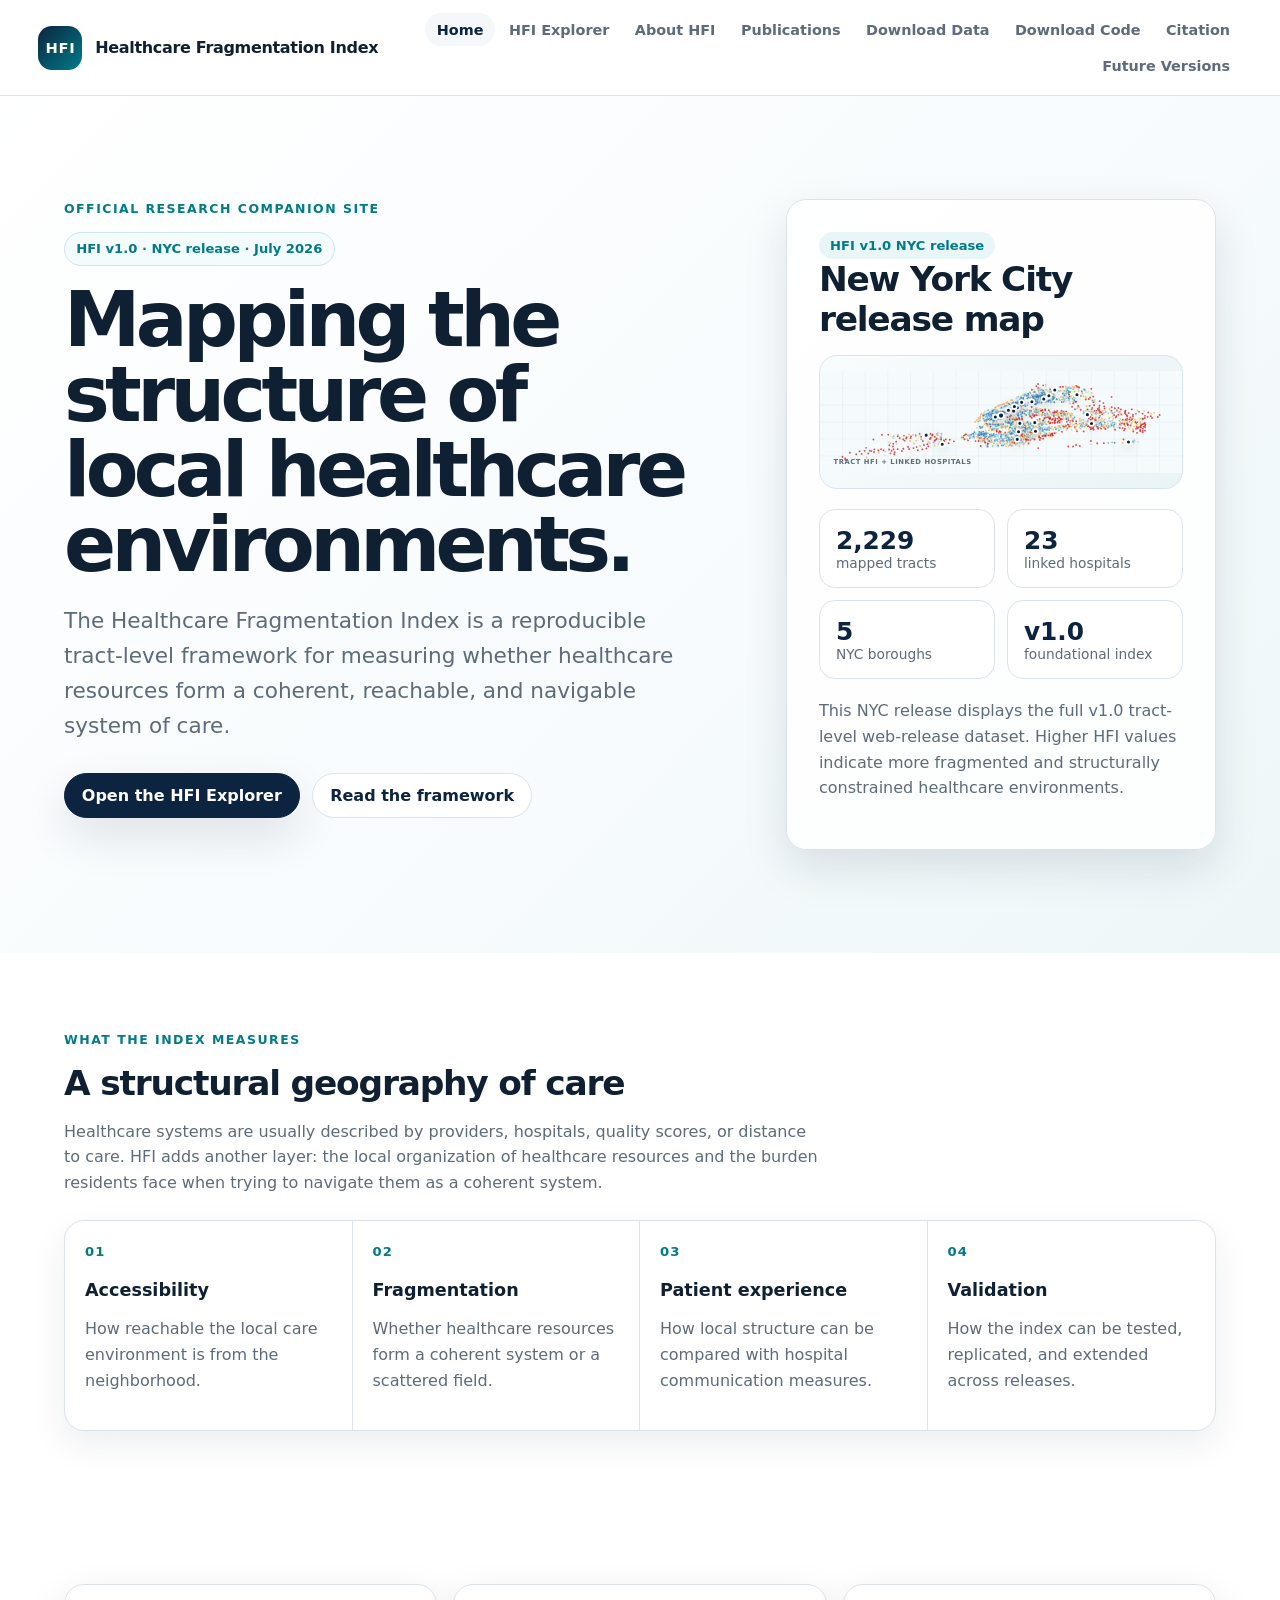
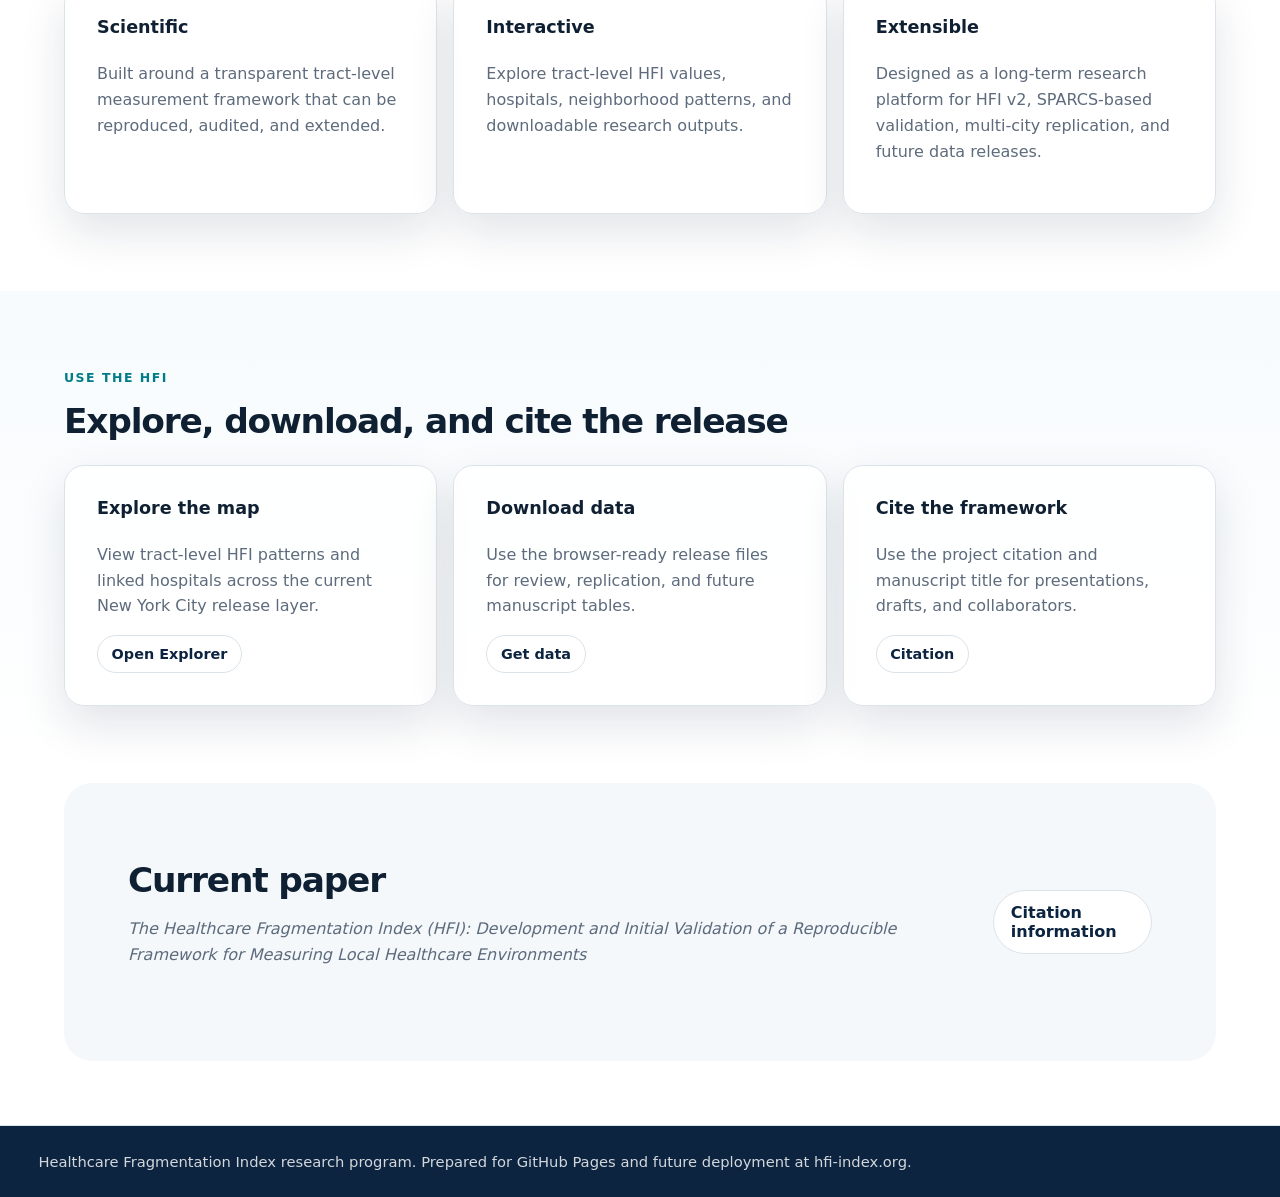
==== commit 3ca23da1: "Add files via upload" ====
--- a/index.html
+++ b/index.html
@@ -94,16 +94,31 @@
 .site-footer p { color: rgba(255,255,255,.82); margin: 0; font-size: .92rem; }
 .explorer-body { height: 100vh; height: 100dvh; overflow: hidden; }
 .explorer-header { position: relative; z-index: 1200; }
-.explorer-shell { position: fixed; top: var(--hfi-header-height, 72px); left: 0; right: 0; bottom: 0; display: grid; grid-template-columns: 380px minmax(0, 1fr); min-height: 0; background: #e8eef3; }
-.explorer-panel { overflow: auto; border-right: 1px solid var(--line); background: linear-gradient(180deg, #fff 0%, #f8fbfd 100%); padding: 1.2rem; z-index: 500; min-height: 0; box-shadow: 8px 0 28px rgba(13, 35, 58, .06); }
-.explorer-panel h1 { font-size: 2.1rem; }
+.explorer-shell { position: fixed; top: var(--hfi-header-height, 72px); left: 0; right: 0; bottom: 0; display: grid; grid-template-columns: 400px minmax(0, 1fr); min-height: 0; background: #e8eef3; }
+.explorer-panel { overflow: auto; border-right: 1px solid var(--line); background: linear-gradient(180deg, #fff 0%, #f8fbfd 100%); padding: 1rem; z-index: 500; min-height: 0; box-shadow: 8px 0 28px rgba(13, 35, 58, .06); }
+.explorer-panel h1 { font-size: 2rem; margin-bottom: .6rem; }
+.explorer-intro p:last-child { margin-bottom: 0; }
 .panel-section { border-bottom: 1px solid var(--line); padding: 1rem 0; }
 .panel-section:first-child { padding-top: 0; }
 .panel-section label { display: block; font-weight: 750; margin-bottom: .45rem; }
 input[type="search"], select { width: 100%; border: 1px solid var(--line); border-radius: 14px; min-height: 44px; padding: .75rem; font: inherit; color: var(--ink); background: #fff; }
+.explorer-summary { display: grid; grid-template-columns: 1fr 1fr; gap: .6rem; margin: .85rem 0 .25rem; }
+.explorer-summary div { border: 1px solid #d7e8ee; border-radius: 14px; padding: .75rem .8rem; background: #fff; box-shadow: 0 8px 18px rgba(13,35,58,.05); }
+.explorer-summary div:first-child { grid-column: span 2; background: #f3fbfc; }
+.explorer-summary strong { display: block; color: var(--navy); font-size: 1.35rem; line-height: 1; }
+.explorer-summary span { display: block; color: var(--muted); font-size: .82rem; margin-top: .2rem; }
+.search-section input { margin-bottom: .65rem; }
+.search-actions { display: flex; justify-content: flex-end; gap: .5rem; }
+.search-actions button { min-height: 38px; border: 1px solid var(--line); border-radius: 999px; padding: .55rem .75rem; background: #fff; color: var(--navy); font-weight: 800; cursor: pointer; }
+.search-actions button:hover { transform: translateY(-1px); box-shadow: 0 8px 20px rgba(16,32,51,.1); }
 .two-col-controls { display: grid; grid-template-columns: 1fr 1fr; gap: .6rem; }
-.two-col-controls label { border: 1px solid var(--line); padding: .75rem; border-radius: 14px; display: flex; align-items: center; gap: .5rem; }
+.two-col-controls label { border: 1px solid var(--line); padding: .75rem; border-radius: 14px; display: flex; align-items: center; gap: .6rem; background: #fff; }
+.control-card input { width: 18px; height: 18px; accent-color: var(--teal); flex: 0 0 auto; }
+.control-card span { display: grid; gap: .05rem; }
+.control-card strong { color: var(--navy); font-size: .92rem; }
+.control-card small { color: var(--muted); font-size: .75rem; font-weight: 700; }
 .metric-cards { display: grid; grid-template-columns: 1fr; gap: .6rem; }
+.compact-metrics { display: none; }
 .data-status { border-radius: 16px; padding: .85rem; background: #fff8e9; color: #7a4a00; border: 1px solid #f2d9a5; font-weight: 700; }
 .data-status.ready { background: #edf8f3; color: #0d6949; border-color: #bfe6d5; }
 .data-status.error { background: #fff0f0; color: #8f2d2d; border-color: #f0c1c1; }
@@ -111,15 +126,20 @@
 .map-wrap #map, #map { position: relative; display: block; height: 100%; width: 100%; min-height: 0; background: #e8eef3; }
 .leaflet-container { height: 100% !important; width: 100% !important; }
 .leaflet-pane, .leaflet-tile, .leaflet-marker-icon, .leaflet-marker-shadow, .leaflet-tile-container, .leaflet-pane > svg, .leaflet-pane > canvas, .leaflet-zoom-box, .leaflet-image-layer, .leaflet-layer { position: absolute; }
-.legend { display: grid; gap: .35rem; }
-.legend-row { display: grid; grid-template-columns: 26px 1fr; gap: .55rem; align-items: center; font-size: .86rem; color: var(--muted); }
+.legend { display: grid; gap: .4rem; }
+.legend-row { display: grid; grid-template-columns: 26px 1fr; gap: .55rem; align-items: center; font-size: .84rem; color: var(--muted); }
 .legend-swatch { width: 26px; height: 18px; border-radius: 5px; border: 1px solid rgba(0,0,0,.08); }
 .note { font-size: .86rem; }
-.feature-info h2 { font-size: 1.2rem; }
+.feature-info { background: #fff; border: 1px solid var(--line); border-radius: 16px; padding: 1rem !important; margin: 1rem 0; box-shadow: 0 8px 18px rgba(13,35,58,.05); }
+.feature-info h2 { font-size: 1.05rem; margin-bottom: .25rem; }
+.feature-kicker { display: inline-flex; color: var(--teal); text-transform: uppercase; letter-spacing: .1em; font-size: .72rem; font-weight: 900; margin-bottom: .35rem; }
 .info-table { width: 100%; border-collapse: collapse; font-size: .9rem; }
 .info-table th, .info-table td { border-bottom: 1px solid var(--line); padding: .45rem 0; text-align: left; vertical-align: top; }
 .info-table th { color: var(--muted); font-weight: 750; width: 44%; }
 .leaflet-popup-content { font: 14px/1.45 Inter, system-ui, sans-serif; color: var(--ink); }
+.popup-card { min-width: 210px; }
+.popup-card strong { display: block; color: var(--navy); font-size: 1rem; margin-bottom: .35rem; }
+.popup-card span { display: block; color: var(--muted); margin-top: .12rem; }
 .leaflet-control-layers { border: 1px solid var(--line)!important; box-shadow: var(--shadow)!important; border-radius: 14px!important; }
 .map-toolbar { position: absolute; z-index: 900; top: 1rem; right: 1rem; display: flex; gap: .55rem; flex-wrap: wrap; }
 .map-toolbar button { border: 1px solid rgba(16,32,51,.18); background: rgba(255,255,255,.94); color: var(--navy); border-radius: 999px; padding: .58rem .78rem; font-weight: 800; box-shadow: 0 10px 25px rgba(16,32,51,.12); cursor: pointer; }
@@ -163,20 +183,20 @@
 </head>
 <body>
   <header class="site-header">
-    <a class="brand" href="index.html" aria-label="HFI home">
+    <a class="brand" href="index.html?v=20260714-final-neutral" aria-label="HFI home">
       <span class="brand-mark">HFI</span>
       <span class="brand-text">Healthcare Fragmentation Index</span>
     </a>
     <button class="nav-toggle" aria-expanded="false" aria-controls="site-nav">Menu</button>
     <nav id="site-nav" class="site-nav" aria-label="Main navigation">
-      <a href="index.html" class="active">Home</a>
-      <a href="explorer.html">HFI Explorer</a>
-      <a href="about.html">About HFI</a>
-      <a href="publications.html">Publications</a>
-      <a href="data.html">Download Data</a>
-      <a href="code.html">Download Code</a>
-      <a href="citation.html">Citation</a>
-      <a href="future.html">Future Versions</a>
+      <a href="index.html?v=20260714-final-neutral" class="active">Home</a>
+      <a href="explorer.html?v=20260714-final-neutral">HFI Explorer</a>
+      <a href="about.html?v=20260714-final-neutral">About HFI</a>
+      <a href="publications.html?v=20260714-final-neutral">Publications</a>
+      <a href="data.html?v=20260714-final-neutral">Download Data</a>
+      <a href="code.html?v=20260714-final-neutral">Download Code</a>
+      <a href="citation.html?v=20260714-final-neutral">Citation</a>
+      <a href="future.html?v=20260714-final-neutral">Future Versions</a>
     </nav>
   </header>
 
@@ -188,8 +208,8 @@
         <h1>Mapping the structure of local healthcare environments.</h1>
         <p class="lead">The Healthcare Fragmentation Index is a reproducible tract-level framework for measuring whether healthcare resources form a coherent, reachable, and navigable system of care.</p>
         <div class="hero-actions">
-          <a class="button primary" href="explorer.html">Open the HFI Explorer</a>
-          <a class="button secondary" href="about.html">Read the framework</a>
+          <a class="button primary" href="explorer.html?v=20260714-final-neutral">Open the HFI Explorer</a>
+          <a class="button secondary" href="about.html?v=20260714-final-neutral">Read the framework</a>
         </div>
       </div>
       <div class="hero-card" aria-label="HFI summary">
@@ -2449,29 +2469,29 @@
               <circle class="mini-tract-dot" cx="122.9" cy="114.8" r="1.65" fill="#ffffbf" />
               <circle class="mini-tract-dot" cx="120.6" cy="112.3" r="1.65" fill="#d7191c" />
               <circle class="mini-tract-dot" cx="109.6" cy="112.7" r="1.65" fill="#d7191c" /></g>
-            <g><circle class="mini-hospital-dot" cx="374.5" cy="54.1" r="4.2"><title>LINCOLN MEDICAL &amp; MENTAL HEALTH CENTER</title></circle>
-              <circle class="mini-hospital-dot" cx="395.5" cy="49.2" r="4.2"><title>BRONXCARE HOSPITAL CENTER</title></circle>
-              <circle class="mini-hospital-dot" cx="454.2" cy="41.8" r="4.2"><title>JACOBI MEDICAL CENTER</title></circle>
-              <circle class="mini-hospital-dot" cx="404.6" cy="43.5" r="4.2"><title>ST BARNABAS HOSPITAL</title></circle>
-              <circle class="mini-hospital-dot" cx="415.0" cy="33.4" r="4.2"><title>MONTEFIORE MEDICAL CENTER</title></circle>
-              <circle class="mini-hospital-dot" cx="353.2" cy="92.4" r="4.2"><title>WOODHULL MEDICAL &amp; MENTAL HEALTH CENTER</title></circle>
-              <circle class="mini-hospital-dot" cx="379.6" cy="91.1" r="4.2"><title>WYCKOFF HEIGHTS MEDICAL CENTER</title></circle>
-              <circle class="mini-hospital-dot" cx="348.7" cy="120.7" r="4.2"><title>NEW YORK COMMUNITY HOSPITAL OF BROOKLYN, INC.</title></circle>
-              <circle class="mini-hospital-dot" cx="351.0" cy="107.3" r="4.2"><title>SUNY/DOWNSTATE UNIVERSITY HOSPITAL OF BROOKLYN</title></circle>
-              <circle class="mini-hospital-dot" cx="380.9" cy="106.2" r="4.2"><title>BROOKDALE HOSPITAL MEDICAL CENTER</title></circle>
-              <circle class="mini-hospital-dot" cx="309.9" cy="81.2" r="4.2"><title>MOUNT SINAI BETH ISRAEL</title></circle>
-              <circle class="mini-hospital-dot" cx="339.8" cy="71.9" r="4.2"><title>NEW YORK-PRESBYTERIAN HOSPITAL</title></circle>
-              <circle class="mini-hospital-dot" cx="342.2" cy="70.7" r="4.2"><title>HOSPITAL FOR SPECIAL SURGERY</title></circle>
-              <circle class="mini-hospital-dot" cx="333.0" cy="69.1" r="4.2"><title>LENOX HILL HOSPITAL</title></circle>
-              <circle class="mini-hospital-dot" cx="348.8" cy="64.6" r="4.2"><title>METROPOLITAN HOSPITAL CENTER</title></circle>
-              <circle class="mini-hospital-dot" cx="343.6" cy="62.7" r="4.2"><title>MOUNT SINAI HOSPITAL</title></circle>
-              <circle class="mini-hospital-dot" cx="356.4" cy="55.3" r="4.2"><title>HARLEM HOSPITAL CENTER</title></circle>
-              <circle class="mini-hospital-dot" cx="479.9" cy="92.6" r="4.2"><title>JAMAICA HOSPITAL MEDICAL CENTER</title></circle>
-              <circle class="mini-hospital-dot" cx="472.6" cy="77.0" r="4.2"><title>NEW YORK-PRESBYTERIAN/QUEENS</title></circle>
-              <circle class="mini-hospital-dot" cx="545.2" cy="125.3" r="4.2"><title>ST JOHN&#x27;S EPISCOPAL HOSPITAL AT SOUTH SHORE</title></circle>
-              <circle class="mini-hospital-dot" cx="187.7" cy="113.2" r="4.2"><title>RICHMOND UNIVERSITY MEDICAL CENTER</title></circle>
-              <circle class="mini-hospital-dot" cx="216.1" cy="129.2" r="4.2"><title>STATEN ISLAND UNIVERSITY HOSPITAL</title></circle>
-              <circle class="mini-hospital-dot" cx="320.0" cy="78.6" r="5.2"><title>NYU LANGONE HOSPITALS</title></circle></g>
+            <g><circle class="mini-hospital-dot" cx="374.5" cy="54.1" r="4.2"></circle>
+              <circle class="mini-hospital-dot" cx="395.5" cy="49.2" r="4.2"></circle>
+              <circle class="mini-hospital-dot" cx="454.2" cy="41.8" r="4.2"></circle>
+              <circle class="mini-hospital-dot" cx="404.6" cy="43.5" r="4.2"></circle>
+              <circle class="mini-hospital-dot" cx="415.0" cy="33.4" r="4.2"></circle>
+              <circle class="mini-hospital-dot" cx="353.2" cy="92.4" r="4.2"></circle>
+              <circle class="mini-hospital-dot" cx="379.6" cy="91.1" r="4.2"></circle>
+              <circle class="mini-hospital-dot" cx="348.7" cy="120.7" r="4.2"></circle>
+              <circle class="mini-hospital-dot" cx="351.0" cy="107.3" r="4.2"></circle>
+              <circle class="mini-hospital-dot" cx="380.9" cy="106.2" r="4.2"></circle>
+              <circle class="mini-hospital-dot" cx="309.9" cy="81.2" r="4.2"></circle>
+              <circle class="mini-hospital-dot" cx="339.8" cy="71.9" r="4.2"></circle>
+              <circle class="mini-hospital-dot" cx="342.2" cy="70.7" r="4.2"></circle>
+              <circle class="mini-hospital-dot" cx="333.0" cy="69.1" r="4.2"></circle>
+              <circle class="mini-hospital-dot" cx="348.8" cy="64.6" r="4.2"></circle>
+              <circle class="mini-hospital-dot" cx="343.6" cy="62.7" r="4.2"></circle>
+              <circle class="mini-hospital-dot" cx="356.4" cy="55.3" r="4.2"></circle>
+              <circle class="mini-hospital-dot" cx="479.9" cy="92.6" r="4.2"></circle>
+              <circle class="mini-hospital-dot" cx="472.6" cy="77.0" r="4.2"></circle>
+              <circle class="mini-hospital-dot" cx="545.2" cy="125.3" r="4.2"></circle>
+              <circle class="mini-hospital-dot" cx="187.7" cy="113.2" r="4.2"></circle>
+              <circle class="mini-hospital-dot" cx="216.1" cy="129.2" r="4.2"></circle>
+              <circle class="mini-hospital-dot" cx="320.0" cy="78.6" r="5.2"></circle></g>
             <text class="mini-caption" x="24" y="164">TRACT HFI + LINKED HOSPITALS</text>
           </svg>
         </div>
@@ -2538,18 +2558,18 @@
       <div class="cards-3">
         <article>
           <h3>Explore the map</h3>
-          <p>View tract-level HFI patterns and linked hospitals, including NYU Langone Hospitals in the current linked layer.</p>
-          <a class="button small" href="explorer.html">Open Explorer</a>
+          <p>View tract-level HFI patterns and linked hospitals across the current New York City release layer.</p>
+          <a class="button small" href="explorer.html?v=20260714-final-neutral">Open Explorer</a>
         </article>
         <article>
           <h3>Download data</h3>
           <p>Use the browser-ready release files for review, replication, and future manuscript tables.</p>
-          <a class="button small" href="data.html">Get data</a>
+          <a class="button small" href="data.html?v=20260714-final-neutral">Get data</a>
         </article>
         <article>
           <h3>Cite the framework</h3>
           <p>Use the project citation and manuscript title for presentations, drafts, and collaborators.</p>
-          <a class="button small" href="citation.html">Citation</a>
+          <a class="button small" href="citation.html?v=20260714-final-neutral">Citation</a>
         </article>
       </div>
     </section>
@@ -2559,7 +2579,7 @@
         <h2>Current paper</h2>
         <p><em>The Healthcare Fragmentation Index (HFI): Development and Initial Validation of a Reproducible Framework for Measuring Local Healthcare Environments</em></p>
       </div>
-      <a class="button secondary" href="citation.html">Citation information</a>
+      <a class="button secondary" href="citation.html?v=20260714-final-neutral">Citation information</a>
     </section>
   </main>
 
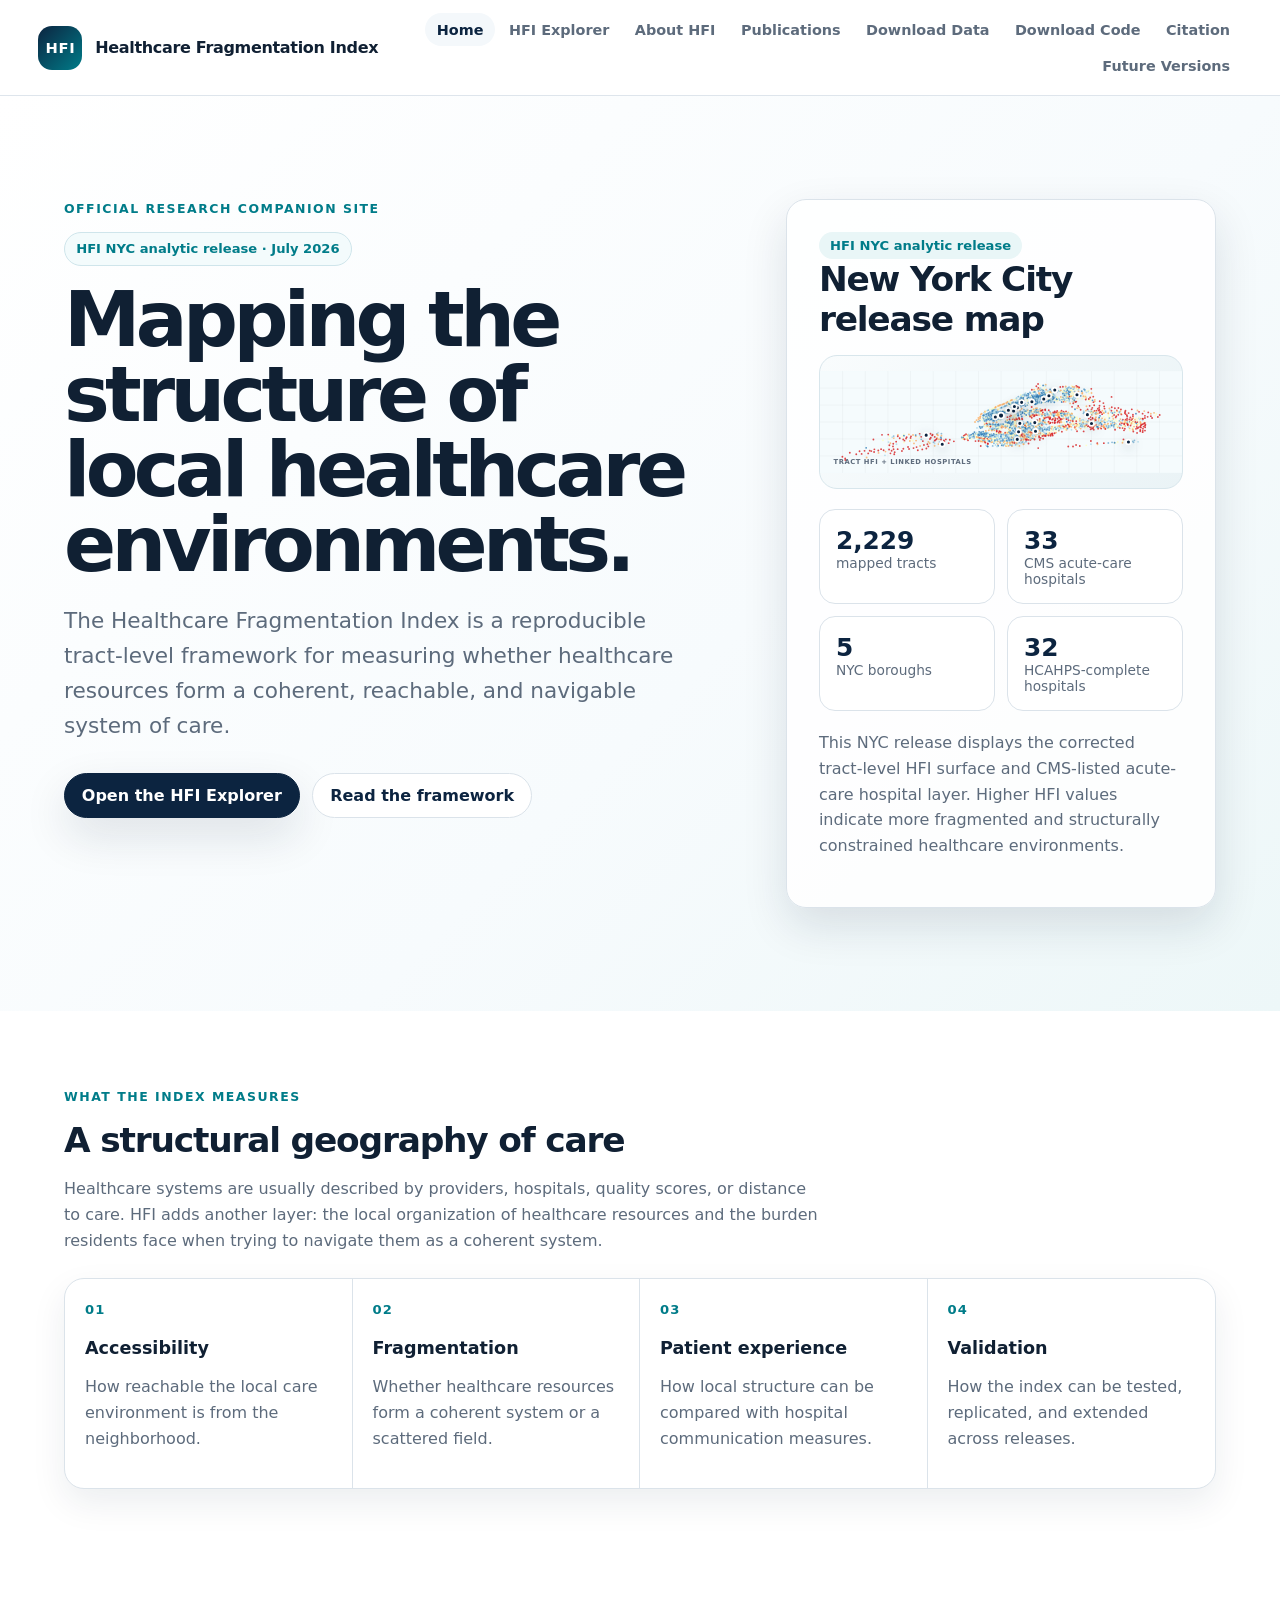
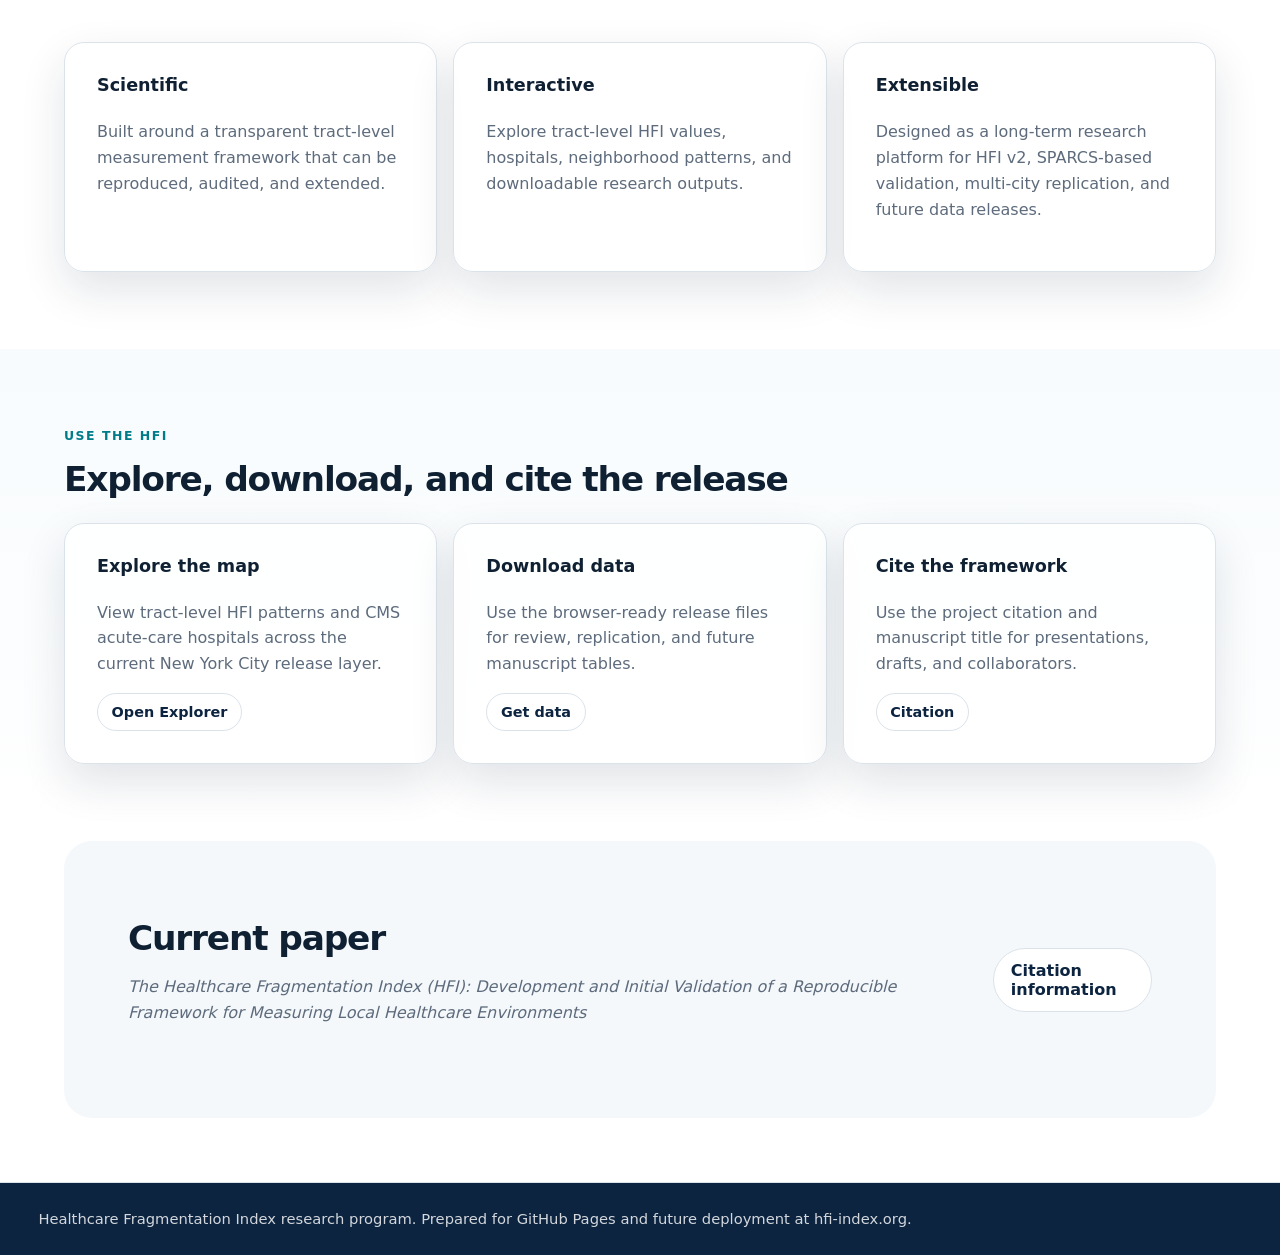
==== commit 3d64337e: "Add files via upload new materials for 33 hospitals" ====
--- a/index.html
+++ b/index.html
@@ -6,197 +6,24 @@
   <title>Healthcare Fragmentation Index | HFI Explorer</title>
   <meta name="description" content="The Healthcare Fragmentation Index is a reproducible tract-level framework for measuring the structural organization and navigability of local healthcare environments." />
   <link rel="preconnect" href="https://unpkg.com" />
-  <style>
-:root {
-  --ink: #102033;
-  --muted: #5d6b7c;
-  --line: #dbe3ea;
-  --soft: #f4f8fb;
-  --paper: #ffffff;
-  --navy: #0c2440;
-  --blue: #1e5b8f;
-  --teal: #007c89;
-  --amber: #b86e00;
-  --red: #8f2d2d;
-  --shadow: 0 18px 45px rgba(13, 35, 58, .12);
-  --radius: 20px;
-  font-family: Inter, ui-sans-serif, system-ui, -apple-system, BlinkMacSystemFont, "Segoe UI", sans-serif;
-}
-* { box-sizing: border-box; }
-html { scroll-behavior: smooth; }
-body { margin: 0; color: var(--ink); background: var(--paper); }
-a { color: inherit; }
-.site-header {
-  position: sticky; top: 0; z-index: 1000; display: flex; align-items: center; justify-content: space-between; gap: 1rem;
-  min-height: 72px; padding: .8rem clamp(1rem, 3vw, 2.4rem); border-bottom: 1px solid rgba(219,227,234,.9);
-  background: rgba(255,255,255,.92); backdrop-filter: blur(16px);
-}
-.brand { display: flex; align-items: center; gap: .8rem; text-decoration: none; font-weight: 750; letter-spacing: -.02em; }
-.brand-mark { display: grid; place-items: center; width: 44px; height: 44px; border-radius: 14px; background: linear-gradient(135deg, var(--navy), var(--teal)); color: #fff; font-size: .92rem; letter-spacing: .04em; }
-.brand-text { font-size: 1rem; white-space: nowrap; }
-.site-nav { display: flex; align-items: center; gap: .15rem; flex-wrap: wrap; justify-content: flex-end; }
-.site-nav a { text-decoration: none; color: var(--muted); padding: .55rem .72rem; border-radius: 999px; font-size: .9rem; font-weight: 650; }
-.site-nav a:hover, .site-nav a.active { background: var(--soft); color: var(--navy); }
-.nav-toggle { display: none; border: 1px solid var(--line); background: #fff; padding: .55rem .8rem; border-radius: 999px; font-weight: 700; }
-.hero { display: grid; grid-template-columns: minmax(0, 1.2fr) minmax(320px, .8fr); gap: clamp(2rem, 6vw, 5rem); padding: clamp(4rem, 8vw, 7rem) clamp(1rem, 5vw, 5rem); background: linear-gradient(135deg, #fff 0%, #f7fbfd 58%, #edf7f8 100%); }
-.eyebrow { color: var(--teal); text-transform: uppercase; letter-spacing: .12em; font-size: .78rem; font-weight: 800; margin: 0 0 .8rem; }
-.release-badge { display: inline-flex; align-items: center; min-height: 34px; border: 1px solid #cfe5eb; border-radius: 999px; background: #f3fbfc; color: var(--teal); padding: .38rem .7rem; font-size: .82rem; font-weight: 850; margin-bottom: 1rem; }
-h1 { font-size: clamp(2.3rem, 6vw, 5rem); line-height: .98; letter-spacing: -.06em; margin: 0 0 1.2rem; }
-h2 { font-size: clamp(1.45rem, 3vw, 2.15rem); letter-spacing: -.035em; margin: 0 0 .8rem; }
-h3 { margin: 0 0 .5rem; font-size: 1.1rem; }
-p { color: var(--muted); line-height: 1.62; }
-.lead { font-size: clamp(1.08rem, 2vw, 1.35rem); max-width: 760px; }
-.hero-actions { display: flex; gap: .8rem; flex-wrap: wrap; margin-top: 1.8rem; }
-.button { display: inline-flex; align-items: center; justify-content: center; min-height: 44px; border-radius: 999px; padding: .75rem 1.05rem; text-decoration: none; border: 1px solid var(--line); font-weight: 750; cursor: pointer; }
-.button.primary { background: var(--navy); color: #fff; border-color: var(--navy); box-shadow: var(--shadow); }
-.button.secondary, .button.small { background: #fff; color: var(--navy); }
-.button.small { min-height: 38px; padding: .55rem .85rem; font-size: .9rem; }
-.hero-card, .cards-3 article, .muted-box, .citation-box { background: rgba(255,255,255,.88); border: 1px solid var(--line); border-radius: var(--radius); box-shadow: var(--shadow); padding: clamp(1.2rem, 3vw, 2rem); }
-.card-kicker { display: inline-flex; background: #e9f6f7; color: var(--teal); border-radius: 999px; padding: .4rem .7rem; font-weight: 800; font-size: .82rem; }
-.mini-map-preview { position: relative; margin: 1rem 0 1.15rem; border: 1px solid #d8e6ec; border-radius: 18px; overflow: hidden; background: linear-gradient(135deg, #f9fcfd, #eaf3f6); }
-.mini-map-preview svg { display: block; width: 100%; height: auto; min-height: 132px; }
-.mini-map-preview .mini-grid { stroke: rgba(16,32,51,.06); stroke-width: 1; }
-.mini-map-preview .mini-tract-dot { opacity: .78; }
-.mini-map-preview .mini-hospital-dot { fill: var(--navy); stroke: #fff; stroke-width: 3; filter: drop-shadow(0 5px 10px rgba(16,32,51,.28)); }
-.mini-map-preview .mini-caption { fill: var(--muted); font-size: 12px; font-weight: 800; letter-spacing: .08em; text-transform: uppercase; }
-.stat-grid { display: grid; grid-template-columns: repeat(2, 1fr); gap: .75rem; margin: 1.2rem 0; }
-.stat-grid div, .metric-cards div { border: 1px solid var(--line); border-radius: 16px; padding: 1rem; background: #fff; }
-.stat-grid strong, .metric-cards strong { display: block; font-size: 1.55rem; color: var(--navy); }
-.stat-grid span, .metric-cards span { display: block; color: var(--muted); font-size: .86rem; }
-.section { padding: clamp(2.5rem, 6vw, 5rem) clamp(1rem, 5vw, 5rem); }
-.section-heading { max-width: 760px; margin-bottom: 1.5rem; }
-.split { display: grid; grid-template-columns: minmax(0, .9fr) minmax(320px, 1.1fr); gap: 2rem; align-items: center; }
-.concept-flow { display: grid; grid-template-columns: 1fr auto 1fr auto 1fr auto 1fr; gap: .6rem; align-items: center; }
-.concept-flow div { min-height: 90px; display: grid; place-items: center; text-align: center; padding: 1rem; border-radius: 18px; color: #fff; font-weight: 800; background: linear-gradient(135deg, var(--navy), var(--blue)); }
-.concept-flow span { color: var(--teal); font-weight: 900; }
-.measure-section { background: #fff; }
-.measure-strip { display: grid; grid-template-columns: repeat(4, 1fr); border: 1px solid var(--line); border-radius: 20px; overflow: hidden; background: #fff; box-shadow: 0 14px 35px rgba(13,35,58,.08); }
-.measure-strip article { min-height: 190px; padding: 1.25rem; border-right: 1px solid var(--line); }
-.measure-strip article:last-child { border-right: 0; }
-.measure-strip span { display: inline-flex; margin-bottom: 1.3rem; color: var(--teal); font-weight: 900; letter-spacing: .08em; font-size: .82rem; }
-.cards-3 { display: grid; grid-template-columns: repeat(3, 1fr); gap: 1rem; }
-.cards-3 article { display: flex; flex-direction: column; align-items: flex-start; }
-.cards-3 article .button { margin-top: auto; }
-.use-hfi { background: linear-gradient(180deg, #f7fbfd 0%, #fff 100%); }
-.callout { display: flex; justify-content: space-between; gap: 2rem; align-items: center; background: var(--soft); margin: 0 clamp(1rem, 5vw, 5rem) clamp(2rem, 5vw, 4rem); border-radius: 28px; }
-.content-page { max-width: 1120px; margin: 0 auto; padding: clamp(3rem, 6vw, 5rem) clamp(1rem, 4vw, 2rem); }
-.content-page h1 { font-size: clamp(2.3rem, 5vw, 4rem); }
-.narrow { max-width: 820px; padding-left: 0; padding-right: 0; }
-.clean-list { color: var(--muted); line-height: 1.8; }
-.pub-status { color: var(--teal); font-weight: 800; text-transform: uppercase; letter-spacing: .1em; font-size: .78rem; }
-pre { background: #0c1726; color: #f7fbfd; border-radius: 18px; padding: 1.2rem; overflow: auto; }
-code { font-family: ui-monospace, SFMono-Regular, Menlo, Consolas, monospace; }
-.citation-box { margin-bottom: 1rem; color: var(--ink); line-height: 1.7; }
-.timeline { display: grid; gap: 1rem; margin-top: 2rem; }
-.timeline article { border-left: 4px solid var(--teal); padding: 1.2rem 1.4rem; background: var(--soft); border-radius: 0 18px 18px 0; }
-.timeline span { color: var(--teal); font-weight: 900; letter-spacing: .08em; }
-.site-footer { border-top: 1px solid var(--line); padding: 1.5rem clamp(1rem, 4vw, 2.4rem); background: var(--navy); }
-.site-footer p { color: rgba(255,255,255,.82); margin: 0; font-size: .92rem; }
-.explorer-body { height: 100vh; height: 100dvh; overflow: hidden; }
-.explorer-header { position: relative; z-index: 1200; }
-.explorer-shell { position: fixed; top: var(--hfi-header-height, 72px); left: 0; right: 0; bottom: 0; display: grid; grid-template-columns: 400px minmax(0, 1fr); min-height: 0; background: #e8eef3; }
-.explorer-panel { overflow: auto; border-right: 1px solid var(--line); background: linear-gradient(180deg, #fff 0%, #f8fbfd 100%); padding: 1rem; z-index: 500; min-height: 0; box-shadow: 8px 0 28px rgba(13, 35, 58, .06); }
-.explorer-panel h1 { font-size: 2rem; margin-bottom: .6rem; }
-.explorer-intro p:last-child { margin-bottom: 0; }
-.panel-section { border-bottom: 1px solid var(--line); padding: 1rem 0; }
-.panel-section:first-child { padding-top: 0; }
-.panel-section label { display: block; font-weight: 750; margin-bottom: .45rem; }
-input[type="search"], select { width: 100%; border: 1px solid var(--line); border-radius: 14px; min-height: 44px; padding: .75rem; font: inherit; color: var(--ink); background: #fff; }
-.explorer-summary { display: grid; grid-template-columns: 1fr 1fr; gap: .6rem; margin: .85rem 0 .25rem; }
-.explorer-summary div { border: 1px solid #d7e8ee; border-radius: 14px; padding: .75rem .8rem; background: #fff; box-shadow: 0 8px 18px rgba(13,35,58,.05); }
-.explorer-summary div:first-child { grid-column: span 2; background: #f3fbfc; }
-.explorer-summary strong { display: block; color: var(--navy); font-size: 1.35rem; line-height: 1; }
-.explorer-summary span { display: block; color: var(--muted); font-size: .82rem; margin-top: .2rem; }
-.search-section input { margin-bottom: .65rem; }
-.search-actions { display: flex; justify-content: flex-end; gap: .5rem; }
-.search-actions button { min-height: 38px; border: 1px solid var(--line); border-radius: 999px; padding: .55rem .75rem; background: #fff; color: var(--navy); font-weight: 800; cursor: pointer; }
-.search-actions button:hover { transform: translateY(-1px); box-shadow: 0 8px 20px rgba(16,32,51,.1); }
-.two-col-controls { display: grid; grid-template-columns: 1fr 1fr; gap: .6rem; }
-.two-col-controls label { border: 1px solid var(--line); padding: .75rem; border-radius: 14px; display: flex; align-items: center; gap: .6rem; background: #fff; }
-.control-card input { width: 18px; height: 18px; accent-color: var(--teal); flex: 0 0 auto; }
-.control-card span { display: grid; gap: .05rem; }
-.control-card strong { color: var(--navy); font-size: .92rem; }
-.control-card small { color: var(--muted); font-size: .75rem; font-weight: 700; }
-.metric-cards { display: grid; grid-template-columns: 1fr; gap: .6rem; }
-.compact-metrics { display: none; }
-.data-status { border-radius: 16px; padding: .85rem; background: #fff8e9; color: #7a4a00; border: 1px solid #f2d9a5; font-weight: 700; }
-.data-status.ready { background: #edf8f3; color: #0d6949; border-color: #bfe6d5; }
-.data-status.error { background: #fff0f0; color: #8f2d2d; border-color: #f0c1c1; }
-.map-wrap { min-width: 0; min-height: 0; position: relative; overflow: hidden; background: #e8eef3; width: 100%; height: 100%; }
-.map-wrap #map, #map { position: relative; display: block; height: 100%; width: 100%; min-height: 0; background: #e8eef3; }
-.leaflet-container { height: 100% !important; width: 100% !important; }
-.leaflet-pane, .leaflet-tile, .leaflet-marker-icon, .leaflet-marker-shadow, .leaflet-tile-container, .leaflet-pane > svg, .leaflet-pane > canvas, .leaflet-zoom-box, .leaflet-image-layer, .leaflet-layer { position: absolute; }
-.legend { display: grid; gap: .4rem; }
-.legend-row { display: grid; grid-template-columns: 26px 1fr; gap: .55rem; align-items: center; font-size: .84rem; color: var(--muted); }
-.legend-swatch { width: 26px; height: 18px; border-radius: 5px; border: 1px solid rgba(0,0,0,.08); }
-.note { font-size: .86rem; }
-.feature-info { background: #fff; border: 1px solid var(--line); border-radius: 16px; padding: 1rem !important; margin: 1rem 0; box-shadow: 0 8px 18px rgba(13,35,58,.05); }
-.feature-info h2 { font-size: 1.05rem; margin-bottom: .25rem; }
-.feature-kicker { display: inline-flex; color: var(--teal); text-transform: uppercase; letter-spacing: .1em; font-size: .72rem; font-weight: 900; margin-bottom: .35rem; }
-.info-table { width: 100%; border-collapse: collapse; font-size: .9rem; }
-.info-table th, .info-table td { border-bottom: 1px solid var(--line); padding: .45rem 0; text-align: left; vertical-align: top; }
-.info-table th { color: var(--muted); font-weight: 750; width: 44%; }
-.leaflet-popup-content { font: 14px/1.45 Inter, system-ui, sans-serif; color: var(--ink); }
-.popup-card { min-width: 210px; }
-.popup-card strong { display: block; color: var(--navy); font-size: 1rem; margin-bottom: .35rem; }
-.popup-card span { display: block; color: var(--muted); margin-top: .12rem; }
-.leaflet-control-layers { border: 1px solid var(--line)!important; box-shadow: var(--shadow)!important; border-radius: 14px!important; }
-.map-toolbar { position: absolute; z-index: 900; top: 1rem; right: 1rem; display: flex; gap: .55rem; flex-wrap: wrap; }
-.map-toolbar button { border: 1px solid rgba(16,32,51,.18); background: rgba(255,255,255,.94); color: var(--navy); border-radius: 999px; padding: .58rem .78rem; font-weight: 800; box-shadow: 0 10px 25px rgba(16,32,51,.12); cursor: pointer; }
-.map-toolbar button:hover { background: #fff; transform: translateY(-1px); }
-.legend-wrap h2, .feature-info h2, .method-card h2 { font-size: 1.02rem; letter-spacing: -.02em; }
-.legend-gradient { height: 14px; border-radius: 999px; border: 1px solid rgba(16,32,51,.16); background: linear-gradient(90deg, #2c7bb6, #abd9e9, #ffffbf, #fdae61, #d7191c); margin: .55rem 0 .75rem; }
-.method-card { background: #f4f9fb; margin-top: .25rem; border-radius: 16px; border: 1px solid #d7e8ee; padding: 1rem !important; }
-.method-card p { margin-bottom: 0; }
-.leaflet-interactive { outline: none; }
-.leaflet-control-zoom a { color: var(--navy)!important; }
-
-@media (max-width: 980px) {
-  .nav-toggle { display: inline-flex; }
-  .site-nav { position: absolute; display: none; top: 72px; right: 1rem; left: 1rem; background: #fff; border: 1px solid var(--line); border-radius: 20px; padding: .8rem; box-shadow: var(--shadow); }
-  .site-nav.open { display: grid; grid-template-columns: 1fr 1fr; }
-  .hero, .split, .cards-3, .measure-strip { grid-template-columns: 1fr; }
-  .measure-strip article { border-right: 0; border-bottom: 1px solid var(--line); min-height: auto; }
-  .measure-strip article:last-child { border-bottom: 0; }
-  .concept-flow { grid-template-columns: 1fr; }
-  .concept-flow span { transform: rotate(90deg); justify-self: center; }
-  .callout { flex-direction: column; align-items: flex-start; }
-  .explorer-body { height: auto; overflow: auto; }
-  .explorer-shell { position: relative; top: auto; left: auto; right: auto; bottom: auto; grid-template-columns: 1fr; min-height: 0; }
-  .explorer-panel { border-right: 0; border-bottom: 1px solid var(--line); max-height: none; }
-  .map-wrap { height: 68vh; min-height: 520px; }
-  .map-wrap #map, #map { height: 100%; }
-}
-@media (max-width: 620px) {
-  .brand-text { display: none; }
-  .site-nav.open { grid-template-columns: 1fr; }
-  .hero { padding: 2rem 1rem 2.5rem; gap: 1.4rem; }
-  h1 { font-size: 2.45rem; letter-spacing: -.045em; }
-  .lead { font-size: 1.02rem; }
-  .hero-actions { margin-top: 1.2rem; }
-  .hero-actions .button { width: 100%; }
-  .hero-card { padding: 1rem; }
-  .mini-map-preview svg { min-height: 112px; }
-}
-
-</style>
+  <link rel="stylesheet" href="assets/css/style.css" />
 </head>
 <body>
   <header class="site-header">
-    <a class="brand" href="index.html?v=20260714-final-neutral" aria-label="HFI home">
+    <a class="brand" href="index.html?v=20260723-hfi33" aria-label="HFI home">
       <span class="brand-mark">HFI</span>
       <span class="brand-text">Healthcare Fragmentation Index</span>
     </a>
     <button class="nav-toggle" aria-expanded="false" aria-controls="site-nav">Menu</button>
     <nav id="site-nav" class="site-nav" aria-label="Main navigation">
-      <a href="index.html?v=20260714-final-neutral" class="active">Home</a>
-      <a href="explorer.html?v=20260714-final-neutral">HFI Explorer</a>
-      <a href="about.html?v=20260714-final-neutral">About HFI</a>
-      <a href="publications.html?v=20260714-final-neutral">Publications</a>
-      <a href="data.html?v=20260714-final-neutral">Download Data</a>
-      <a href="code.html?v=20260714-final-neutral">Download Code</a>
-      <a href="citation.html?v=20260714-final-neutral">Citation</a>
-      <a href="future.html?v=20260714-final-neutral">Future Versions</a>
+      <a href="index.html?v=20260723-hfi33" class="active">Home</a>
+      <a href="explorer.html?v=20260723-hfi33">HFI Explorer</a>
+      <a href="about.html?v=20260723-hfi33">About HFI</a>
+      <a href="publications.html?v=20260723-hfi33">Publications</a>
+      <a href="data.html?v=20260723-hfi33">Download Data</a>
+      <a href="code.html?v=20260723-hfi33">Download Code</a>
+      <a href="citation.html?v=20260723-hfi33">Citation</a>
+      <a href="future.html?v=20260723-hfi33">Future Versions</a>
     </nav>
   </header>
 
@@ -204,21 +31,21 @@
     <section class="hero">
       <div class="hero-copy">
         <p class="eyebrow">Official research companion site</p>
-        <div class="release-badge">HFI v1.0 · NYC release · July 2026</div>
+        <div class="release-badge">HFI NYC analytic release · July 2026</div>
         <h1>Mapping the structure of local healthcare environments.</h1>
         <p class="lead">The Healthcare Fragmentation Index is a reproducible tract-level framework for measuring whether healthcare resources form a coherent, reachable, and navigable system of care.</p>
         <div class="hero-actions">
-          <a class="button primary" href="explorer.html?v=20260714-final-neutral">Open the HFI Explorer</a>
-          <a class="button secondary" href="about.html?v=20260714-final-neutral">Read the framework</a>
+          <a class="button primary" href="explorer.html?v=20260723-hfi33">Open the HFI Explorer</a>
+          <a class="button secondary" href="about.html?v=20260723-hfi33">Read the framework</a>
         </div>
       </div>
       <div class="hero-card" aria-label="HFI summary">
-        <span class="card-kicker">HFI v1.0 NYC release</span>
+        <span class="card-kicker">HFI NYC analytic release</span>
         <h2>New York City release map</h2>
         <div class="mini-map-preview" aria-label="Miniature NYC tract-level HFI map preview">
           <svg viewBox="0 0 640 180" role="img" aria-labelledby="mini-map-title mini-map-desc">
             <title id="mini-map-title">NYC tract-level HFI preview</title>
-            <desc id="mini-map-desc">A compact data preview of New York City census tracts colored by HFI, with linked hospitals marked as points.</desc>
+            <desc id="mini-map-desc">A compact data preview of New York City census tracts colored by HFI, with CMS acute-care hospitals marked as points.</desc>
             <rect width="640" height="180" fill="#f5fbfd" />
             <line class="mini-grid" x1="40" y1="0" x2="40" y2="180" />
             <line class="mini-grid" x1="80" y1="0" x2="80" y2="180" />
@@ -2497,11 +2324,11 @@
         </div>
         <div class="stat-grid">
           <div><strong>2,229</strong><span>mapped tracts</span></div>
-          <div><strong id="home-hospital-count">23</strong><span>linked hospitals</span></div>
+          <div><strong id="home-hospital-count">33</strong><span>CMS acute-care hospitals</span></div>
           <div><strong>5</strong><span>NYC boroughs</span></div>
-          <div><strong>v1.0</strong><span>foundational index</span></div>
+          <div><strong>32</strong><span>HCAHPS-complete hospitals</span></div>
         </div>
-        <p>This NYC release displays the full v1.0 tract-level web-release dataset. Higher HFI values indicate more fragmented and structurally constrained healthcare environments.</p>
+        <p>This NYC release displays the corrected tract-level HFI surface and CMS-listed acute-care hospital layer. Higher HFI values indicate more fragmented and structurally constrained healthcare environments.</p>
       </div>
     </section>
 
@@ -2558,18 +2385,18 @@
       <div class="cards-3">
         <article>
           <h3>Explore the map</h3>
-          <p>View tract-level HFI patterns and linked hospitals across the current New York City release layer.</p>
-          <a class="button small" href="explorer.html?v=20260714-final-neutral">Open Explorer</a>
+          <p>View tract-level HFI patterns and CMS acute-care hospitals across the current New York City release layer.</p>
+          <a class="button small" href="explorer.html?v=20260723-hfi33">Open Explorer</a>
         </article>
         <article>
           <h3>Download data</h3>
           <p>Use the browser-ready release files for review, replication, and future manuscript tables.</p>
-          <a class="button small" href="data.html?v=20260714-final-neutral">Get data</a>
+          <a class="button small" href="data.html?v=20260723-hfi33">Get data</a>
         </article>
         <article>
           <h3>Cite the framework</h3>
           <p>Use the project citation and manuscript title for presentations, drafts, and collaborators.</p>
-          <a class="button small" href="citation.html?v=20260714-final-neutral">Citation</a>
+          <a class="button small" href="citation.html?v=20260723-hfi33">Citation</a>
         </article>
       </div>
     </section>
@@ -2579,7 +2406,7 @@
         <h2>Current paper</h2>
         <p><em>The Healthcare Fragmentation Index (HFI): Development and Initial Validation of a Reproducible Framework for Measuring Local Healthcare Environments</em></p>
       </div>
-      <a class="button secondary" href="citation.html?v=20260714-final-neutral">Citation information</a>
+      <a class="button secondary" href="citation.html?v=20260723-hfi33">Citation information</a>
     </section>
   </main>
 
--- a/assets/css/style.css
+++ b/assets/css/style.css
@@ -0,0 +1,176 @@
+:root {
+  --ink: #102033;
+  --muted: #5d6b7c;
+  --line: #dbe3ea;
+  --soft: #f4f8fb;
+  --paper: #ffffff;
+  --navy: #0c2440;
+  --blue: #1e5b8f;
+  --teal: #007c89;
+  --amber: #b86e00;
+  --red: #8f2d2d;
+  --shadow: 0 18px 45px rgba(13, 35, 58, .12);
+  --radius: 20px;
+  font-family: Inter, ui-sans-serif, system-ui, -apple-system, BlinkMacSystemFont, "Segoe UI", sans-serif;
+}
+* { box-sizing: border-box; }
+html { scroll-behavior: smooth; }
+body { margin: 0; color: var(--ink); background: var(--paper); }
+a { color: inherit; }
+.site-header {
+  position: sticky; top: 0; z-index: 1000; display: flex; align-items: center; justify-content: space-between; gap: 1rem;
+  min-height: 72px; padding: .8rem clamp(1rem, 3vw, 2.4rem); border-bottom: 1px solid rgba(219,227,234,.9);
+  background: rgba(255,255,255,.92); backdrop-filter: blur(16px);
+}
+.brand { display: flex; align-items: center; gap: .8rem; text-decoration: none; font-weight: 750; letter-spacing: -.02em; }
+.brand-mark { display: grid; place-items: center; width: 44px; height: 44px; border-radius: 14px; background: linear-gradient(135deg, var(--navy), var(--teal)); color: #fff; font-size: .92rem; letter-spacing: .04em; }
+.brand-text { font-size: 1rem; white-space: nowrap; }
+.site-nav { display: flex; align-items: center; gap: .15rem; flex-wrap: wrap; justify-content: flex-end; }
+.site-nav a { text-decoration: none; color: var(--muted); padding: .55rem .72rem; border-radius: 999px; font-size: .9rem; font-weight: 650; }
+.site-nav a:hover, .site-nav a.active { background: var(--soft); color: var(--navy); }
+.nav-toggle { display: none; border: 1px solid var(--line); background: #fff; padding: .55rem .8rem; border-radius: 999px; font-weight: 700; }
+.hero { display: grid; grid-template-columns: minmax(0, 1.2fr) minmax(320px, .8fr); gap: clamp(2rem, 6vw, 5rem); padding: clamp(4rem, 8vw, 7rem) clamp(1rem, 5vw, 5rem); background: linear-gradient(135deg, #fff 0%, #f7fbfd 58%, #edf7f8 100%); }
+.eyebrow { color: var(--teal); text-transform: uppercase; letter-spacing: .12em; font-size: .78rem; font-weight: 800; margin: 0 0 .8rem; }
+.release-badge { display: inline-flex; align-items: center; min-height: 34px; border: 1px solid #cfe5eb; border-radius: 999px; background: #f3fbfc; color: var(--teal); padding: .38rem .7rem; font-size: .82rem; font-weight: 850; margin-bottom: 1rem; }
+h1 { font-size: clamp(2.3rem, 6vw, 5rem); line-height: .98; letter-spacing: -.06em; margin: 0 0 1.2rem; }
+h2 { font-size: clamp(1.45rem, 3vw, 2.15rem); letter-spacing: -.035em; margin: 0 0 .8rem; }
+h3 { margin: 0 0 .5rem; font-size: 1.1rem; }
+p { color: var(--muted); line-height: 1.62; }
+.lead { font-size: clamp(1.08rem, 2vw, 1.35rem); max-width: 760px; }
+.hero-actions { display: flex; gap: .8rem; flex-wrap: wrap; margin-top: 1.8rem; }
+.button { display: inline-flex; align-items: center; justify-content: center; min-height: 44px; border-radius: 999px; padding: .75rem 1.05rem; text-decoration: none; border: 1px solid var(--line); font-weight: 750; cursor: pointer; }
+.button.primary { background: var(--navy); color: #fff; border-color: var(--navy); box-shadow: var(--shadow); }
+.button.secondary, .button.small { background: #fff; color: var(--navy); }
+.button.small { min-height: 38px; padding: .55rem .85rem; font-size: .9rem; }
+.hero-card, .cards-3 article, .muted-box, .citation-box { background: rgba(255,255,255,.88); border: 1px solid var(--line); border-radius: var(--radius); box-shadow: var(--shadow); padding: clamp(1.2rem, 3vw, 2rem); }
+.card-kicker { display: inline-flex; background: #e9f6f7; color: var(--teal); border-radius: 999px; padding: .4rem .7rem; font-weight: 800; font-size: .82rem; }
+.mini-map-preview { position: relative; margin: 1rem 0 1.15rem; border: 1px solid #d8e6ec; border-radius: 18px; overflow: hidden; background: linear-gradient(135deg, #f9fcfd, #eaf3f6); }
+.mini-map-preview svg { display: block; width: 100%; height: auto; min-height: 132px; }
+.mini-map-preview .mini-grid { stroke: rgba(16,32,51,.06); stroke-width: 1; }
+.mini-map-preview .mini-tract-dot { opacity: .78; }
+.mini-map-preview .mini-hospital-dot { fill: var(--navy); stroke: #fff; stroke-width: 3; filter: drop-shadow(0 5px 10px rgba(16,32,51,.28)); }
+.mini-map-preview .mini-caption { fill: var(--muted); font-size: 12px; font-weight: 800; letter-spacing: .08em; text-transform: uppercase; }
+.stat-grid { display: grid; grid-template-columns: repeat(2, 1fr); gap: .75rem; margin: 1.2rem 0; }
+.stat-grid div, .metric-cards div { border: 1px solid var(--line); border-radius: 16px; padding: 1rem; background: #fff; }
+.stat-grid strong, .metric-cards strong { display: block; font-size: 1.55rem; color: var(--navy); }
+.stat-grid span, .metric-cards span { display: block; color: var(--muted); font-size: .86rem; }
+.section { padding: clamp(2.5rem, 6vw, 5rem) clamp(1rem, 5vw, 5rem); }
+.section-heading { max-width: 760px; margin-bottom: 1.5rem; }
+.split { display: grid; grid-template-columns: minmax(0, .9fr) minmax(320px, 1.1fr); gap: 2rem; align-items: center; }
+.concept-flow { display: grid; grid-template-columns: 1fr auto 1fr auto 1fr auto 1fr; gap: .6rem; align-items: center; }
+.concept-flow div { min-height: 90px; display: grid; place-items: center; text-align: center; padding: 1rem; border-radius: 18px; color: #fff; font-weight: 800; background: linear-gradient(135deg, var(--navy), var(--blue)); }
+.concept-flow span { color: var(--teal); font-weight: 900; }
+.measure-section { background: #fff; }
+.measure-strip { display: grid; grid-template-columns: repeat(4, 1fr); border: 1px solid var(--line); border-radius: 20px; overflow: hidden; background: #fff; box-shadow: 0 14px 35px rgba(13,35,58,.08); }
+.measure-strip article { min-height: 190px; padding: 1.25rem; border-right: 1px solid var(--line); }
+.measure-strip article:last-child { border-right: 0; }
+.measure-strip span { display: inline-flex; margin-bottom: 1.3rem; color: var(--teal); font-weight: 900; letter-spacing: .08em; font-size: .82rem; }
+.cards-3 { display: grid; grid-template-columns: repeat(3, 1fr); gap: 1rem; }
+.cards-3 article { display: flex; flex-direction: column; align-items: flex-start; }
+.cards-3 article .button { margin-top: auto; }
+.use-hfi { background: linear-gradient(180deg, #f7fbfd 0%, #fff 100%); }
+.callout { display: flex; justify-content: space-between; gap: 2rem; align-items: center; background: var(--soft); margin: 0 clamp(1rem, 5vw, 5rem) clamp(2rem, 5vw, 4rem); border-radius: 28px; }
+.content-page { max-width: 1120px; margin: 0 auto; padding: clamp(3rem, 6vw, 5rem) clamp(1rem, 4vw, 2rem); }
+.content-page h1 { font-size: clamp(2.3rem, 5vw, 4rem); }
+.narrow { max-width: 820px; padding-left: 0; padding-right: 0; }
+.clean-list { color: var(--muted); line-height: 1.8; }
+.pub-status { color: var(--teal); font-weight: 800; text-transform: uppercase; letter-spacing: .1em; font-size: .78rem; }
+pre { background: #0c1726; color: #f7fbfd; border-radius: 18px; padding: 1.2rem; overflow: auto; }
+code { font-family: ui-monospace, SFMono-Regular, Menlo, Consolas, monospace; }
+.citation-box { margin-bottom: 1rem; color: var(--ink); line-height: 1.7; }
+.timeline { display: grid; gap: 1rem; margin-top: 2rem; }
+.timeline article { border-left: 4px solid var(--teal); padding: 1.2rem 1.4rem; background: var(--soft); border-radius: 0 18px 18px 0; }
+.timeline span { color: var(--teal); font-weight: 900; letter-spacing: .08em; }
+.site-footer { border-top: 1px solid var(--line); padding: 1.5rem clamp(1rem, 4vw, 2.4rem); background: var(--navy); }
+.site-footer p { color: rgba(255,255,255,.82); margin: 0; font-size: .92rem; }
+.explorer-body { height: 100vh; height: 100dvh; overflow: hidden; }
+.explorer-header { position: relative; z-index: 1200; }
+.explorer-shell { position: fixed; top: var(--hfi-header-height, 72px); left: 0; right: 0; bottom: 0; display: grid; grid-template-columns: 400px minmax(0, 1fr); min-height: 0; background: #e8eef3; }
+.explorer-panel { overflow: auto; border-right: 1px solid var(--line); background: linear-gradient(180deg, #fff 0%, #f8fbfd 100%); padding: 1rem; z-index: 500; min-height: 0; box-shadow: 8px 0 28px rgba(13, 35, 58, .06); }
+.explorer-panel h1 { font-size: 2rem; margin-bottom: .6rem; }
+.explorer-intro p:last-child { margin-bottom: 0; }
+.panel-section { border-bottom: 1px solid var(--line); padding: 1rem 0; }
+.panel-section:first-child { padding-top: 0; }
+.panel-section label { display: block; font-weight: 750; margin-bottom: .45rem; }
+input[type="search"], select { width: 100%; border: 1px solid var(--line); border-radius: 14px; min-height: 44px; padding: .75rem; font: inherit; color: var(--ink); background: #fff; }
+.explorer-summary { display: grid; grid-template-columns: 1fr 1fr; gap: .6rem; margin: .85rem 0 .25rem; }
+.explorer-summary div { border: 1px solid #d7e8ee; border-radius: 14px; padding: .75rem .8rem; background: #fff; box-shadow: 0 8px 18px rgba(13,35,58,.05); }
+.explorer-summary div:first-child { grid-column: span 2; background: #f3fbfc; }
+.explorer-summary strong { display: block; color: var(--navy); font-size: 1.35rem; line-height: 1; }
+.explorer-summary span { display: block; color: var(--muted); font-size: .82rem; margin-top: .2rem; }
+.search-section input { margin-bottom: .65rem; }
+.search-actions { display: flex; justify-content: flex-end; gap: .5rem; }
+.search-actions button { min-height: 38px; border: 1px solid var(--line); border-radius: 999px; padding: .55rem .75rem; background: #fff; color: var(--navy); font-weight: 800; cursor: pointer; }
+.search-actions button:hover { transform: translateY(-1px); box-shadow: 0 8px 20px rgba(16,32,51,.1); }
+.two-col-controls { display: grid; grid-template-columns: 1fr 1fr; gap: .6rem; }
+.two-col-controls label { border: 1px solid var(--line); padding: .75rem; border-radius: 14px; display: flex; align-items: center; gap: .6rem; background: #fff; }
+.control-card input { width: 18px; height: 18px; accent-color: var(--teal); flex: 0 0 auto; }
+.control-card span { display: grid; gap: .05rem; }
+.control-card strong { color: var(--navy); font-size: .92rem; }
+.control-card small { color: var(--muted); font-size: .75rem; font-weight: 700; }
+.metric-cards { display: grid; grid-template-columns: 1fr; gap: .6rem; }
+.compact-metrics { display: none; }
+.data-status { border-radius: 16px; padding: .85rem; background: #fff8e9; color: #7a4a00; border: 1px solid #f2d9a5; font-weight: 700; }
+.data-status.ready { background: #edf8f3; color: #0d6949; border-color: #bfe6d5; }
+.data-status.error { background: #fff0f0; color: #8f2d2d; border-color: #f0c1c1; }
+.map-wrap { min-width: 0; min-height: 0; position: relative; overflow: hidden; background: #e8eef3; width: 100%; height: 100%; }
+.map-wrap #map, #map { position: relative; display: block; height: 100%; width: 100%; min-height: 0; background: #e8eef3; }
+.leaflet-container { height: 100% !important; width: 100% !important; }
+.leaflet-pane, .leaflet-tile, .leaflet-marker-icon, .leaflet-marker-shadow, .leaflet-tile-container, .leaflet-pane > svg, .leaflet-pane > canvas, .leaflet-zoom-box, .leaflet-image-layer, .leaflet-layer { position: absolute; }
+.legend { display: grid; gap: .4rem; }
+.legend-row { display: grid; grid-template-columns: 26px 1fr; gap: .55rem; align-items: center; font-size: .84rem; color: var(--muted); }
+.legend-swatch { width: 26px; height: 18px; border-radius: 5px; border: 1px solid rgba(0,0,0,.08); }
+.note { font-size: .86rem; }
+.feature-info { background: #fff; border: 1px solid var(--line); border-radius: 16px; padding: 1rem !important; margin: 1rem 0; box-shadow: 0 8px 18px rgba(13,35,58,.05); }
+.feature-info.has-selection { border-color: #9ed6df; box-shadow: 0 12px 24px rgba(0,124,137,.12); }
+.feature-info h2 { font-size: 1.05rem; margin-bottom: .25rem; }
+.feature-kicker { display: inline-flex; color: var(--teal); text-transform: uppercase; letter-spacing: .1em; font-size: .72rem; font-weight: 900; margin-bottom: .35rem; }
+.info-table { width: 100%; border-collapse: collapse; font-size: .9rem; }
+.info-table th, .info-table td { border-bottom: 1px solid var(--line); padding: .45rem 0; text-align: left; vertical-align: top; }
+.info-table th { color: var(--muted); font-weight: 750; width: 44%; }
+.leaflet-popup-content { font: 14px/1.45 Inter, system-ui, sans-serif; color: var(--ink); }
+.popup-card { min-width: 210px; }
+.popup-card strong { display: block; color: var(--navy); font-size: 1rem; margin-bottom: .35rem; }
+.popup-card span { display: block; color: var(--muted); margin-top: .12rem; }
+.leaflet-control-layers { border: 1px solid var(--line)!important; box-shadow: var(--shadow)!important; border-radius: 14px!important; }
+.map-toolbar { position: absolute; z-index: 900; top: 1rem; right: 1rem; display: flex; gap: .55rem; flex-wrap: wrap; }
+.map-toolbar button { border: 1px solid rgba(16,32,51,.18); background: rgba(255,255,255,.94); color: var(--navy); border-radius: 999px; padding: .58rem .78rem; font-weight: 800; box-shadow: 0 10px 25px rgba(16,32,51,.12); cursor: pointer; }
+.map-toolbar button:hover { background: #fff; transform: translateY(-1px); }
+.legend-wrap h2, .feature-info h2, .method-card h2 { font-size: 1.02rem; letter-spacing: -.02em; }
+.legend-gradient { height: 14px; border-radius: 999px; border: 1px solid rgba(16,32,51,.16); background: linear-gradient(90deg, #2c7bb6, #abd9e9, #ffffbf, #fdae61, #d7191c); margin: .55rem 0 .75rem; }
+.method-card { background: #f4f9fb; margin-top: .25rem; border-radius: 16px; border: 1px solid #d7e8ee; padding: 1rem !important; }
+.method-card p { margin-bottom: 0; }
+.leaflet-interactive { outline: none; cursor: pointer; }
+.leaflet-container { cursor: grab; }
+.leaflet-container:active { cursor: grabbing; }
+.leaflet-control-zoom a { color: var(--navy)!important; }
+
+@media (max-width: 980px) {
+  .nav-toggle { display: inline-flex; }
+  .site-nav { position: absolute; display: none; top: 72px; right: 1rem; left: 1rem; background: #fff; border: 1px solid var(--line); border-radius: 20px; padding: .8rem; box-shadow: var(--shadow); }
+  .site-nav.open { display: grid; grid-template-columns: 1fr 1fr; }
+  .hero, .split, .cards-3, .measure-strip { grid-template-columns: 1fr; }
+  .measure-strip article { border-right: 0; border-bottom: 1px solid var(--line); min-height: auto; }
+  .measure-strip article:last-child { border-bottom: 0; }
+  .concept-flow { grid-template-columns: 1fr; }
+  .concept-flow span { transform: rotate(90deg); justify-self: center; }
+  .callout { flex-direction: column; align-items: flex-start; }
+  .explorer-body { height: auto; overflow: auto; }
+  .explorer-shell { position: relative; top: auto; left: auto; right: auto; bottom: auto; grid-template-columns: 1fr; min-height: 0; }
+  .explorer-panel { border-right: 0; border-bottom: 1px solid var(--line); max-height: none; }
+  .map-wrap { height: 68vh; min-height: 520px; }
+  .map-wrap #map, #map { height: 100%; }
+}
+@media (max-width: 620px) {
+  .brand-text { display: none; }
+  .site-nav.open { grid-template-columns: 1fr; }
+  .hero { padding: 2rem 1rem 2.5rem; gap: 1.4rem; }
+  h1 { font-size: 2.45rem; letter-spacing: -.045em; }
+  .lead { font-size: 1.02rem; }
+  .hero-actions { margin-top: 1.2rem; }
+  .hero-actions .button { width: 100%; }
+  .hero-card { padding: 1rem; }
+  .mini-map-preview svg { min-height: 112px; }
+}
+
+.leaflet-interactive:hover { filter: saturate(1.08); }
